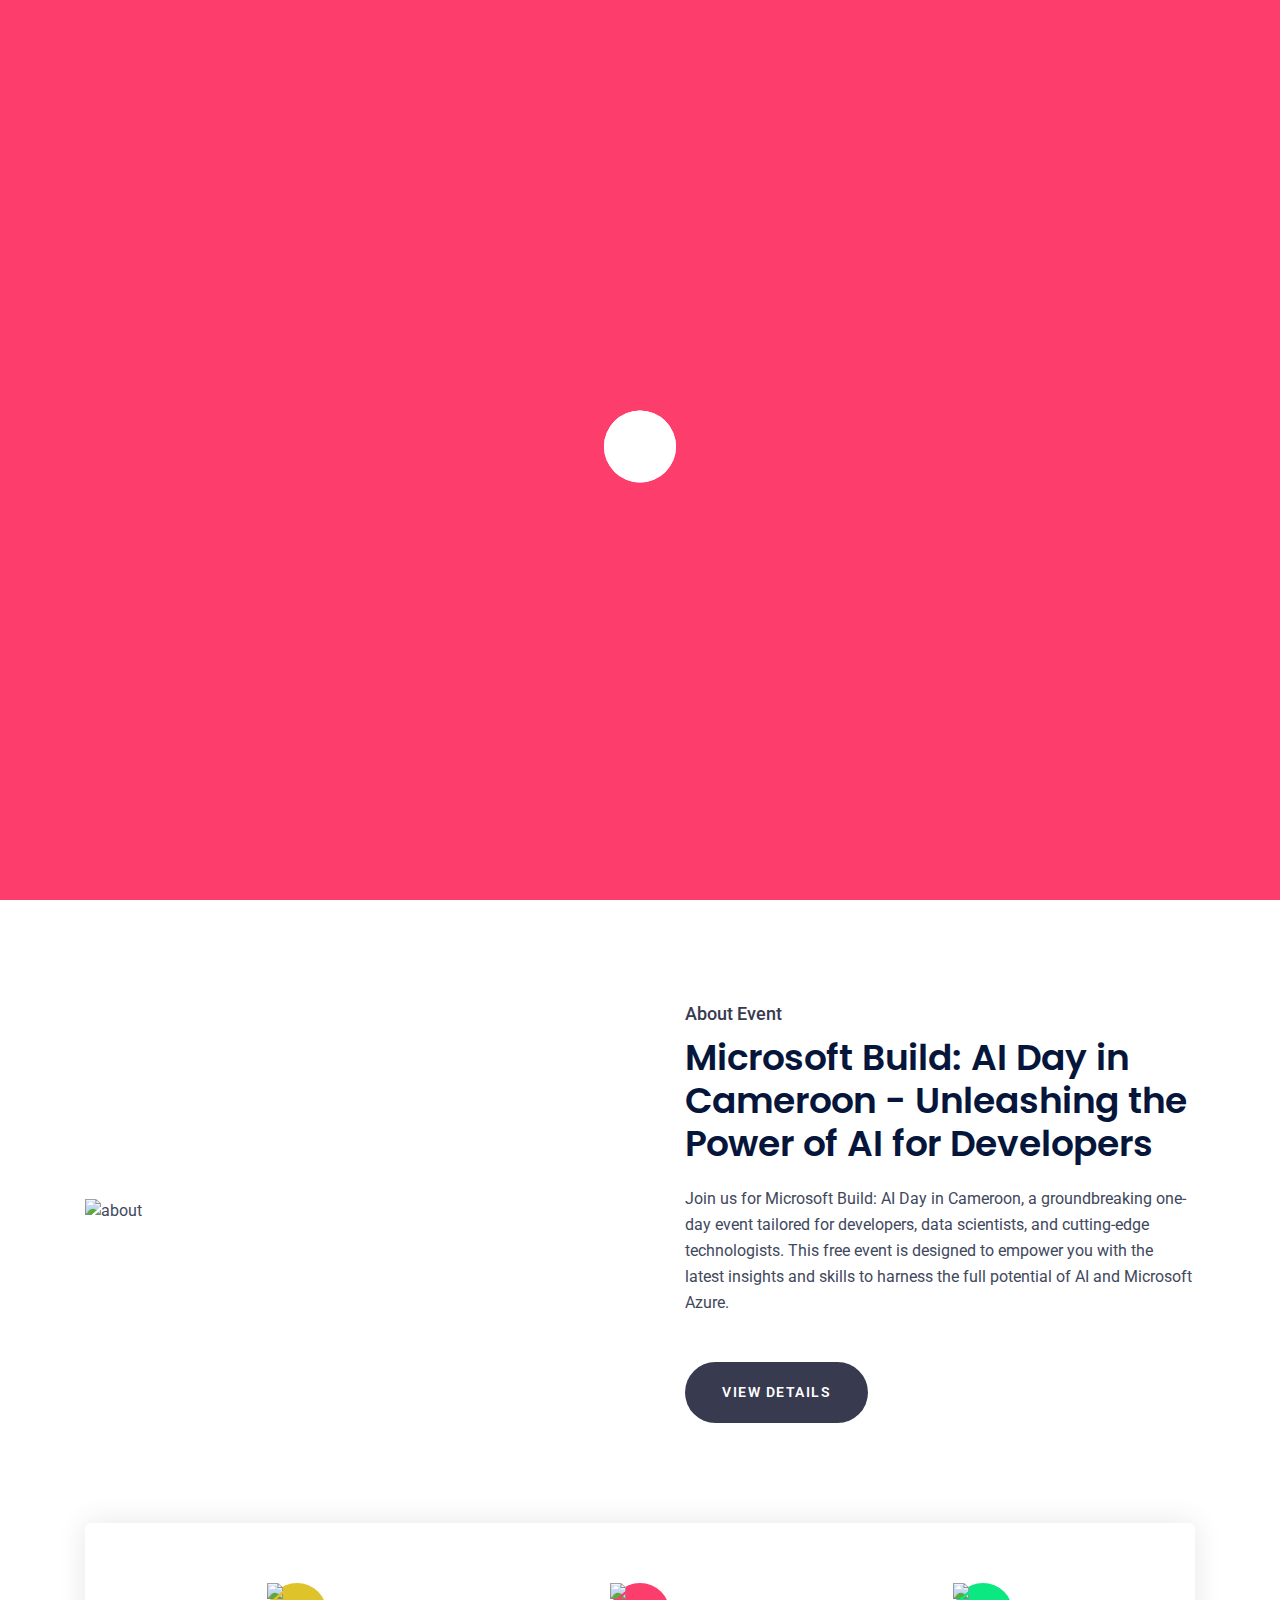
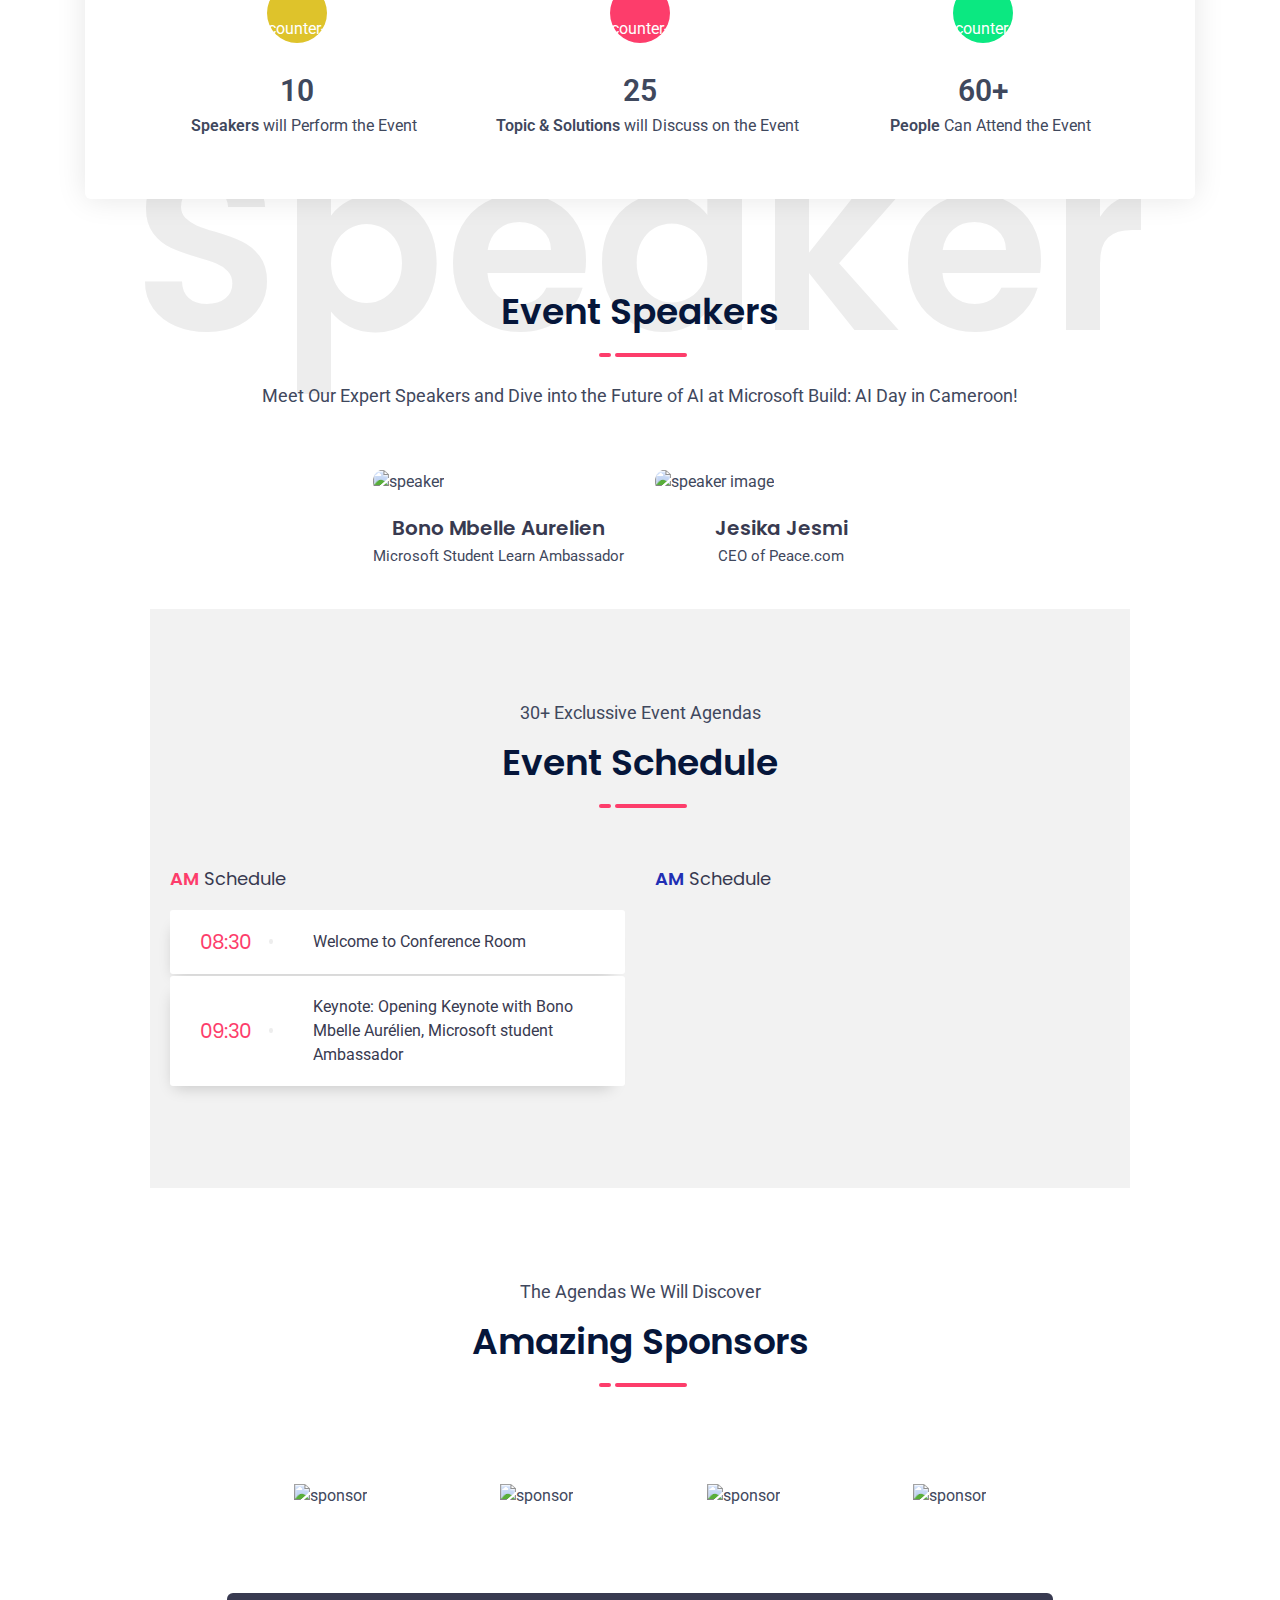
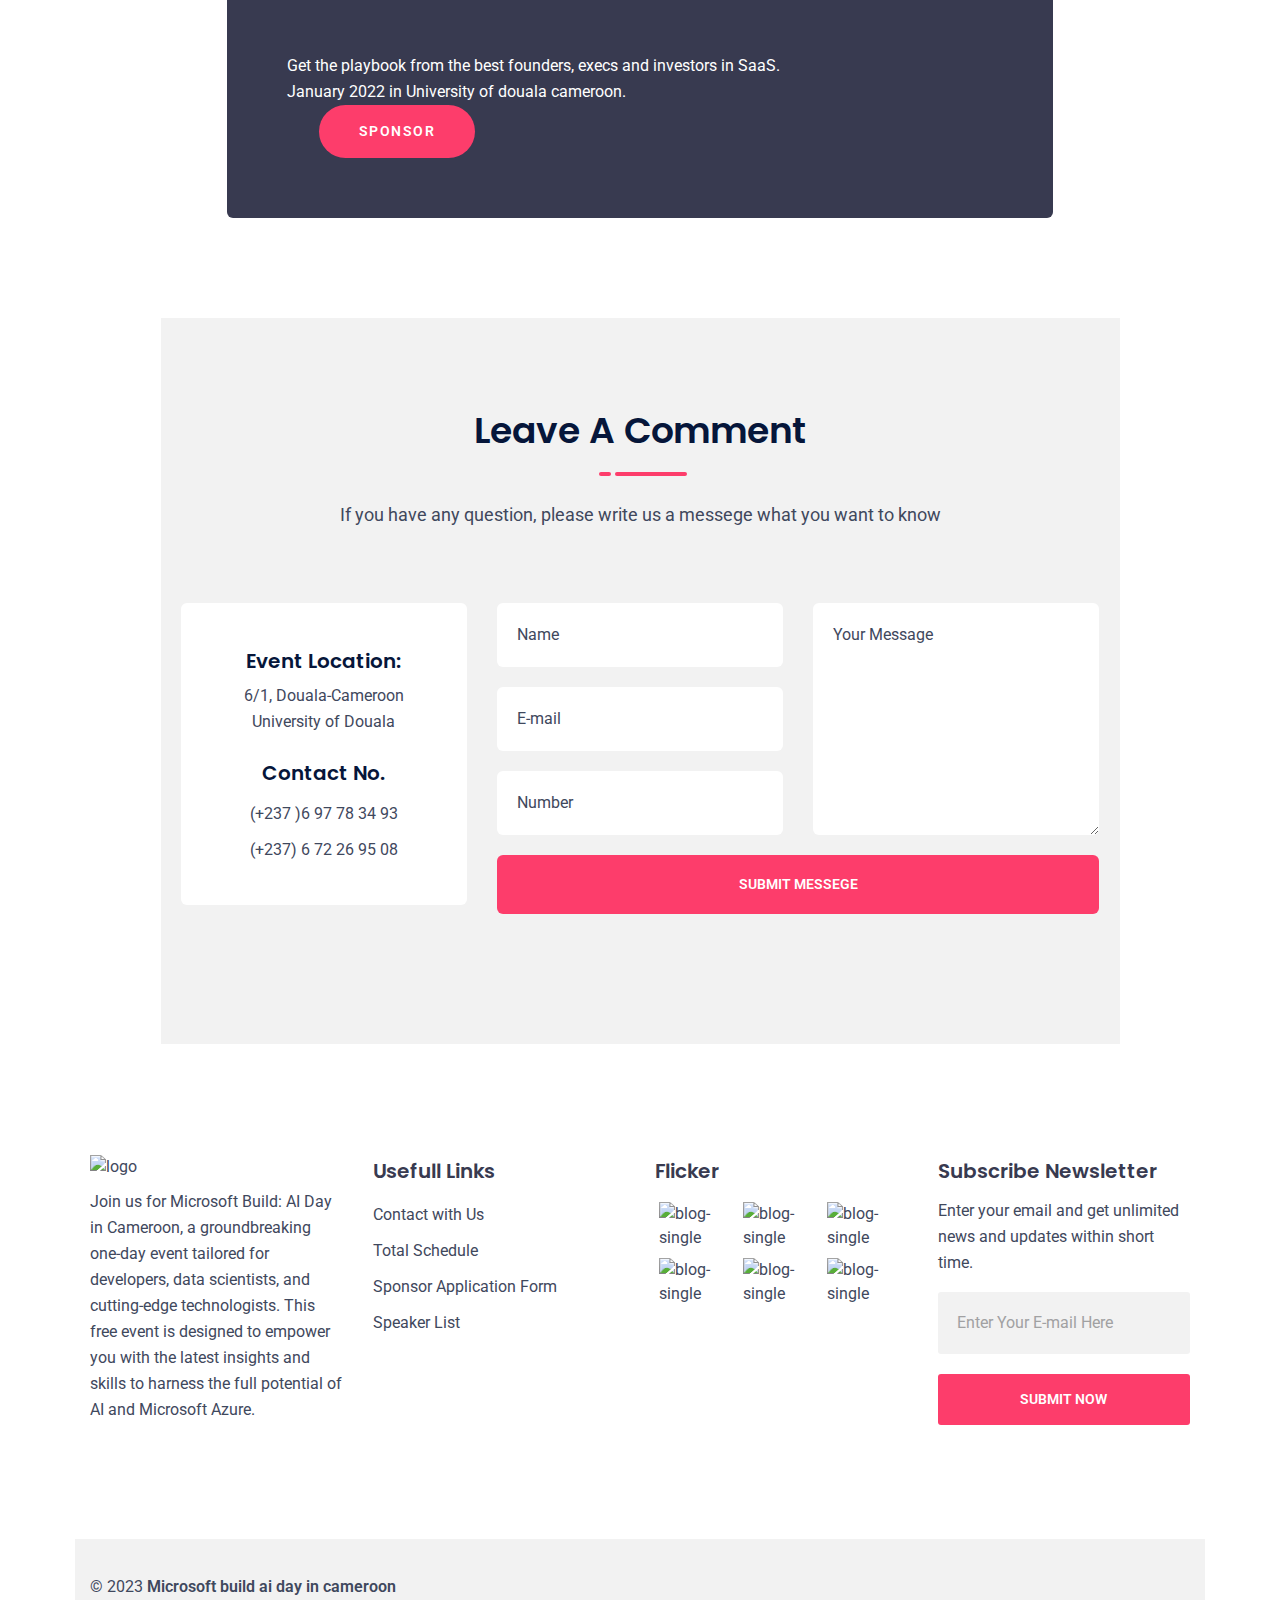
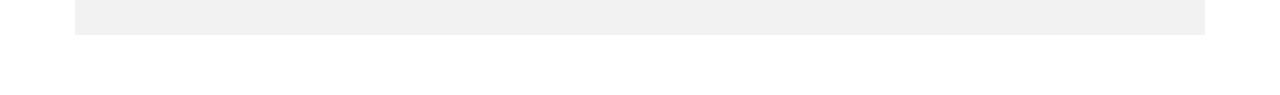
==== index.html @ 4290e2b6 "initial commit" ====
<!DOCTYPE html>
<html lang="en">

<head>
	<title>Microsoft build  ai day in cameroon</title>
	<meta name="viewport" content="width=device-width, initial-scale=1.0">
    <meta name="description" content="Unlimitcon Template is a Creative Multipurpose HTML5 Template">
 	<meta name="keywords" content="Unlimitcon, HTML5, Multipurpose, Template">
	<meta name="author" content="LabArtisan">
	
    <link rel="shortcut icon" type="image/x-icon" href="assets/images/x-icon.png">
	<link rel="stylesheet" type="text/css" href="assets/css/animate.css">
	<link rel="stylesheet" type="text/css" href="assets/css/bootstrap.min.css">
	<link rel="stylesheet" type="text/css" href="assets/css/all.min.css">
	<link rel="stylesheet" type="text/css" href="assets/css/lightcase.css">
	<link rel="stylesheet" type="text/css" href="assets/css/swiper.min.css">
	<link rel="stylesheet" type="text/css" href="assets/css/style.css">
	
</head>

<body>
    <!-- preloader start here -->
    <div class="preloader">
        <div class="preloader-inner">
            <div class="preloader-icon">
                <span></span>
                <span></span>
            </div>
        </div>
    </div>
	<!-- preloader ending here -->
	
	<!-- mobile-nav section start here -->
    <div class="mobile-menu style-2">
        <nav class="mobile-header primary-menu">
            <div class="header-logo">
                <a href="index.html" class="logo"><img src="assets/images/logo/01.png" alt="logo"></a>
            </div>
            <div class="header-menu">
                <div class="header-bar" id="open-button">
                    <span></span>
                    <span></span>
                    <span></span>
                </div>
                <a href="#" class="btn-defult">Buy Ticket</a>
            </div>
        </nav>
        <div class="menu-wrap">
            <div class="morph-shape" id="morph-shape" data-morph-open="M-1,0h101c0,0,0-1,0,395c0,404,0,405,0,405H-1V0z">
                <svg xmlns="http://www.w3.org/2000/svg" width="100%" height="100%" viewBox="0 0 100 800" preserveAspectRatio="none">
                    <path d="M-1,0h101c0,0-97.833,153.603-97.833,396.167C2.167,627.579,100,800,100,800H-1V0z"/>
                </svg>
            </div>
            <nav class="menu">
                <div class="mobile-menu-area">
                    <div class="mobile-menu-area-inner" id="scrollbar">
                        <div class="header-bar m-menu-bar">
                            <a href="index.html" class="logo"><img src="assets/images/logo/01.png" alt="logo"></a>
                            <div class="close-button" id="close-button"></div>
                        </div>
                        <ul class="m-menu">
                            <li><a href="#0">Home</a> 
                                <ul class="m-submenu">
                                    <li><a href="index.html">Home page one</a></li>
                                    <li><a href="index-2.html">Home page two</a></li>
                                    <li><a href="index-3.html">Home page three</a></li>
                                </ul>
                            </li>
                            <li><a href="about.html">About</a></li>
                            <li><a href="speaker-profile.html">Speaker</a></li>
                            <li><a href="#0">Pages</a>
                                <ul class="m-submenu">
                                    <li><a href="registation.html">registation</a></li>
                                    <li><a href="event-sidebar.html">event sidebar</a></li>
                                    <li><a href="event-single.html">event single</a></li>
                                    <li><a href="event-timeline.html">Event timeline</a></li>
                                    <li><a href="masonary.html">Event masonary</a></li>
                                    <li><a href="contact-page.html">contact us</a></li>
                                    <li><a href="404.html">404</a></li>
                                </ul>
                            </li>
                            <li><a href="sponsor-reg.html">Sponsors</a></li>
                            <li><a href="#0">Venue</a>
                                <ul class="m-submenu">
                                    <li><a href="event-venue.html">Event venues</a></li>
                                    <li><a href="eventvenus-details.html">Event vanus details</a></li>
                                </ul>
                            </li>
                            <li><a href="#0">blog</a>
                                <ul class="m-submenu">
                                    <li><a href="blog-page.html">Blog Page</a></li>
                                    <li><a href="blog-single.html">Blog Single Page</a></li>
                                </ul>
                            </li>
                        </ul>
                        <ul class="social-link-list d-flex flex-wrap">
                            <li><a href="#" class="facebook"><i class=" fab fa-facebook-f"></i></a></li>
                            <li><a href="#" class="twitter-sm"><i class="fab fa-twitter"></i></a></li>
                            <li><a href="#" class="linkedin"><i class="fab fa-linkedin-in"></i></a></li>
                            <li><a href="#" class="google"><i class="fab fa-google-plus-g"></i></a></li>
                        </ul>
                    </div>
                </div>
            </nav>
        </div>
    </div>
	<!-- mobile-nav section ending here -->

	<!-- banner section start here -->
	<section class="banner-section hidden">
		<div class="container-fluid">
			<div class="row">
				<div class="col-xl-6">
					<div class="row">
						<div class="banner-left banner" style="background-image: url(assets/images/banner/01.jpg)">
							<div class="banner-lc">
								<div class="banner-left-content">
									<p>The Largest Conference of This Year</p>
									<h2>Microsoft Build: AI Day in Cameroon</h2>
									<a href="#" class="btn-defult">Buy Ticket Now</a>
								</div>
								<div class="banner-lc-bottom">
		                            <span>January 27<sup>th</sup> <span>at</span> 9:00 am</span>
								</div>
							</div>
						</div>
					</div>
				</div>
				<div class="col-xl-6">
					<div class="row">
						<div class="banner-right banner" style="background-image: url(assets/images/banner/02.jpg)">
							<div class="banner-right-content">
                                <div id="countdown" class="countdown count-down" data-date="January 27, 2024 8:00:00">
                                    <div class="clock-list">
                                        <div class="clock-days clock-df">
                                            <div class="bgLayer">
                                                <div class="topLayer"></div>
                                                <canvas class="canvas_days" width="110" height="110">
                                                </canvas>
                                            </div>
                                            <div class="text">
                                                <span class="val days">41</span>
                                                <span class="time-text">Days</span>
                                            </div>
                                        </div>
                                    </div>
                                    <div class="clock-list">
                                        <div class="clock-hours clock-df">
                                            <div class="bgLayer">
                                                <div class="topLayer"></div>
                                                <canvas class="canvas_hours" width="110" height="110">
                                                </canvas>
                                            </div>
                                            <div class="text">
                                                <span class="val hours">23</span>
                                                <span class="time-text">Hours</span>
                                            </div>
                                        </div>
                                    </div>
                                    <div class="clock-list">
                                        <div class="clock-minutes clock-df">
                                            <div class="bgLayer">
                                                <div class="topLayer"></div>
                                                <canvas class="canvas_minutes" width="110" height="110">
                                                </canvas>
                                            </div>
                                            <div class="text">
                                                <span class="val minutes">43</span>
                                                <span class="time-text">Minutes</span>
                                            </div>
                                        </div>
                                    </div>
                                    <div class="clock-list">
                                        <div class="clock-seconds clock-df">
                                            <div class="bgLayer">
                                                <div class="topLayer"></div>
                                                <canvas class="canvas_seconds" width="110" height="110">
                                                </canvas>
                                            </div>
                                            <div class="text">
                                                <span class="val seconds">30</span>
                                                <span class="time-text">Seconds</span>
                                            </div>
                                        </div>
                                    </div>
                                </div>
							</div>
							<div class="banner-rc-bottom">
	                            <div class="banner-rcb-icon pulse">
	                                <i class="fa fa-bell"></i>
	                            </div>
                                <p>Microsoft Build Declared Their Committee  &amp; Plans of Event</p>
	                        </div>
						</div>
					</div>
				</div>
			</div>
		</div>
	</section>
	<!-- banner section ending here -->

	<!-- about section start here -->
	<section class="about-section style-1 padding-tb" style="background-image: url(assets/images/about/bg.png)">
		<div class="container container-1310">
			<div class="row align-items-center">
				<div class="col-lg-6">
					<div class="format-video wow fadeInLeft" data-wow-duration="1s" data-wow-delay=".3s">
						<img src="assets/images/about/01.png" alt="about">
						<a  class="icon" href="https://www.youtube.com/embed/tnxBWV3DN4k" data-rel="lightcase" title="Watch Now"><i class="fa fa-play"></i></a>
					</div>
				</div>
				<div class="col-lg-6">
					<div class="about-content wow fadeInDown" data-wow-duration="1s" data-wow-delay=".1s">
						<div class="about-contant-inner">
							<span>About Event</span>
							<h2>Microsoft Build: AI Day in Cameroon - Unleashing the Power of AI for Developers</h2>
							<p>

Join us for Microsoft Build: AI Day in Cameroon, a groundbreaking one-day event tailored for developers, data scientists, and cutting-edge technologists. This free event is designed to empower you with the latest insights and skills to harness the full potential of AI and Microsoft Azure.</p>
							<a href="#" class="btn-defult">View Details</a>
						</div>
					</div>
				</div>
			</div>
			<div class="about-counter feature-rsb d-md-flex">
				<div class="rsb-list wow fadeInUp" data-wow-duration="1s" data-wow-delay=".1s">
					<div class="rsb-icon"><img src="assets/images/counter-up/01.png" alt="counter-up"></div>
					<span class="counter">10</span>
					<p><span>Speakers</span> will Perform the Event</p>
				</div>
				<div class="rsb-list wow fadeInUp" data-wow-duration="1s" data-wow-delay=".3s">
					<div class="rsb-icon"><img src="assets/images/counter-up/02.png" alt="counter-up"></div>
					<span class="counter">25</span>
					<p><span>Topic & Solutions</span> will Discuss on the Event</p>
				</div>
				<div class="rsb-list wow fadeInUp" data-wow-duration="1s" data-wow-delay=".6s">
					<div class="rsb-icon"><img src="assets/images/counter-up/03.png" alt="counter-up"></div>
					<span class="counter">60</span><span class="plus-icon">+</span>
					<p><span>People</span> Can Attend the Event</p>
				</div>
			</div>
		</div>
	</section>
	<!-- about section ending here -->

	<!-- speaker section start here -->
	<section class="speaker-section style-1 style-2 padding-tb" id="speaker">
        <div class="container container-1310">
                <div class="absolute-text">Speaker</div>
            <div class="section-header wow fadeInDown" data-wow-duration="1s" data-wow-delay=".1s">
                <h2>Event Speakers</h2>
                <p>Meet Our Expert Speakers and Dive into the Future of AI at Microsoft Build: AI Day in Cameroon!</p>
            </div>
            <div class="section-wrapper d-flex flex-wrap justify-content-lg-center">
                <div class="speaker-item wow fadeInUp" data-wow-duration="1s" data-wow-delay=".1s">
                    <div class="speaker-item-inner">
                        <div class="item-thumb">
                            <img src="assets/images/speaker/06.png" alt="speaker">
                            <div class="item-overlay"></div>
                            <div class="social-profile">
                                <div class="icon facebook">
                                    <a href="#"><i class="fab fa-facebook-f"></i></a>
                                </div>
                                <div class="icon twitter">
                                    <a href="#"><i class="fab fa-twitter"></i></a>
                                </div>
                                <div class="icon google">
                                    <a href="#"><i class="fab fa-google-plus-g"></i></a>
                                </div>
                                <div class="icon linkedin">
                                    <a href="#"><i class="fab fa-linkedin-in"></i></a>
                                </div>
                            </div>
                        </div>
                        <div class="item-content">
                            <a href="#" class="name">Bono Mbelle Aurelien</a>
                            <p>Microsoft Student Learn Ambassador </p>
                        </div>
                    </div>
                </div>

                <div class="speaker-item wow fadeInUp" data-wow-duration="1s" data-wow-delay=".2s">
                    <div class="speaker-item-inner">
                        <div class="item-thumb">
                            <img src="assets/images/speaker/07.png" alt="speaker image">
                            <div class="item-overlay"></div>
                            <div class="social-profile">
                                <div class="icon facebook">
                                    <a href="#"><i class="fab fa-facebook-f"></i></a>
                                </div>
                                <div class="icon twitter">
                                    <a href="#"><i class="fab fa-twitter"></i></a>
                                </div>
                                <div class="icon google">
                                    <a href="#"><i class="fab fa-google-plus-g"></i></a>
                                </div>
                                <div class="icon linkedin">
                                    <a href="#"><i class="fab fa-linkedin-in"></i></a>
                                </div>
                            </div>
                        </div>
                        <div class="item-content">
                            <a href="#" class="name">Jesika Jesmi</a>
                            <p>CEO of Peace.com</p>
                        </div>
                    </div>
                </div>

<!--                 <div class="speaker-item wow fadeInUp" data-wow-duration="1s" data-wow-delay=".3s">
                    <div class="speaker-item-inner">
                        <div class="item-thumb">
                            <img src="assets/images/speaker/08.png" alt="speaker image">
                            <div class="item-overlay"></div>
                            <div class="social-profile">
                                <div class="icon facebook">
                                    <a href="#"><i class="fab fa-facebook-f"></i></a>
                                </div>
                                <div class="icon twitter">
                                    <a href="#"><i class="fab fa-twitter"></i></a>
                                </div>
                                <div class="icon google">
                                    <a href="#"><i class="fab fa-google-plus-g"></i></a>
                                </div>
                                <div class="icon linkedin">
                                    <a href="#"><i class="fab fa-linkedin-in"></i></a>
                                </div>
                            </div>
                        </div>
                        <div class="item-content">
                            <a href="#" class="name">Nikal Binayo</a>
                            <p>Lead Designer of TopNews</p>
                        </div>
                    </div>
                </div> -->

<!--                 <div class="speaker-item wow fadeInUp" data-wow-duration="1s" data-wow-delay=".4s">
                    <div class="speaker-item-inner">
                        <div class="item-thumb">
                            <img src="assets/images/speaker/09.png" alt="speaker image">
                            <div class="item-overlay"></div>
                            <div class="social-profile">
                                <div class="icon facebook">
                                    <a href="#"><i class="fab fa-facebook-f"></i></a>
                                </div>
                                <div class="icon twitter">
                                    <a href="#"><i class="fab fa-twitter"></i></a>
                                </div>
                                <div class="icon google">
                                    <a href="#"><i class="fab fa-google-plus-g"></i></a>
                                </div>
                                <div class="icon linkedin">
                                    <a href="#"><i class="fab fa-linkedin-in"></i></a>
                                </div>
                            </div>
                        </div>
                        <div class="item-content">
                            <a href="#" class="name">Mina Dikso</a>
                            <p>Senior Developer of Anthem</p>
                        </div>
                    </div>
                </div> -->
<!-- 
                <div class="speaker-item wow fadeInUp" data-wow-duration="1s" data-wow-delay=".5s">
                    <div class="speaker-item-inner">
                        <div class="item-thumb">
                            <img src="assets/images/speaker/10.png" alt="speaker image">
                            <div class="item-overlay"></div>
                            <div class="social-profile">
                                <div class="icon facebook">
                                    <a href="#"><i class="fab fa-facebook-f"></i></a>
                                </div>
                                <div class="icon twitter">
                                    <a href="#"><i class="fab fa-twitter"></i></a>
                                </div>
                                <div class="icon google">
                                    <a href="#"><i class="fab fa-google-plus-g"></i></a>
                                </div>
                                <div class="icon linkedin">
                                    <a href="#"><i class="fab fa-linkedin-in"></i></a>
                                </div>
                            </div>
                        </div>
                        <div class="item-content">
                            <a href="#" class="name">Tonus Birbia</a>
                            <p>Head of Idea of PlamberZone</p>
                        </div>
                    </div>
                </div> -->

<!--                 <div class="speaker-item wow fadeInUp" data-wow-duration="1s" data-wow-delay=".6s">
                    <div class="speaker-item-inner">
                        <div class="item-thumb">
                            <img src="assets/images/speaker/11.png" alt="speaker image">
                            <div class="item-overlay"></div>
                            <div class="social-profile">
                                <div class="icon facebook">
                                    <a href="#"><i class="fab fa-facebook-f"></i></a>
                                </div>
                                <div class="icon twitter">
                                    <a href="#"><i class="fab fa-twitter"></i></a>
                                </div>
                                <div class="icon google">
                                    <a href="#"><i class="fab fa-google-plus-g"></i></a>
                                </div>
                                <div class="icon linkedin">
                                    <a href="#"><i class="fab fa-linkedin-in"></i></a>
                                </div>
                            </div>
                        </div>
                        <div class="item-content">
                            <a href="#" class="name">Sansses Otribal</a>
                            <p>Marketer of BigEvent</p>
                        </div>
                    </div>
                </div> -->

<!--                 <div class="speaker-item wow fadeInUp" data-wow-duration="1s" data-wow-delay=".7s">
                    <div class="speaker-item-inner">
                        <div class="item-thumb">
                            <img src="assets/images/speaker/12.png" alt="speaker image">
                            <div class="item-overlay"></div>
                            <div class="social-profile">
                                <div class="icon facebook">
                                    <a href="#"><i class="fab fa-facebook-f"></i></a>
                                </div>
                                <div class="icon twitter">
                                    <a href="#"><i class="fab fa-twitter"></i></a>
                                </div>
                                <div class="icon google">
                                    <a href="#"><i class="fab fa-google-plus-g"></i></a>
                                </div>
                                <div class="icon linkedin">
                                    <a href="#"><i class="fab fa-linkedin-in"></i></a>
                                </div>
                            </div>
                        </div>
                        <div class="item-content">
                            <a href="#" class="name">Metal Nulet</a>
                            <p>Senior Designer of SEO-LAB</p>
                        </div>
                    </div>
                </div> -->

<!--                 <div class="speaker-item wow fadeInUp" data-wow-duration="1s" data-wow-delay=".8s">
                    <div class="speaker-item-inner">
                        <div class="item-thumb">
                            <img src="assets/images/speaker/13.png" alt="speaker image">
                            <div class="item-overlay"></div>
                            <div class="social-profile">
                                <div class="icon facebook">
                                    <a href="#"><i class="fab fa-facebook-f"></i></a>
                                </div>
                                <div class="icon twitter">
                                    <a href="#"><i class="fab fa-twitter"></i></a>
                                </div>
                                <div class="icon google">
                                    <a href="#"><i class="fab fa-google-plus-g"></i></a>
                                </div>
                                <div class="icon linkedin">
                                    <a href="#"><i class="fab fa-linkedin-in"></i></a>
                                </div>
                            </div>
                        </div>
                        <div class="item-content">
                            <a href="#" class="name">Pansi De Devel</a>
                            <p>Designer of Moonlight</p>
                        </div>
                    </div>
                </div>
            </div>
        </div>
    </section> -->
	<!-- speaker section ending here -->

	<!-- event schedule section start here -->
	<section class="event-schedule style-2 bg-ash padding-tb" id="schedule">
		<div class="container container-1310">
			<div class="section-header wow fadeInDown" data-wow-duration="1s" data-wow-delay=".1s">
				<p>30+ Exclussive Event Agendas</p>
				<h2>Event Schedule</h2>
			</div>
			<div class="section-wrapper row">
				<div class="col-12 col-lg-6">
					<div class="am">
						<div class="schedule-title wow fadeInLeft" data-wow-duration="1s" data-wow-delay=".1s">
							<h6>AM<span> Schedule</span></h6>
						</div>
						<ul class="schedule-content">
							<li class="schedule-list wow fadeInLeft" data-wow-duration="1s" data-wow-delay=".1s">
								<div class="time">08:30</div>
								<div class="esto"></div>
								<div class="details">Welcome to Conference Room</div>
							</li>
							<li class="schedule-list wow fadeInLeft" data-wow-duration="1s" data-wow-delay=".2s">
								<div class="time">09:30</div>
								<div class="esto"></div>
								<div class="details">Keynote: Opening Keynote with Bono Mbelle Aurélien, Microsoft student Ambassador</div>
							</li>
							<!-- <li class="schedule-list wow fadeInLeft" data-wow-duration="1s" data-wow-delay=".3s">
								<div class="time">10:30</div>
								<div class="esto"></div>
								<div class="details">Breakout session: Getting started with artificial intelligence</div>
							</li>
							<li class="schedule-list wow fadeInLeft" data-wow-duration="1s" data-wow-delay=".4s">
								<div class="time">11:00</div>
								<div class="esto"></div>
								<div class="details">Present News & Updates of Market</div>
							</li>
							<li class="schedule-list wow fadeInLeft" data-wow-duration="1s" data-wow-delay=".5s">
								<div class="time">11:59</div>
								<div class="esto"></div>
								<div class="details">Lunch Break</div>
							</li>
						</ul> -->
					</div>
				</div>

				<div class="col-12 col-lg-6">
					<div class="pm">
						<div class="schedule-title wow fadeInDown" data-wow-duration="1s" data-wow-delay=".1s">
							<h6>AM<span> Schedule</span></h6>
						</div>
						<!-- <ul class="schedule-content">
							<li class="schedule-list wow fadeInRight" data-wow-duration="1s" data-wow-delay=".6s">
								<div class="time">01:30</div>
								<div class="esto"></div>
								<div class="details">Policy of Business Success</div>
							</li>
							<li class="schedule-list wow fadeInRight" data-wow-duration="1s" data-wow-delay=".7s">
								<div class="time">02:30</div>
								<div class="esto"></div>
								<div class="details">Diddiculties of Business Development</div>
							</li>
							<li class="schedule-list wow fadeInRight" data-wow-duration="1s" data-wow-delay=".8s">
								<div class="time">03:30</div>
								<div class="esto"></div>
								<div class="details">Story of Successful Businessman</div>
							</li>
							<li class="schedule-list wow fadeInRight" data-wow-duration="1s" data-wow-delay=".9s">
								<div class="time">04:30</div>
								<div class="esto"></div>
								<div class="details">Building World Business Committee</div>
							</li>
							<li class="schedule-list wow fadeInRight" data-wow-duration="1s" data-wow-delay="1s">
								<div class="time">05:30</div>
								<div class="esto"></div>
								<div class="details">Outgoing Speech</div>
							</li>
						</ul> -->
					</div>
				</div>
			</div>
		</div>
	</section>	
	<!-- event schedule section ending here -->

	<!--  sponser section start here -->
    <section class="sponsor-section style-1 padding-tb">
        <div class="container container-1310">
            <div class="section-header wow fadeInDown" data-wow-duration="1s" data-wow-delay=".1s">
                <p>The Agendas We Will Discover</p>
                <h2>Amazing Sponsors</h2>
            </div>
            <div class="section-wrapper">
                <div class="platinum wow fadeInUp" data-wow-duration="1s" data-wow-delay=".1s">
                    <div class="sp-item">
                        <img src="assets/images/sponsor/1.png" alt="sponsor">
                    </div>
                    <div class="sp-item">
                        <img src="assets/images/sponsor/2.png" alt="sponsor">
                    </div>
                    <div class="sp-item">
                        <img src="assets/images/sponsor/3.png" alt="sponsor">
                    </div>
                    <div class="sp-item">
                        <img src="assets/images/sponsor/2.png" alt="sponsor">
                    </div>
                </div>
             <!--    <div class="gold wow fadeInUp" data-wow-duration="1s" data-wow-delay=".3s">
                    <div class="sp-item">
                       	<img src="assets/images/sponsor/4.png" alt="sponsor">
                    </div>
                    <div class="sp-item">
                        <img src="assets/images/sponsor/5.png" alt="sponsor">
                    </div>
                    <div class="sp-item">
                        <img src="assets/images/sponsor/6.png" alt="sponsor">
                    </div>
                    <div class="sp-item">
                        <img src="assets/images/sponsor/7.png" alt="sponsor">
                    </div>
                    <div class="sp-item">
                        <img src="assets/images/sponsor/4.png" alt="sponsor">
                    </div>
                    <div class="sp-item">
                        <img src="assets/images/sponsor/8.png" alt="sponsor">
                    </div>
                    <div class="sp-item">
                        <img src="assets/images/sponsor/9.png" alt="sponsor">
                    </div>
                    <div class="sp-item">
                        <img src="assets/images/sponsor/10.png" alt="sponsor">
                    </div>
                    <div class="sp-item">
                        <img src="assets/images/sponsor/11.png" alt="sponsor">
                    </div>
                    <div class="sp-item">
                        <img src="assets/images/sponsor/9.png" alt="sponsor">
                    </div>
                </div>  -->
    <!--             <div class="silver wow fadeInUp" data-wow-duration="1s" data-wow-delay=".6s">
                    <div class="sp-item">
                        <img src="assets/images/sponsor/12.png" alt="sponsor">
                    </div>
                    <div class="sp-item">
                        <img src="assets/images/sponsor/13.png" alt="sponsor">
                    </div>
                    <div class="sp-item">
                        <img src="assets/images/sponsor/14.png" alt="sponsor">
                    </div>
                    <div class="sp-item">
                        <img src="assets/images/sponsor/12.png" alt="sponsor">
                    </div>
                    <div class="sp-item">
                        <div class="sp-item-inner">
                            <img src="assets/images/sponsor/15.png" alt="sponsor">
                        </div>
                    </div>
                    <div class="sp-item">
                        <img src="assets/images/sponsor/16.png" alt="sponsor">
                    </div>
                </div> -->
                <div class="bc-sponsor wow fadeInUp" data-wow-duration="1s" data-wow-delay=".1s">
                    <div class="sc-content">
                        <p>Get the playbook from the best founders, execs and investors in SaaS. January 2022 in University of douala cameroon.</p>
                    </div> <br>
                    <div class="sc-btn">
                        <a href="#" class="btn-defult">Sponsor</a>
                    </div>
                </div>
            </div>
        </div>
    </section>
    <!--  sponser section ending here -->


    <!--  pricing section start here -->
    <!-- <section class="pricing-section style-2 padding-tb" style="background-image: url(assets/images/pricing/bg.png)">
        <div class="container container-1310">
            <div class="Wrapper-section row no-gutters">
                <div class="col-xl-5 col-12">
                    <div class="pricing-left wow fadeInLeft" data-wow-duration="1s" data-wow-delay=".1s">
                        <div class="section-header">
                            <p>Choosh Your Pricing Plan</p>
                            <h2>Pricing Plan</h2>
                        </div>
                        <h6>Each Plan Includes:</h6>
                        <p>Unlimitcon includes some great package for everyone in they buy anu aclage to join this event. Its really great for you to attend this day. So don’t late to buy event tickets.</p>
                        <ul>
                            <li>Event Attendance</li>
                            <li>Unlimited tea, coffee, soft drinks available at all times</li>
                            <li>Networking Area Access</li>
                            <li>Lunch</li>
                            <li>Free Wifi</li>
                            <li>Free Event Book & Print Materials</li>
                            <li>Networking Area Access</li>
                        </ul>	
                        <h6>The Payment Methoads We will Accept</h6>
                        <img src="assets/images/pricing/sponsor/01.png" alt="pricing">
                    </div>
                </div>
                <div class="col-xl-7 col-12">
                	<div class="pricing-right d-flex no-gutters">
                		<div class="col-md-6 col-12">
	                        <div class="pricing-item wow fadeInLeft" data-wow-duration="1s" data-wow-delay=".2s">
	                            <div class="pricing-content">
	                                <div class="pricing-title">
	                                    <h5>Corporate Plan</h5>
	                                    <p>Best for Organizations</p>
	                                </div>
	                                <div class="price">
	                                	<span><sup>$</sup>699</span>
	                                	<p>usd</p>
	                                </div>
	                                <div class="pricing-item-content">
	                                    <ul class="pricing-feature">
	                                        <li>5 Person Entry</li>
	                                        <li>T-Shart</li>
	                                        <li>Priority Seating</li>
	                                        <li>VIP Surprise Activity</li>
	                                        <li>Concert Attendness</li>
	                                        <li>Drinks at Show Time</li>
	                                        <li>20 Lottery Ticket</li>
	                                        <li>Onsite Free Parking</li>
	                                        <li>Certificate</li>
	                                    </ul>	
	                                    <div class="pricing-bottom">
	                                        <a href="#" class="btn-defult">Buy Ticket Now</a>
	                                    </div>
	                                </div>
	                            </div>
	                        </div>
	                    </div>
	                    <div class="col-md-6 col-12">
	                        <div class="pricing-item wow fadeInRight" data-wow-duration="1s" data-wow-delay=".3s">
	                            <div class="pricing-content">
	                                <div class="pricing-title ">
	                                    <h5>Silver Booking</h5>
	                                    <p>Best for Single Person</p>
	                                </div>
	                                <div class="price">
	                                	<span><sup>$</sup>99</span>
	                                	<p>usd</p>
	                                </div>
	                                <div class="pricing-item-content">
	                                    <ul class="pricing-feature">
	                                        <li>Event Attendance</li>
	                                        <li>Networking Area Access</li>
	                                        <li>Tea & Cofee</li>
	                                        <li>Lunch</li>
	                                        <li>Free Wifi</li>
	                                        <li>3 Lottery Ticket</li>
	                                    </ul>
	                                    <div class="pricing-bottom">
	                                        <a href="#" class="btn-defult">Buy Ticket Now</a>
	                                    </div>
	                                </div>
	                            </div>
	                        </div>
	                    </div>
                    </div>
                </div>
            </div>
        </div>
    </section> -->

    <!-- contact section -->
    <section class="contact-section padding-tb bg-ash" id="form">
        <div class="container container-1310">
            <div class="section-header wow fadeInDown" data-wow-duration="1s" data-wow-delay=".1s">
                <h2>Leave A Comment</h2>
                <p>If you have any question, please write us a messege what you want to know </p>
            </div>
            <div class="section-wrapper row">
                <div class="col-lg-4 wow fadeInLeft" data-wow-duration="1s" data-wow-delay=".2s">
                    <div class="contact-info">
                        <h5>Event Location:</h5>
                        <p>6/1, Douala-Cameroon University of Douala</p>
                        <h5>Contact No.</h5>
                        <span>(+237 )6 97 78 34 93</span>
                        <span>(+237)  6 72 26 95 08</span>
                    </div>
                </div>
                <div class="col-lg-8">
                    <form action="" id="contact-form" method="POST">
	                    <div class="contact d-flex flex-wrap">
	                        <div class="contact-item">
	                            <div class="contact-item-inner">
                                    <input type="text" placeholder="Name"  id="name" name="name" required class="wow fadeInLeft" data-wow-duration="1s" data-wow-delay=".1s">
                                    <input type="email" placeholder="E-mail"  id="email" name="email" required class="wow fadeInLeft" data-wow-duration="1s" data-wow-delay=".2s">
                                    <input type="text" placeholder="Number" id="phone" name="phone" required class="wow fadeInLeft" data-wow-duration="1s" data-wow-delay=".3s">
	                            </div> 
	                        </div>
	                        <div class="contact-item wow fadeInDown" data-wow-duration="1s" data-wow-delay=".2s">
	                            <div class="contact-item-inner">
	                                <textarea name="message" rows="8" id="message" placeholder="Your Message" required ></textarea>
	                            </div>
	                        </div>
	                    </div>
	                    <div class="submit-btn wow fadeInUp" data-wow-duration="1s" data-wow-delay=".2s">
	                        <button class="" type="submit" value="Submit-Messege" name="submit">Submit Messege</button>
	                    </div>
	                </form>
					<p class="form-message"></p>
                </div>
            </div>
        </div>
    </section>
    <!-- end contact section -->


    <!-- footer section start here -->
    <section class="footer-section">
    	<div class="top"><a href="#" class="scrollToTop"><i class="fas fa-angle-up"></i></a></div>
    	<div class="footer-top padding-tb">
	    	<div class="container container-1310">
	    		<div class="row">
	    			<div class="col-12 col-md-6 col-lg-3 wow fadeInUp" data-wow-duration="1s" data-wow-delay=".1s">
	    				<div class="footer-content">
	    					<a href="#" class="footer-logo"><img src="assets/images/logo/01.png" alt="logo"></a>
	    					<p>Join us for Microsoft Build: AI Day in Cameroon, a groundbreaking one-day event tailored for developers, data scientists, and cutting-edge technologists. This free event is designed to empower you with the latest insights and skills to harness the full potential of AI and Microsoft Azure.

</p>
	    				</div>
	    			</div>
	    			<div class="col-12 col-md-6 col-lg-3 wow fadeInUp" data-wow-duration="1s" data-wow-delay=".2s">
	    				<div class="footer-content">
	    					<div class="footer-title">
	    						<h5>Usefull Links</h5>
	    					</div>
	    					<div class="footer-link-list">
	    						<ul>
	    							<li><a href="#form">Contact with Us</a></li>
	    							<li><a href="#schedule">Total Schedule</a></li>
	    							<li><a href="#">Sponsor Application Form</a></li>
	    							<li><a href="#speaker">Speaker List</a></li>
	    						</ul>
	    					</div>
	    				</div>
	    			</div>
	    			<div class="col-12 col-md-6 col-lg-3 wow fadeInUp" data-wow-duration="1s" data-wow-delay=".3s">
	    				<div class="footer-content">
	    					<div class="footer-title">
	    						<h5>Flicker</h5>
	    					</div>
	    					<div class="footer-gellary">
	    						<div class="f-gellary-item">
	    							<div class="f-gellary-item-inner">
	    								<div class="f-gellary-thumb">
	    									<a class="footer-img" href="assets/images/footer/01.png" data-rel="lightcase"><img src="assets/images/footer/01.png" alt="blog-single"></a>
	    								</div>
	    							</div>
	    						</div>
	    						<div class="f-gellary-item">
	    							<div class="f-gellary-item-inner">
	    								<div class="f-gellary-thumb">
	    									<a class="footer-img" href="assets/images/footer/02.png" data-rel="lightcase"><img src="assets/images/footer/02.png" alt="blog-single"></a>
	    								</div>
	    							</div>
	    						</div>
	    						<div class="f-gellary-item">
	    							<div class="f-gellary-item-inner">
	    								<div class="f-gellary-thumb">
	    									<a class="footer-img" href="assets/images/footer/03.png" data-rel="lightcase"><img src="assets/images/footer/03.png" alt="blog-single"></a>
	    								</div>
	    							</div>
	    						</div>
	    						<div class="f-gellary-item">
	    							<div class="f-gellary-item-inner">
	    								<div class="f-gellary-thumb">
	    									<a class="footer-img" href="assets/images/footer/04.png" data-rel="lightcase"><img src="assets/images/footer/04.png" alt="blog-single"></a>
	    								</div>
	    							</div>
	    						</div>
	    						<div class="f-gellary-item">
	    							<div class="f-gellary-item-inner">
	    								<div class="f-gellary-thumb">
	    									<a class="footer-img" href="assets/images/footer/05.png" data-rel="lightcase"><img src="assets/images/footer/05.png" alt="blog-single"></a>
	    								</div>
	    							</div>
	    						</div>
	    						<div class="f-gellary-item">
	    							<div class="f-gellary-item-inner">
	    								<div class="f-gellary-thumb">
	    									<a class="footer-img" href="assets/images/footer/06.png" data-rel="lightcase"><img src="assets/images/footer/06.png" alt="blog-single"></a>
	    								</div>
	    							</div>
	    						</div>
	    					</div>
	    				</div>
	    			</div>
	    			<div class="col-12 col-md-6 col-lg-3 wow fadeInUp" data-wow-duration="1s" data-wow-delay=".4s">
	    				<div class="footer-content">
	    					<div class="footer-title">
	    						<h5>Subscribe Newsletter</h5>
	    					</div>
	    					<div class="footer-newsletter">
	    						<p>Enter your email and get unlimited news and updates within short time.</p>
	    						<div id="mc_embed_signup">
									<form action="https://gmail.us5.list-manage.com/subscribe/post?u=cd67c3a5c3df2403ff4fe61e3&amp;id=f6f53669dd" method="post" id="mc-embedded-subscribe-form" method="post" id="mc-embedded-subscribe-form" name="mc-embedded-subscribe-form" class="validate" target="_blank" novalidate>
										<div id="mc_embed_signup_scroll">
											<div class="mc-field-group">
												<input type="email" value="" name="EMAIL" placeholder="Enter Your E-mail Here" class="required email" id="mce-EMAIL" required>
											</div>
											<div class="clear">
												<button type="submit" name="subscribe" id="mc-embedded-subscribe">Submit Now</button>
											</div>
											<div id="mce-responses" class="clear">
												<div class="response" id="mce-error-response" style="display:none"></div>
												<div class="response" id="mce-success-response" style="display:none"></div>
											</div>
											<div style="position: absolute; left: -5000px;" aria-hidden="true">
												<input type="text" name="b_161602bf96bf36d0210b776e2_8bad457ed1" tabindex="-1" value="">
											</div>
										</div>
									</form>
								</div>
	    					</div>
	    				</div>
	    			</div>
	    		</div>
	    	</div>
	    </div>
	    <div class="footer-bottom bg-ash">
	    	<div class="container container-1310">
	    		<div class="row justify-content-lg-between justify-content-center align-items-center">
	    			<div class="copyright wow fadeInLeft" data-wow-duration="1s" data-wow-delay=".2s">
	    				<p>&copy;  2023 <a href="index.html">Microsoft build  ai day in cameroon</a>   <a href="https://mvp.microsoft.com/"></a></p>
	    			</div>
	    			<div class="footer-social">
	    				<ul class="social-media d-flex flex-wrap mb-0">
	    					<li class="wow fadeInRight" data-wow-duration="1s" data-wow-delay=".5s"><a href="https://mvp.microsoft.com/"><i class="fab fa-facebook-f"></i></a></li>
	    					<li class="wow fadeInRight" data-wow-duration="1s" data-wow-delay=".4s"><a href="https://mvp.microsoft.com/"><i class="fab fa-linkedin-in"></i></a></li>
	    					<li class="wow fadeInRight" data-wow-duration="1s" data-wow-delay=".3s"><a href="https://mvp.microsoft.com/"><i class="fab fa-twitter"></i></a></li>
	    					<li class="wow fadeInRight" data-wow-duration="1s" data-wow-delay=".2s"><a href="https://mvp.microsoft.com/"><i class="fab fa-google-plus-g"></i></a></li>
	    				</ul>
	    			</div>
	    		</div>
	    	</div>
	    </div>
    </section>
    <!-- footer section ending here -->



    <script src="assets/js/jquery.js"></script>
    <script src="assets/js/snap.svg-min.js"></script>
    <script src="assets/js/classie.js"></script>
    <script src="assets/js/main3.js"></script>
  	<script src="assets/js/bootstrap.min.js"></script>
  	<script src="assets/js/fontawesome.min.js"></script>
  	<script src="assets/js/jquery.counterup.min.js"></script>
	<script src='assets/js/jquery.easing.js'></script> 
  	<script src="assets/js/parallax.min.js"></script>
  	<script src="assets/js/swiper.min.js"></script>
  	<script src="assets/js/lightcase.js"></script>
  	<script src="assets/js/jquery.countdown.min.js"></script>
  	<script src="assets/js/jQuery.scrollSpeed.js"></script>
  	<script src="assets/js/jquery.jticker.min.js"></script>
  	<script src="assets/js/waypoints.min.js"></script>
  	<script src="assets/js/isotope.pkgd.min.js"></script>
  	<script src="assets/js/functions.js"></script>
  	<script src="assets/js/wow.min.js"></script>
    <script src="assets/js/theia-sticky-sidebar.js"></script>
	<script src='http://s3.amazonaws.com/downloads.mailchimp.com/js/mc-validate.js'></script>
	<script src="assets/js/mail.js"></script>
</body>


</html>
---- assets/css/all.min.css ----
/*!
 * Font Awesome Free 5.1.1 by @fontawesome - https://fontawesome.com
 * License - https://fontawesome.com/license (Icons: CC BY 4.0, Fonts: SIL OFL 1.1, Code: MIT License)
 */
.fa,.fab,.fal,.far,.fas{-moz-osx-font-smoothing:grayscale;-webkit-font-smoothing:antialiased;display:inline-block;font-style:normal;font-variant:normal;text-rendering:auto;line-height:1}.fa-lg{font-size:1.33333em;line-height:.75em;vertical-align:-.0667em}.fa-xs{font-size:.75em}.fa-sm{font-size:.875em}.fa-1x{font-size:1em}.fa-2x{font-size:2em}.fa-3x{font-size:3em}.fa-4x{font-size:4em}.fa-5x{font-size:5em}.fa-6x{font-size:6em}.fa-7x{font-size:7em}.fa-8x{font-size:8em}.fa-9x{font-size:9em}.fa-10x{font-size:10em}.fa-fw{text-align:center;width:1.25em}.fa-ul{list-style-type:none;margin-left:2.5em;padding-left:0}.fa-ul>li{position:relative}.fa-li{left:-2em;position:absolute;text-align:center;width:2em;line-height:inherit}.fa-border{border:.08em solid #eee;border-radius:.1em;padding:.2em .25em .15em}.fa-pull-left{float:left}.fa-pull-right{float:right}.fa.fa-pull-left,.fab.fa-pull-left,.fal.fa-pull-left,.far.fa-pull-left,.fas.fa-pull-left{margin-right:.3em}.fa.fa-pull-right,.fab.fa-pull-right,.fal.fa-pull-right,.far.fa-pull-right,.fas.fa-pull-right{margin-left:.3em}.fa-spin{animation:a 2s infinite linear}.fa-pulse{animation:a 1s infinite steps(8)}@keyframes a{0%{transform:rotate(0deg)}to{transform:rotate(1turn)}}.fa-rotate-90{-ms-filter:"progid:DXImageTransform.Microsoft.BasicImage(rotation=1)";transform:rotate(90deg)}.fa-rotate-180{-ms-filter:"progid:DXImageTransform.Microsoft.BasicImage(rotation=2)";transform:rotate(180deg)}.fa-rotate-270{-ms-filter:"progid:DXImageTransform.Microsoft.BasicImage(rotation=3)";transform:rotate(270deg)}.fa-flip-horizontal{-ms-filter:"progid:DXImageTransform.Microsoft.BasicImage(rotation=0, mirror=1)";transform:scaleX(-1)}.fa-flip-vertical{transform:scaleY(-1)}.fa-flip-horizontal.fa-flip-vertical,.fa-flip-vertical{-ms-filter:"progid:DXImageTransform.Microsoft.BasicImage(rotation=2, mirror=1)"}.fa-flip-horizontal.fa-flip-vertical{transform:scale(-1)}:root .fa-flip-horizontal,:root .fa-flip-vertical,:root .fa-rotate-90,:root .fa-rotate-180,:root .fa-rotate-270{-webkit-filter:none;filter:none}.fa-stack{display:inline-block;height:2em;line-height:2em;position:relative;vertical-align:middle;width:2em}.fa-stack-1x,.fa-stack-2x{left:0;position:absolute;text-align:center;width:100%}.fa-stack-1x{line-height:inherit}.fa-stack-2x{font-size:2em}.fa-inverse{color:#fff}.fa-500px:before{content:"\f26e"}.fa-accessible-icon:before{content:"\f368"}.fa-accusoft:before{content:"\f369"}.fa-address-book:before{content:"\f2b9"}.fa-address-card:before{content:"\f2bb"}.fa-adjust:before{content:"\f042"}.fa-adn:before{content:"\f170"}.fa-adversal:before{content:"\f36a"}.fa-affiliatetheme:before{content:"\f36b"}.fa-algolia:before{content:"\f36c"}.fa-align-center:before{content:"\f037"}.fa-align-justify:before{content:"\f039"}.fa-align-left:before{content:"\f036"}.fa-align-right:before{content:"\f038"}.fa-allergies:before{content:"\f461"}.fa-amazon:before{content:"\f270"}.fa-amazon-pay:before{content:"\f42c"}.fa-ambulance:before{content:"\f0f9"}.fa-american-sign-language-interpreting:before{content:"\f2a3"}.fa-amilia:before{content:"\f36d"}.fa-anchor:before{content:"\f13d"}.fa-android:before{content:"\f17b"}.fa-angellist:before{content:"\f209"}.fa-angle-double-down:before{content:"\f103"}.fa-angle-double-left:before{content:"\f100"}.fa-angle-double-right:before{content:"\f101"}.fa-angle-double-up:before{content:"\f102"}.fa-angle-down:before{content:"\f107"}.fa-angle-left:before{content:"\f104"}.fa-angle-right:before{content:"\f105"}.fa-angle-up:before{content:"\f106"}.fa-angry:before{content:"\f556"}.fa-angrycreative:before{content:"\f36e"}.fa-angular:before{content:"\f420"}.fa-app-store:before{content:"\f36f"}.fa-app-store-ios:before{content:"\f370"}.fa-apper:before{content:"\f371"}.fa-apple:before{content:"\f179"}.fa-apple-pay:before{content:"\f415"}.fa-archive:before{content:"\f187"}.fa-archway:before{content:"\f557"}.fa-arrow-alt-circle-down:before{content:"\f358"}.fa-arrow-alt-circle-left:before{content:"\f359"}.fa-arrow-alt-circle-right:before{content:"\f35a"}.fa-arrow-alt-circle-up:before{content:"\f35b"}.fa-arrow-circle-down:before{content:"\f0ab"}.fa-arrow-circle-left:before{content:"\f0a8"}.fa-arrow-circle-right:before{content:"\f0a9"}.fa-arrow-circle-up:before{content:"\f0aa"}.fa-arrow-down:before{content:"\f063"}.fa-arrow-left:before{content:"\f060"}.fa-arrow-right:before{content:"\f061"}.fa-arrow-up:before{content:"\f062"}.fa-arrows-alt:before{content:"\f0b2"}.fa-arrows-alt-h:before{content:"\f337"}.fa-arrows-alt-v:before{content:"\f338"}.fa-assistive-listening-systems:before{content:"\f2a2"}.fa-asterisk:before{content:"\f069"}.fa-asymmetrik:before{content:"\f372"}.fa-at:before{content:"\f1fa"}.fa-atlas:before{content:"\f558"}.fa-audible:before{content:"\f373"}.fa-audio-description:before{content:"\f29e"}.fa-autoprefixer:before{content:"\f41c"}.fa-avianex:before{content:"\f374"}.fa-aviato:before{content:"\f421"}.fa-award:before{content:"\f559"}.fa-aws:before{content:"\f375"}.fa-backspace:before{content:"\f55a"}.fa-backward:before{content:"\f04a"}.fa-balance-scale:before{content:"\f24e"}.fa-ban:before{content:"\f05e"}.fa-band-aid:before{content:"\f462"}.fa-bandcamp:before{content:"\f2d5"}.fa-barcode:before{content:"\f02a"}.fa-bars:before{content:"\f0c9"}.fa-baseball-ball:before{content:"\f433"}.fa-basketball-ball:before{content:"\f434"}.fa-bath:before{content:"\f2cd"}.fa-battery-empty:before{content:"\f244"}.fa-battery-full:before{content:"\f240"}.fa-battery-half:before{content:"\f242"}.fa-battery-quarter:before{content:"\f243"}.fa-battery-three-quarters:before{content:"\f241"}.fa-bed:before{content:"\f236"}.fa-beer:before{content:"\f0fc"}.fa-behance:before{content:"\f1b4"}.fa-behance-square:before{content:"\f1b5"}.fa-bell:before{content:"\f0f3"}.fa-bell-slash:before{content:"\f1f6"}.fa-bezier-curve:before{content:"\f55b"}.fa-bicycle:before{content:"\f206"}.fa-bimobject:before{content:"\f378"}.fa-binoculars:before{content:"\f1e5"}.fa-birthday-cake:before{content:"\f1fd"}.fa-bitbucket:before{content:"\f171"}.fa-bitcoin:before{content:"\f379"}.fa-bity:before{content:"\f37a"}.fa-black-tie:before{content:"\f27e"}.fa-blackberry:before{content:"\f37b"}.fa-blender:before{content:"\f517"}.fa-blind:before{content:"\f29d"}.fa-blogger:before{content:"\f37c"}.fa-blogger-b:before{content:"\f37d"}.fa-bluetooth:before{content:"\f293"}.fa-bluetooth-b:before{content:"\f294"}.fa-bold:before{content:"\f032"}.fa-bolt:before{content:"\f0e7"}.fa-bomb:before{content:"\f1e2"}.fa-bong:before{content:"\f55c"}.fa-book:before{content:"\f02d"}.fa-book-open:before{content:"\f518"}.fa-bookmark:before{content:"\f02e"}.fa-bowling-ball:before{content:"\f436"}.fa-box:before{content:"\f466"}.fa-box-open:before{content:"\f49e"}.fa-boxes:before{content:"\f468"}.fa-braille:before{content:"\f2a1"}.fa-briefcase:before{content:"\f0b1"}.fa-briefcase-medical:before{content:"\f469"}.fa-broadcast-tower:before{content:"\f519"}.fa-broom:before{content:"\f51a"}.fa-brush:before{content:"\f55d"}.fa-btc:before{content:"\f15a"}.fa-bug:before{content:"\f188"}.fa-building:before{content:"\f1ad"}.fa-bullhorn:before{content:"\f0a1"}.fa-bullseye:before{content:"\f140"}.fa-burn:before{content:"\f46a"}.fa-buromobelexperte:before{content:"\f37f"}.fa-bus:before{content:"\f207"}.fa-bus-alt:before{content:"\f55e"}.fa-buysellads:before{content:"\f20d"}.fa-calculator:before{content:"\f1ec"}.fa-calendar:before{content:"\f133"}.fa-calendar-alt:before{content:"\f073"}.fa-calendar-check:before{content:"\f274"}.fa-calendar-minus:before{content:"\f272"}.fa-calendar-plus:before{content:"\f271"}.fa-calendar-times:before{content:"\f273"}.fa-camera:before{content:"\f030"}.fa-camera-retro:before{content:"\f083"}.fa-cannabis:before{content:"\f55f"}.fa-capsules:before{content:"\f46b"}.fa-car:before{content:"\f1b9"}.fa-caret-down:before{content:"\f0d7"}.fa-caret-left:before{content:"\f0d9"}.fa-caret-right:before{content:"\f0da"}.fa-caret-square-down:before{content:"\f150"}.fa-caret-square-left:before{content:"\f191"}.fa-caret-square-right:before{content:"\f152"}.fa-caret-square-up:before{content:"\f151"}.fa-caret-up:before{content:"\f0d8"}.fa-cart-arrow-down:before{content:"\f218"}.fa-cart-plus:before{content:"\f217"}.fa-cc-amazon-pay:before{content:"\f42d"}.fa-cc-amex:before{content:"\f1f3"}.fa-cc-apple-pay:before{content:"\f416"}.fa-cc-diners-club:before{content:"\f24c"}.fa-cc-discover:before{content:"\f1f2"}.fa-cc-jcb:before{content:"\f24b"}.fa-cc-mastercard:before{content:"\f1f1"}.fa-cc-paypal:before{content:"\f1f4"}.fa-cc-stripe:before{content:"\f1f5"}.fa-cc-visa:before{content:"\f1f0"}.fa-centercode:before{content:"\f380"}.fa-certificate:before{content:"\f0a3"}.fa-chalkboard:before{content:"\f51b"}.fa-chalkboard-teacher:before{content:"\f51c"}.fa-chart-area:before{content:"\f1fe"}.fa-chart-bar:before{content:"\f080"}.fa-chart-line:before{content:"\f201"}.fa-chart-pie:before{content:"\f200"}.fa-check:before{content:"\f00c"}.fa-check-circle:before{content:"\f058"}.fa-check-double:before{content:"\f560"}.fa-check-square:before{content:"\f14a"}.fa-chess:before{content:"\f439"}.fa-chess-bishop:before{content:"\f43a"}.fa-chess-board:before{content:"\f43c"}.fa-chess-king:before{content:"\f43f"}.fa-chess-knight:before{content:"\f441"}.fa-chess-pawn:before{content:"\f443"}.fa-chess-queen:before{content:"\f445"}.fa-chess-rook:before{content:"\f447"}.fa-chevron-circle-down:before{content:"\f13a"}.fa-chevron-circle-left:before{content:"\f137"}.fa-chevron-circle-right:before{content:"\f138"}.fa-chevron-circle-up:before{content:"\f139"}.fa-chevron-down:before{content:"\f078"}.fa-chevron-left:before{content:"\f053"}.fa-chevron-right:before{content:"\f054"}.fa-chevron-up:before{content:"\f077"}.fa-child:before{content:"\f1ae"}.fa-chrome:before{content:"\f268"}.fa-church:before{content:"\f51d"}.fa-circle:before{content:"\f111"}.fa-circle-notch:before{content:"\f1ce"}.fa-clipboard:before{content:"\f328"}.fa-clipboard-check:before{content:"\f46c"}.fa-clipboard-list:before{content:"\f46d"}.fa-clock:before{content:"\f017"}.fa-clone:before{content:"\f24d"}.fa-closed-captioning:before{content:"\f20a"}.fa-cloud:before{content:"\f0c2"}.fa-cloud-download-alt:before{content:"\f381"}.fa-cloud-upload-alt:before{content:"\f382"}.fa-cloudscale:before{content:"\f383"}.fa-cloudsmith:before{content:"\f384"}.fa-cloudversify:before{content:"\f385"}.fa-cocktail:before{content:"\f561"}.fa-code:before{content:"\f121"}.fa-code-branch:before{content:"\f126"}.fa-codepen:before{content:"\f1cb"}.fa-codiepie:before{content:"\f284"}.fa-coffee:before{content:"\f0f4"}.fa-cog:before{content:"\f013"}.fa-cogs:before{content:"\f085"}.fa-coins:before{content:"\f51e"}.fa-columns:before{content:"\f0db"}.fa-comment:before{content:"\f075"}.fa-comment-alt:before{content:"\f27a"}.fa-comment-dots:before{content:"\f4ad"}.fa-comment-slash:before{content:"\f4b3"}.fa-comments:before{content:"\f086"}.fa-compact-disc:before{content:"\f51f"}.fa-compass:before{content:"\f14e"}.fa-compress:before{content:"\f066"}.fa-concierge-bell:before{content:"\f562"}.fa-connectdevelop:before{content:"\f20e"}.fa-contao:before{content:"\f26d"}.fa-cookie:before{content:"\f563"}.fa-cookie-bite:before{content:"\f564"}.fa-copy:before{content:"\f0c5"}.fa-copyright:before{content:"\f1f9"}.fa-couch:before{content:"\f4b8"}.fa-cpanel:before{content:"\f388"}.fa-creative-commons:before{content:"\f25e"}.fa-creative-commons-by:before{content:"\f4e7"}.fa-creative-commons-nc:before{content:"\f4e8"}.fa-creative-commons-nc-eu:before{content:"\f4e9"}.fa-creative-commons-nc-jp:before{content:"\f4ea"}.fa-creative-commons-nd:before{content:"\f4eb"}.fa-creative-commons-pd:before{content:"\f4ec"}.fa-creative-commons-pd-alt:before{content:"\f4ed"}.fa-creative-commons-remix:before{content:"\f4ee"}.fa-creative-commons-sa:before{content:"\f4ef"}.fa-creative-commons-sampling:before{content:"\f4f0"}.fa-creative-commons-sampling-plus:before{content:"\f4f1"}.fa-creative-commons-share:before{content:"\f4f2"}.fa-credit-card:before{content:"\f09d"}.fa-crop:before{content:"\f125"}.fa-crop-alt:before{content:"\f565"}.fa-crosshairs:before{content:"\f05b"}.fa-crow:before{content:"\f520"}.fa-crown:before{content:"\f521"}.fa-css3:before{content:"\f13c"}.fa-css3-alt:before{content:"\f38b"}.fa-cube:before{content:"\f1b2"}.fa-cubes:before{content:"\f1b3"}.fa-cut:before{content:"\f0c4"}.fa-cuttlefish:before{content:"\f38c"}.fa-d-and-d:before{content:"\f38d"}.fa-dashcube:before{content:"\f210"}.fa-database:before{content:"\f1c0"}.fa-deaf:before{content:"\f2a4"}.fa-delicious:before{content:"\f1a5"}.fa-deploydog:before{content:"\f38e"}.fa-deskpro:before{content:"\f38f"}.fa-desktop:before{content:"\f108"}.fa-deviantart:before{content:"\f1bd"}.fa-diagnoses:before{content:"\f470"}.fa-dice:before{content:"\f522"}.fa-dice-five:before{content:"\f523"}.fa-dice-four:before{content:"\f524"}.fa-dice-one:before{content:"\f525"}.fa-dice-six:before{content:"\f526"}.fa-dice-three:before{content:"\f527"}.fa-dice-two:before{content:"\f528"}.fa-digg:before{content:"\f1a6"}.fa-digital-ocean:before{content:"\f391"}.fa-digital-tachograph:before{content:"\f566"}.fa-discord:before{content:"\f392"}.fa-discourse:before{content:"\f393"}.fa-divide:before{content:"\f529"}.fa-dizzy:before{content:"\f567"}.fa-dna:before{content:"\f471"}.fa-dochub:before{content:"\f394"}.fa-docker:before{content:"\f395"}.fa-dollar-sign:before{content:"\f155"}.fa-dolly:before{content:"\f472"}.fa-dolly-flatbed:before{content:"\f474"}.fa-donate:before{content:"\f4b9"}.fa-door-closed:before{content:"\f52a"}.fa-door-open:before{content:"\f52b"}.fa-dot-circle:before{content:"\f192"}.fa-dove:before{content:"\f4ba"}.fa-download:before{content:"\f019"}.fa-draft2digital:before{content:"\f396"}.fa-drafting-compass:before{content:"\f568"}.fa-dribbble:before{content:"\f17d"}.fa-dribbble-square:before{content:"\f397"}.fa-dropbox:before{content:"\f16b"}.fa-drum:before{content:"\f569"}.fa-drum-steelpan:before{content:"\f56a"}.fa-drupal:before{content:"\f1a9"}.fa-dumbbell:before{content:"\f44b"}.fa-dyalog:before{content:"\f399"}.fa-earlybirds:before{content:"\f39a"}.fa-ebay:before{content:"\f4f4"}.fa-edge:before{content:"\f282"}.fa-edit:before{content:"\f044"}.fa-eject:before{content:"\f052"}.fa-elementor:before{content:"\f430"}.fa-ellipsis-h:before{content:"\f141"}.fa-ellipsis-v:before{content:"\f142"}.fa-ember:before{content:"\f423"}.fa-empire:before{content:"\f1d1"}.fa-envelope:before{content:"\f0e0"}.fa-envelope-open:before{content:"\f2b6"}.fa-envelope-square:before{content:"\f199"}.fa-envira:before{content:"\f299"}.fa-equals:before{content:"\f52c"}.fa-eraser:before{content:"\f12d"}.fa-erlang:before{content:"\f39d"}.fa-ethereum:before{content:"\f42e"}.fa-etsy:before{content:"\f2d7"}.fa-euro-sign:before{content:"\f153"}.fa-exchange-alt:before{content:"\f362"}.fa-exclamation:before{content:"\f12a"}.fa-exclamation-circle:before{content:"\f06a"}.fa-exclamation-triangle:before{content:"\f071"}.fa-expand:before{content:"\f065"}.fa-expand-arrows-alt:before{content:"\f31e"}.fa-expeditedssl:before{content:"\f23e"}.fa-external-link-alt:before{content:"\f35d"}.fa-external-link-square-alt:before{content:"\f360"}.fa-eye:before{content:"\f06e"}.fa-eye-dropper:before{content:"\f1fb"}.fa-eye-slash:before{content:"\f070"}.fa-facebook:before{content:"\f09a"}.fa-facebook-f:before{content:"\f39e"}.fa-facebook-messenger:before{content:"\f39f"}.fa-facebook-square:before{content:"\f082"}.fa-fast-backward:before{content:"\f049"}.fa-fast-forward:before{content:"\f050"}.fa-fax:before{content:"\f1ac"}.fa-feather:before{content:"\f52d"}.fa-feather-alt:before{content:"\f56b"}.fa-female:before{content:"\f182"}.fa-fighter-jet:before{content:"\f0fb"}.fa-file:before{content:"\f15b"}.fa-file-alt:before{content:"\f15c"}.fa-file-archive:before{content:"\f1c6"}.fa-file-audio:before{content:"\f1c7"}.fa-file-code:before{content:"\f1c9"}.fa-file-contract:before{content:"\f56c"}.fa-file-download:before{content:"\f56d"}.fa-file-excel:before{content:"\f1c3"}.fa-file-export:before{content:"\f56e"}.fa-file-image:before{content:"\f1c5"}.fa-file-import:before{content:"\f56f"}.fa-file-invoice:before{content:"\f570"}.fa-file-invoice-dollar:before{content:"\f571"}.fa-file-medical:before{content:"\f477"}.fa-file-medical-alt:before{content:"\f478"}.fa-file-pdf:before{content:"\f1c1"}.fa-file-powerpoint:before{content:"\f1c4"}.fa-file-prescription:before{content:"\f572"}.fa-file-signature:before{content:"\f573"}.fa-file-upload:before{content:"\f574"}.fa-file-video:before{content:"\f1c8"}.fa-file-word:before{content:"\f1c2"}.fa-fill:before{content:"\f575"}.fa-fill-drip:before{content:"\f576"}.fa-film:before{content:"\f008"}.fa-filter:before{content:"\f0b0"}.fa-fingerprint:before{content:"\f577"}.fa-fire:before{content:"\f06d"}.fa-fire-extinguisher:before{content:"\f134"}.fa-firefox:before{content:"\f269"}.fa-first-aid:before{content:"\f479"}.fa-first-order:before{content:"\f2b0"}.fa-first-order-alt:before{content:"\f50a"}.fa-firstdraft:before{content:"\f3a1"}.fa-fish:before{content:"\f578"}.fa-flag:before{content:"\f024"}.fa-flag-checkered:before{content:"\f11e"}.fa-flask:before{content:"\f0c3"}.fa-flickr:before{content:"\f16e"}.fa-flipboard:before{content:"\f44d"}.fa-flushed:before{content:"\f579"}.fa-fly:before{content:"\f417"}.fa-folder:before{content:"\f07b"}.fa-folder-open:before{content:"\f07c"}.fa-font:before{content:"\f031"}.fa-font-awesome:before{content:"\f2b4"}.fa-font-awesome-alt:before{content:"\f35c"}.fa-font-awesome-flag:before{content:"\f425"}.fa-font-awesome-logo-full:before{content:"\f4e6"}.fa-fonticons:before{content:"\f280"}.fa-fonticons-fi:before{content:"\f3a2"}.fa-football-ball:before{content:"\f44e"}.fa-fort-awesome:before{content:"\f286"}.fa-fort-awesome-alt:before{content:"\f3a3"}.fa-forumbee:before{content:"\f211"}.fa-forward:before{content:"\f04e"}.fa-foursquare:before{content:"\f180"}.fa-free-code-camp:before{content:"\f2c5"}.fa-freebsd:before{content:"\f3a4"}.fa-frog:before{content:"\f52e"}.fa-frown:before{content:"\f119"}.fa-frown-open:before{content:"\f57a"}.fa-fulcrum:before{content:"\f50b"}.fa-futbol:before{content:"\f1e3"}.fa-galactic-republic:before{content:"\f50c"}.fa-galactic-senate:before{content:"\f50d"}.fa-gamepad:before{content:"\f11b"}.fa-gas-pump:before{content:"\f52f"}.fa-gavel:before{content:"\f0e3"}.fa-gem:before{content:"\f3a5"}.fa-genderless:before{content:"\f22d"}.fa-get-pocket:before{content:"\f265"}.fa-gg:before{content:"\f260"}.fa-gg-circle:before{content:"\f261"}.fa-gift:before{content:"\f06b"}.fa-git:before{content:"\f1d3"}.fa-git-square:before{content:"\f1d2"}.fa-github:before{content:"\f09b"}.fa-github-alt:before{content:"\f113"}.fa-github-square:before{content:"\f092"}.fa-gitkraken:before{content:"\f3a6"}.fa-gitlab:before{content:"\f296"}.fa-gitter:before{content:"\f426"}.fa-glass-martini:before{content:"\f000"}.fa-glass-martini-alt:before{content:"\f57b"}.fa-glasses:before{content:"\f530"}.fa-glide:before{content:"\f2a5"}.fa-glide-g:before{content:"\f2a6"}.fa-globe:before{content:"\f0ac"}.fa-globe-africa:before{content:"\f57c"}.fa-globe-americas:before{content:"\f57d"}.fa-globe-asia:before{content:"\f57e"}.fa-gofore:before{content:"\f3a7"}.fa-golf-ball:before{content:"\f450"}.fa-goodreads:before{content:"\f3a8"}.fa-goodreads-g:before{content:"\f3a9"}.fa-google:before{content:"\f1a0"}.fa-google-drive:before{content:"\f3aa"}.fa-google-play:before{content:"\f3ab"}.fa-google-plus:before{content:"\f2b3"}.fa-google-plus-g:before{content:"\f0d5"}.fa-google-plus-square:before{content:"\f0d4"}.fa-google-wallet:before{content:"\f1ee"}.fa-graduation-cap:before{content:"\f19d"}.fa-gratipay:before{content:"\f184"}.fa-grav:before{content:"\f2d6"}.fa-greater-than:before{content:"\f531"}.fa-greater-than-equal:before{content:"\f532"}.fa-grimace:before{content:"\f57f"}.fa-grin:before{content:"\f580"}.fa-grin-alt:before{content:"\f581"}.fa-grin-beam:before{content:"\f582"}.fa-grin-beam-sweat:before{content:"\f583"}.fa-grin-hearts:before{content:"\f584"}.fa-grin-squint:before{content:"\f585"}.fa-grin-squint-tears:before{content:"\f586"}.fa-grin-stars:before{content:"\f587"}.fa-grin-tears:before{content:"\f588"}.fa-grin-tongue:before{content:"\f589"}.fa-grin-tongue-squint:before{content:"\f58a"}.fa-grin-tongue-wink:before{content:"\f58b"}.fa-grin-wink:before{content:"\f58c"}.fa-grip-horizontal:before{content:"\f58d"}.fa-grip-vertical:before{content:"\f58e"}.fa-gripfire:before{content:"\f3ac"}.fa-grunt:before{content:"\f3ad"}.fa-gulp:before{content:"\f3ae"}.fa-h-square:before{content:"\f0fd"}.fa-hacker-news:before{content:"\f1d4"}.fa-hacker-news-square:before{content:"\f3af"}.fa-hand-holding:before{content:"\f4bd"}.fa-hand-holding-heart:before{content:"\f4be"}.fa-hand-holding-usd:before{content:"\f4c0"}.fa-hand-lizard:before{content:"\f258"}.fa-hand-paper:before{content:"\f256"}.fa-hand-peace:before{content:"\f25b"}.fa-hand-point-down:before{content:"\f0a7"}.fa-hand-point-left:before{content:"\f0a5"}.fa-hand-point-right:before{content:"\f0a4"}.fa-hand-point-up:before{content:"\f0a6"}.fa-hand-pointer:before{content:"\f25a"}.fa-hand-rock:before{content:"\f255"}.fa-hand-scissors:before{content:"\f257"}.fa-hand-spock:before{content:"\f259"}.fa-hands:before{content:"\f4c2"}.fa-hands-helping:before{content:"\f4c4"}.fa-handshake:before{content:"\f2b5"}.fa-hashtag:before{content:"\f292"}.fa-hdd:before{content:"\f0a0"}.fa-heading:before{content:"\f1dc"}.fa-headphones:before{content:"\f025"}.fa-headphones-alt:before{content:"\f58f"}.fa-headset:before{content:"\f590"}.fa-heart:before{content:"\f004"}.fa-heartbeat:before{content:"\f21e"}.fa-helicopter:before{content:"\f533"}.fa-highlighter:before{content:"\f591"}.fa-hips:before{content:"\f452"}.fa-hire-a-helper:before{content:"\f3b0"}.fa-history:before{content:"\f1da"}.fa-hockey-puck:before{content:"\f453"}.fa-home:before{content:"\f015"}.fa-hooli:before{content:"\f427"}.fa-hornbill:before{content:"\f592"}.fa-hospital:before{content:"\f0f8"}.fa-hospital-alt:before{content:"\f47d"}.fa-hospital-symbol:before{content:"\f47e"}.fa-hot-tub:before{content:"\f593"}.fa-hotel:before{content:"\f594"}.fa-hotjar:before{content:"\f3b1"}.fa-hourglass:before{content:"\f254"}.fa-hourglass-end:before{content:"\f253"}.fa-hourglass-half:before{content:"\f252"}.fa-hourglass-start:before{content:"\f251"}.fa-houzz:before{content:"\f27c"}.fa-html5:before{content:"\f13b"}.fa-hubspot:before{content:"\f3b2"}.fa-i-cursor:before{content:"\f246"}.fa-id-badge:before{content:"\f2c1"}.fa-id-card:before{content:"\f2c2"}.fa-id-card-alt:before{content:"\f47f"}.fa-image:before{content:"\f03e"}.fa-images:before{content:"\f302"}.fa-imdb:before{content:"\f2d8"}.fa-inbox:before{content:"\f01c"}.fa-indent:before{content:"\f03c"}.fa-industry:before{content:"\f275"}.fa-infinity:before{content:"\f534"}.fa-info:before{content:"\f129"}.fa-info-circle:before{content:"\f05a"}.fa-instagram:before{content:"\f16d"}.fa-internet-explorer:before{content:"\f26b"}.fa-ioxhost:before{content:"\f208"}.fa-italic:before{content:"\f033"}.fa-itunes:before{content:"\f3b4"}.fa-itunes-note:before{content:"\f3b5"}.fa-java:before{content:"\f4e4"}.fa-jedi-order:before{content:"\f50e"}.fa-jenkins:before{content:"\f3b6"}.fa-joget:before{content:"\f3b7"}.fa-joint:before{content:"\f595"}.fa-joomla:before{content:"\f1aa"}.fa-js:before{content:"\f3b8"}.fa-js-square:before{content:"\f3b9"}.fa-jsfiddle:before{content:"\f1cc"}.fa-key:before{content:"\f084"}.fa-keybase:before{content:"\f4f5"}.fa-keyboard:before{content:"\f11c"}.fa-keycdn:before{content:"\f3ba"}.fa-kickstarter:before{content:"\f3bb"}.fa-kickstarter-k:before{content:"\f3bc"}.fa-kiss:before{content:"\f596"}.fa-kiss-beam:before{content:"\f597"}.fa-kiss-wink-heart:before{content:"\f598"}.fa-kiwi-bird:before{content:"\f535"}.fa-korvue:before{content:"\f42f"}.fa-language:before{content:"\f1ab"}.fa-laptop:before{content:"\f109"}.fa-laravel:before{content:"\f3bd"}.fa-lastfm:before{content:"\f202"}.fa-lastfm-square:before{content:"\f203"}.fa-laugh:before{content:"\f599"}.fa-laugh-beam:before{content:"\f59a"}.fa-laugh-squint:before{content:"\f59b"}.fa-laugh-wink:before{content:"\f59c"}.fa-leaf:before{content:"\f06c"}.fa-leanpub:before{content:"\f212"}.fa-lemon:before{content:"\f094"}.fa-less:before{content:"\f41d"}.fa-less-than:before{content:"\f536"}.fa-less-than-equal:before{content:"\f537"}.fa-level-down-alt:before{content:"\f3be"}.fa-level-up-alt:before{content:"\f3bf"}.fa-life-ring:before{content:"\f1cd"}.fa-lightbulb:before{content:"\f0eb"}.fa-line:before{content:"\f3c0"}.fa-link:before{content:"\f0c1"}.fa-linkedin:before{content:"\f08c"}.fa-linkedin-in:before{content:"\f0e1"}.fa-linode:before{content:"\f2b8"}.fa-linux:before{content:"\f17c"}.fa-lira-sign:before{content:"\f195"}.fa-list:before{content:"\f03a"}.fa-list-alt:before{content:"\f022"}.fa-list-ol:before{content:"\f0cb"}.fa-list-ul:before{content:"\f0ca"}.fa-location-arrow:before{content:"\f124"}.fa-lock:before{content:"\f023"}.fa-lock-open:before{content:"\f3c1"}.fa-long-arrow-alt-down:before{content:"\f309"}.fa-long-arrow-alt-left:before{content:"\f30a"}.fa-long-arrow-alt-right:before{content:"\f30b"}.fa-long-arrow-alt-up:before{content:"\f30c"}.fa-low-vision:before{content:"\f2a8"}.fa-luggage-cart:before{content:"\f59d"}.fa-lyft:before{content:"\f3c3"}.fa-magento:before{content:"\f3c4"}.fa-magic:before{content:"\f0d0"}.fa-magnet:before{content:"\f076"}.fa-mailchimp:before{content:"\f59e"}.fa-male:before{content:"\f183"}.fa-mandalorian:before{content:"\f50f"}.fa-map:before{content:"\f279"}.fa-map-marked:before{content:"\f59f"}.fa-map-marked-alt:before{content:"\f5a0"}.fa-map-marker:before{content:"\f041"}.fa-map-marker-alt:before{content:"\f3c5"}.fa-map-pin:before{content:"\f276"}.fa-map-signs:before{content:"\f277"}.fa-marker:before{content:"\f5a1"}.fa-mars:before{content:"\f222"}.fa-mars-double:before{content:"\f227"}.fa-mars-stroke:before{content:"\f229"}.fa-mars-stroke-h:before{content:"\f22b"}.fa-mars-stroke-v:before{content:"\f22a"}.fa-mastodon:before{content:"\f4f6"}.fa-maxcdn:before{content:"\f136"}.fa-medal:before{content:"\f5a2"}.fa-medapps:before{content:"\f3c6"}.fa-medium:before{content:"\f23a"}.fa-medium-m:before{content:"\f3c7"}.fa-medkit:before{content:"\f0fa"}.fa-medrt:before{content:"\f3c8"}.fa-meetup:before{content:"\f2e0"}.fa-megaport:before{content:"\f5a3"}.fa-meh:before{content:"\f11a"}.fa-meh-blank:before{content:"\f5a4"}.fa-meh-rolling-eyes:before{content:"\f5a5"}.fa-memory:before{content:"\f538"}.fa-mercury:before{content:"\f223"}.fa-microchip:before{content:"\f2db"}.fa-microphone:before{content:"\f130"}.fa-microphone-alt:before{content:"\f3c9"}.fa-microphone-alt-slash:before{content:"\f539"}.fa-microphone-slash:before{content:"\f131"}.fa-microsoft:before{content:"\f3ca"}.fa-minus:before{content:"\f068"}.fa-minus-circle:before{content:"\f056"}.fa-minus-square:before{content:"\f146"}.fa-mix:before{content:"\f3cb"}.fa-mixcloud:before{content:"\f289"}.fa-mizuni:before{content:"\f3cc"}.fa-mobile:before{content:"\f10b"}.fa-mobile-alt:before{content:"\f3cd"}.fa-modx:before{content:"\f285"}.fa-monero:before{content:"\f3d0"}.fa-money-bill:before{content:"\f0d6"}.fa-money-bill-alt:before{content:"\f3d1"}.fa-money-bill-wave:before{content:"\f53a"}.fa-money-bill-wave-alt:before{content:"\f53b"}.fa-money-check:before{content:"\f53c"}.fa-money-check-alt:before{content:"\f53d"}.fa-monument:before{content:"\f5a6"}.fa-moon:before{content:"\f186"}.fa-mortar-pestle:before{content:"\f5a7"}.fa-motorcycle:before{content:"\f21c"}.fa-mouse-pointer:before{content:"\f245"}.fa-music:before{content:"\f001"}.fa-napster:before{content:"\f3d2"}.fa-neuter:before{content:"\f22c"}.fa-newspaper:before{content:"\f1ea"}.fa-nimblr:before{content:"\f5a8"}.fa-nintendo-switch:before{content:"\f418"}.fa-node:before{content:"\f419"}.fa-node-js:before{content:"\f3d3"}.fa-not-equal:before{content:"\f53e"}.fa-notes-medical:before{content:"\f481"}.fa-npm:before{content:"\f3d4"}.fa-ns8:before{content:"\f3d5"}.fa-nutritionix:before{content:"\f3d6"}.fa-object-group:before{content:"\f247"}.fa-object-ungroup:before{content:"\f248"}.fa-odnoklassniki:before{content:"\f263"}.fa-odnoklassniki-square:before{content:"\f264"}.fa-old-republic:before{content:"\f510"}.fa-opencart:before{content:"\f23d"}.fa-openid:before{content:"\f19b"}.fa-opera:before{content:"\f26a"}.fa-optin-monster:before{content:"\f23c"}.fa-osi:before{content:"\f41a"}.fa-outdent:before{content:"\f03b"}.fa-page4:before{content:"\f3d7"}.fa-pagelines:before{content:"\f18c"}.fa-paint-brush:before{content:"\f1fc"}.fa-paint-roller:before{content:"\f5aa"}.fa-palette:before{content:"\f53f"}.fa-palfed:before{content:"\f3d8"}.fa-pallet:before{content:"\f482"}.fa-paper-plane:before{content:"\f1d8"}.fa-paperclip:before{content:"\f0c6"}.fa-parachute-box:before{content:"\f4cd"}.fa-paragraph:before{content:"\f1dd"}.fa-parking:before{content:"\f540"}.fa-passport:before{content:"\f5ab"}.fa-paste:before{content:"\f0ea"}.fa-patreon:before{content:"\f3d9"}.fa-pause:before{content:"\f04c"}.fa-pause-circle:before{content:"\f28b"}.fa-paw:before{content:"\f1b0"}.fa-paypal:before{content:"\f1ed"}.fa-pen:before{content:"\f304"}.fa-pen-alt:before{content:"\f305"}.fa-pen-fancy:before{content:"\f5ac"}.fa-pen-nib:before{content:"\f5ad"}.fa-pen-square:before{content:"\f14b"}.fa-pencil-alt:before{content:"\f303"}.fa-pencil-ruler:before{content:"\f5ae"}.fa-people-carry:before{content:"\f4ce"}.fa-percent:before{content:"\f295"}.fa-percentage:before{content:"\f541"}.fa-periscope:before{content:"\f3da"}.fa-phabricator:before{content:"\f3db"}.fa-phoenix-framework:before{content:"\f3dc"}.fa-phoenix-squadron:before{content:"\f511"}.fa-phone:before{content:"\f095"}.fa-phone-slash:before{content:"\f3dd"}.fa-phone-square:before{content:"\f098"}.fa-phone-volume:before{content:"\f2a0"}.fa-php:before{content:"\f457"}.fa-pied-piper:before{content:"\f2ae"}.fa-pied-piper-alt:before{content:"\f1a8"}.fa-pied-piper-hat:before{content:"\f4e5"}.fa-pied-piper-pp:before{content:"\f1a7"}.fa-piggy-bank:before{content:"\f4d3"}.fa-pills:before{content:"\f484"}.fa-pinterest:before{content:"\f0d2"}.fa-pinterest-p:before{content:"\f231"}.fa-pinterest-square:before{content:"\f0d3"}.fa-plane:before{content:"\f072"}.fa-plane-arrival:before{content:"\f5af"}.fa-plane-departure:before{content:"\f5b0"}.fa-play:before{content:"\f04b"}.fa-play-circle:before{content:"\f144"}.fa-playstation:before{content:"\f3df"}.fa-plug:before{content:"\f1e6"}.fa-plus:before{content:"\f067"}.fa-plus-circle:before{content:"\f055"}.fa-plus-square:before{content:"\f0fe"}.fa-podcast:before{content:"\f2ce"}.fa-poo:before{content:"\f2fe"}.fa-portrait:before{content:"\f3e0"}.fa-pound-sign:before{content:"\f154"}.fa-power-off:before{content:"\f011"}.fa-prescription:before{content:"\f5b1"}.fa-prescription-bottle:before{content:"\f485"}.fa-prescription-bottle-alt:before{content:"\f486"}.fa-print:before{content:"\f02f"}.fa-procedures:before{content:"\f487"}.fa-product-hunt:before{content:"\f288"}.fa-project-diagram:before{content:"\f542"}.fa-pushed:before{content:"\f3e1"}.fa-puzzle-piece:before{content:"\f12e"}.fa-python:before{content:"\f3e2"}.fa-qq:before{content:"\f1d6"}.fa-qrcode:before{content:"\f029"}.fa-question:before{content:"\f128"}.fa-question-circle:before{content:"\f059"}.fa-quidditch:before{content:"\f458"}.fa-quinscape:before{content:"\f459"}.fa-quora:before{content:"\f2c4"}.fa-quote-left:before{content:"\f10d"}.fa-quote-right:before{content:"\f10e"}.fa-r-project:before{content:"\f4f7"}.fa-random:before{content:"\f074"}.fa-ravelry:before{content:"\f2d9"}.fa-react:before{content:"\f41b"}.fa-readme:before{content:"\f4d5"}.fa-rebel:before{content:"\f1d0"}.fa-receipt:before{content:"\f543"}.fa-recycle:before{content:"\f1b8"}.fa-red-river:before{content:"\f3e3"}.fa-reddit:before{content:"\f1a1"}.fa-reddit-alien:before{content:"\f281"}.fa-reddit-square:before{content:"\f1a2"}.fa-redo:before{content:"\f01e"}.fa-redo-alt:before{content:"\f2f9"}.fa-registered:before{content:"\f25d"}.fa-rendact:before{content:"\f3e4"}.fa-renren:before{content:"\f18b"}.fa-reply:before{content:"\f3e5"}.fa-reply-all:before{content:"\f122"}.fa-replyd:before{content:"\f3e6"}.fa-researchgate:before{content:"\f4f8"}.fa-resolving:before{content:"\f3e7"}.fa-retweet:before{content:"\f079"}.fa-rev:before{content:"\f5b2"}.fa-ribbon:before{content:"\f4d6"}.fa-road:before{content:"\f018"}.fa-robot:before{content:"\f544"}.fa-rocket:before{content:"\f135"}.fa-rocketchat:before{content:"\f3e8"}.fa-rockrms:before{content:"\f3e9"}.fa-rss:before{content:"\f09e"}.fa-rss-square:before{content:"\f143"}.fa-ruble-sign:before{content:"\f158"}.fa-ruler:before{content:"\f545"}.fa-ruler-combined:before{content:"\f546"}.fa-ruler-horizontal:before{content:"\f547"}.fa-ruler-vertical:before{content:"\f548"}.fa-rupee-sign:before{content:"\f156"}.fa-sad-cry:before{content:"\f5b3"}.fa-sad-tear:before{content:"\f5b4"}.fa-safari:before{content:"\f267"}.fa-sass:before{content:"\f41e"}.fa-save:before{content:"\f0c7"}.fa-schlix:before{content:"\f3ea"}.fa-school:before{content:"\f549"}.fa-screwdriver:before{content:"\f54a"}.fa-scribd:before{content:"\f28a"}.fa-search:before{content:"\f002"}.fa-search-minus:before{content:"\f010"}.fa-search-plus:before{content:"\f00e"}.fa-searchengin:before{content:"\f3eb"}.fa-seedling:before{content:"\f4d8"}.fa-sellcast:before{content:"\f2da"}.fa-sellsy:before{content:"\f213"}.fa-server:before{content:"\f233"}.fa-servicestack:before{content:"\f3ec"}.fa-share:before{content:"\f064"}.fa-share-alt:before{content:"\f1e0"}.fa-share-alt-square:before{content:"\f1e1"}.fa-share-square:before{content:"\f14d"}.fa-shekel-sign:before{content:"\f20b"}.fa-shield-alt:before{content:"\f3ed"}.fa-ship:before{content:"\f21a"}.fa-shipping-fast:before{content:"\f48b"}.fa-shirtsinbulk:before{content:"\f214"}.fa-shoe-prints:before{content:"\f54b"}.fa-shopping-bag:before{content:"\f290"}.fa-shopping-basket:before{content:"\f291"}.fa-shopping-cart:before{content:"\f07a"}.fa-shopware:before{content:"\f5b5"}.fa-shower:before{content:"\f2cc"}.fa-shuttle-van:before{content:"\f5b6"}.fa-sign:before{content:"\f4d9"}.fa-sign-in-alt:before{content:"\f2f6"}.fa-sign-language:before{content:"\f2a7"}.fa-sign-out-alt:before{content:"\f2f5"}.fa-signal:before{content:"\f012"}.fa-signature:before{content:"\f5b7"}.fa-simplybuilt:before{content:"\f215"}.fa-sistrix:before{content:"\f3ee"}.fa-sitemap:before{content:"\f0e8"}.fa-sith:before{content:"\f512"}.fa-skull:before{content:"\f54c"}.fa-skyatlas:before{content:"\f216"}.fa-skype:before{content:"\f17e"}.fa-slack:before{content:"\f198"}.fa-slack-hash:before{content:"\f3ef"}.fa-sliders-h:before{content:"\f1de"}.fa-slideshare:before{content:"\f1e7"}.fa-smile:before{content:"\f118"}.fa-smile-beam:before{content:"\f5b8"}.fa-smile-wink:before{content:"\f4da"}.fa-smoking:before{content:"\f48d"}.fa-smoking-ban:before{content:"\f54d"}.fa-snapchat:before{content:"\f2ab"}.fa-snapchat-ghost:before{content:"\f2ac"}.fa-snapchat-square:before{content:"\f2ad"}.fa-snowflake:before{content:"\f2dc"}.fa-solar-panel:before{content:"\f5ba"}.fa-sort:before{content:"\f0dc"}.fa-sort-alpha-down:before{content:"\f15d"}.fa-sort-alpha-up:before{content:"\f15e"}.fa-sort-amount-down:before{content:"\f160"}.fa-sort-amount-up:before{content:"\f161"}.fa-sort-down:before{content:"\f0dd"}.fa-sort-numeric-down:before{content:"\f162"}.fa-sort-numeric-up:before{content:"\f163"}.fa-sort-up:before{content:"\f0de"}.fa-soundcloud:before{content:"\f1be"}.fa-spa:before{content:"\f5bb"}.fa-space-shuttle:before{content:"\f197"}.fa-speakap:before{content:"\f3f3"}.fa-spinner:before{content:"\f110"}.fa-splotch:before{content:"\f5bc"}.fa-spotify:before{content:"\f1bc"}.fa-spray-can:before{content:"\f5bd"}.fa-square:before{content:"\f0c8"}.fa-square-full:before{content:"\f45c"}.fa-squarespace:before{content:"\f5be"}.fa-stack-exchange:before{content:"\f18d"}.fa-stack-overflow:before{content:"\f16c"}.fa-stamp:before{content:"\f5bf"}.fa-star:before{content:"\f005"}.fa-star-half:before{content:"\f089"}.fa-star-half-alt:before{content:"\f5c0"}.fa-staylinked:before{content:"\f3f5"}.fa-steam:before{content:"\f1b6"}.fa-steam-square:before{content:"\f1b7"}.fa-steam-symbol:before{content:"\f3f6"}.fa-step-backward:before{content:"\f048"}.fa-step-forward:before{content:"\f051"}.fa-stethoscope:before{content:"\f0f1"}.fa-sticker-mule:before{content:"\f3f7"}.fa-sticky-note:before{content:"\f249"}.fa-stop:before{content:"\f04d"}.fa-stop-circle:before{content:"\f28d"}.fa-stopwatch:before{content:"\f2f2"}.fa-store:before{content:"\f54e"}.fa-store-alt:before{content:"\f54f"}.fa-strava:before{content:"\f428"}.fa-stream:before{content:"\f550"}.fa-street-view:before{content:"\f21d"}.fa-strikethrough:before{content:"\f0cc"}.fa-stripe:before{content:"\f429"}.fa-stripe-s:before{content:"\f42a"}.fa-stroopwafel:before{content:"\f551"}.fa-studiovinari:before{content:"\f3f8"}.fa-stumbleupon:before{content:"\f1a4"}.fa-stumbleupon-circle:before{content:"\f1a3"}.fa-subscript:before{content:"\f12c"}.fa-subway:before{content:"\f239"}.fa-suitcase:before{content:"\f0f2"}.fa-suitcase-rolling:before{content:"\f5c1"}.fa-sun:before{content:"\f185"}.fa-superpowers:before{content:"\f2dd"}.fa-superscript:before{content:"\f12b"}.fa-supple:before{content:"\f3f9"}.fa-surprise:before{content:"\f5c2"}.fa-swatchbook:before{content:"\f5c3"}.fa-swimmer:before{content:"\f5c4"}.fa-swimming-pool:before{content:"\f5c5"}.fa-sync:before{content:"\f021"}.fa-sync-alt:before{content:"\f2f1"}.fa-syringe:before{content:"\f48e"}.fa-table:before{content:"\f0ce"}.fa-table-tennis:before{content:"\f45d"}.fa-tablet:before{content:"\f10a"}.fa-tablet-alt:before{content:"\f3fa"}.fa-tablets:before{content:"\f490"}.fa-tachometer-alt:before{content:"\f3fd"}.fa-tag:before{content:"\f02b"}.fa-tags:before{content:"\f02c"}.fa-tape:before{content:"\f4db"}.fa-tasks:before{content:"\f0ae"}.fa-taxi:before{content:"\f1ba"}.fa-teamspeak:before{content:"\f4f9"}.fa-telegram:before{content:"\f2c6"}.fa-telegram-plane:before{content:"\f3fe"}.fa-tencent-weibo:before{content:"\f1d5"}.fa-terminal:before{content:"\f120"}.fa-text-height:before{content:"\f034"}.fa-text-width:before{content:"\f035"}.fa-th:before{content:"\f00a"}.fa-th-large:before{content:"\f009"}.fa-th-list:before{content:"\f00b"}.fa-themeco:before{content:"\f5c6"}.fa-themeisle:before{content:"\f2b2"}.fa-thermometer:before{content:"\f491"}.fa-thermometer-empty:before{content:"\f2cb"}.fa-thermometer-full:before{content:"\f2c7"}.fa-thermometer-half:before{content:"\f2c9"}.fa-thermometer-quarter:before{content:"\f2ca"}.fa-thermometer-three-quarters:before{content:"\f2c8"}.fa-thumbs-down:before{content:"\f165"}.fa-thumbs-up:before{content:"\f164"}.fa-thumbtack:before{content:"\f08d"}.fa-ticket-alt:before{content:"\f3ff"}.fa-times:before{content:"\f00d"}.fa-times-circle:before{content:"\f057"}.fa-tint:before{content:"\f043"}.fa-tint-slash:before{content:"\f5c7"}.fa-tired:before{content:"\f5c8"}.fa-toggle-off:before{content:"\f204"}.fa-toggle-on:before{content:"\f205"}.fa-toolbox:before{content:"\f552"}.fa-tooth:before{content:"\f5c9"}.fa-trade-federation:before{content:"\f513"}.fa-trademark:before{content:"\f25c"}.fa-train:before{content:"\f238"}.fa-transgender:before{content:"\f224"}.fa-transgender-alt:before{content:"\f225"}.fa-trash:before{content:"\f1f8"}.fa-trash-alt:before{content:"\f2ed"}.fa-tree:before{content:"\f1bb"}.fa-trello:before{content:"\f181"}.fa-tripadvisor:before{content:"\f262"}.fa-trophy:before{content:"\f091"}.fa-truck:before{content:"\f0d1"}.fa-truck-loading:before{content:"\f4de"}.fa-truck-moving:before{content:"\f4df"}.fa-tshirt:before{content:"\f553"}.fa-tty:before{content:"\f1e4"}.fa-tumblr:before{content:"\f173"}.fa-tumblr-square:before{content:"\f174"}.fa-tv:before{content:"\f26c"}.fa-twitch:before{content:"\f1e8"}.fa-twitter:before{content:"\f099"}.fa-twitter-square:before{content:"\f081"}.fa-typo3:before{content:"\f42b"}.fa-uber:before{content:"\f402"}.fa-uikit:before{content:"\f403"}.fa-umbrella:before{content:"\f0e9"}.fa-umbrella-beach:before{content:"\f5ca"}.fa-underline:before{content:"\f0cd"}.fa-undo:before{content:"\f0e2"}.fa-undo-alt:before{content:"\f2ea"}.fa-uniregistry:before{content:"\f404"}.fa-universal-access:before{content:"\f29a"}.fa-university:before{content:"\f19c"}.fa-unlink:before{content:"\f127"}.fa-unlock:before{content:"\f09c"}.fa-unlock-alt:before{content:"\f13e"}.fa-untappd:before{content:"\f405"}.fa-upload:before{content:"\f093"}.fa-usb:before{content:"\f287"}.fa-user:before{content:"\f007"}.fa-user-alt:before{content:"\f406"}.fa-user-alt-slash:before{content:"\f4fa"}.fa-user-astronaut:before{content:"\f4fb"}.fa-user-check:before{content:"\f4fc"}.fa-user-circle:before{content:"\f2bd"}.fa-user-clock:before{content:"\f4fd"}.fa-user-cog:before{content:"\f4fe"}.fa-user-edit:before{content:"\f4ff"}.fa-user-friends:before{content:"\f500"}.fa-user-graduate:before{content:"\f501"}.fa-user-lock:before{content:"\f502"}.fa-user-md:before{content:"\f0f0"}.fa-user-minus:before{content:"\f503"}.fa-user-ninja:before{content:"\f504"}.fa-user-plus:before{content:"\f234"}.fa-user-secret:before{content:"\f21b"}.fa-user-shield:before{content:"\f505"}.fa-user-slash:before{content:"\f506"}.fa-user-tag:before{content:"\f507"}.fa-user-tie:before{content:"\f508"}.fa-user-times:before{content:"\f235"}.fa-users:before{content:"\f0c0"}.fa-users-cog:before{content:"\f509"}.fa-ussunnah:before{content:"\f407"}.fa-utensil-spoon:before{content:"\f2e5"}.fa-utensils:before{content:"\f2e7"}.fa-vaadin:before{content:"\f408"}.fa-vector-square:before{content:"\f5cb"}.fa-venus:before{content:"\f221"}.fa-venus-double:before{content:"\f226"}.fa-venus-mars:before{content:"\f228"}.fa-viacoin:before{content:"\f237"}.fa-viadeo:before{content:"\f2a9"}.fa-viadeo-square:before{content:"\f2aa"}.fa-vial:before{content:"\f492"}.fa-vials:before{content:"\f493"}.fa-viber:before{content:"\f409"}.fa-video:before{content:"\f03d"}.fa-video-slash:before{content:"\f4e2"}.fa-vimeo:before{content:"\f40a"}.fa-vimeo-square:before{content:"\f194"}.fa-vimeo-v:before{content:"\f27d"}.fa-vine:before{content:"\f1ca"}.fa-vk:before{content:"\f189"}.fa-vnv:before{content:"\f40b"}.fa-volleyball-ball:before{content:"\f45f"}.fa-volume-down:before{content:"\f027"}.fa-volume-off:before{content:"\f026"}.fa-volume-up:before{content:"\f028"}.fa-vuejs:before{content:"\f41f"}.fa-walking:before{content:"\f554"}.fa-wallet:before{content:"\f555"}.fa-warehouse:before{content:"\f494"}.fa-weebly:before{content:"\f5cc"}.fa-weibo:before{content:"\f18a"}.fa-weight:before{content:"\f496"}.fa-weight-hanging:before{content:"\f5cd"}.fa-weixin:before{content:"\f1d7"}.fa-whatsapp:before{content:"\f232"}.fa-whatsapp-square:before{content:"\f40c"}.fa-wheelchair:before{content:"\f193"}.fa-whmcs:before{content:"\f40d"}.fa-wifi:before{content:"\f1eb"}.fa-wikipedia-w:before{content:"\f266"}.fa-window-close:before{content:"\f410"}.fa-window-maximize:before{content:"\f2d0"}.fa-window-minimize:before{content:"\f2d1"}.fa-window-restore:before{content:"\f2d2"}.fa-windows:before{content:"\f17a"}.fa-wine-glass:before{content:"\f4e3"}.fa-wine-glass-alt:before{content:"\f5ce"}.fa-wix:before{content:"\f5cf"}.fa-wolf-pack-battalion:before{content:"\f514"}.fa-won-sign:before{content:"\f159"}.fa-wordpress:before{content:"\f19a"}.fa-wordpress-simple:before{content:"\f411"}.fa-wpbeginner:before{content:"\f297"}.fa-wpexplorer:before{content:"\f2de"}.fa-wpforms:before{content:"\f298"}.fa-wrench:before{content:"\f0ad"}.fa-x-ray:before{content:"\f497"}.fa-xbox:before{content:"\f412"}.fa-xing:before{content:"\f168"}.fa-xing-square:before{content:"\f169"}.fa-y-combinator:before{content:"\f23b"}.fa-yahoo:before{content:"\f19e"}.fa-yandex:before{content:"\f413"}.fa-yandex-international:before{content:"\f414"}.fa-yelp:before{content:"\f1e9"}.fa-yen-sign:before{content:"\f157"}.fa-yoast:before{content:"\f2b1"}.fa-youtube:before{content:"\f167"}.fa-youtube-square:before{content:"\f431"}.sr-only{border:0;clip:rect(0,0,0,0);height:1px;margin:-1px;overflow:hidden;padding:0;position:absolute;width:1px}.sr-only-focusable:active,.sr-only-focusable:focus{clip:auto;height:auto;margin:0;overflow:visible;position:static;width:auto}@font-face{font-family:"Font Awesome 5 Brands";font-style:normal;font-weight:normal;src:url(../webfonts/fa-brands-400.eot);src:url(../webfonts/fa-brands-400d41d.eot?#iefix) format("embedded-opentype"),url(../webfonts/fa-brands-400.woff2) format("woff2"),url(../webfonts/fa-brands-400.woff) format("woff"),url(../webfonts/fa-brands-400.ttf) format("truetype"),url(../webfonts/fa-brands-400.svg#fontawesome) format("svg")}.fab{font-family:"Font Awesome 5 Brands"}@font-face{font-family:"Font Awesome 5 Free";font-style:normal;font-weight:400;src:url(../webfonts/fa-regular-400.eot);src:url(../webfonts/fa-regular-400d41d.eot?#iefix) format("embedded-opentype"),url(../webfonts/fa-regular-400.woff2) format("woff2"),url(../webfonts/fa-regular-400.woff) format("woff"),url(../webfonts/fa-regular-400.ttf) format("truetype"),url(../webfonts/fa-regular-400.svg#fontawesome) format("svg")}.far{font-weight:400}@font-face{font-family:"Font Awesome 5 Free";font-style:normal;font-weight:900;src:url(../webfonts/fa-solid-900.eot);src:url(../webfonts/fa-solid-900d41d.eot?#iefix) format("embedded-opentype"),url(../webfonts/fa-solid-900.woff2) format("woff2"),url(../webfonts/fa-solid-900.woff) format("woff"),url(../webfonts/fa-solid-900.ttf) format("truetype"),url(../webfonts/fa-solid-900.svg#fontawesome) format("svg")}.fa,.far,.fas{font-family:"Font Awesome 5 Free"}.fa,.fas{font-weight:900}
---- assets/css/lightcase.css ----
/**
 * Lightcase - jQuery Plugin
 * The smart and flexible Lightbox Plugin.
 *
 * @author		Cornel Boppart <cornel@bopp-art.com>
 * @copyright	Author
 *
 * @version		2.5.0 (11/03/2018)
 */
/**
 * Lightcase settings
 *
 * Note: Override default settings for your project without touching this source code by simply
 * defining those variables within a SASS map called '$lightcase-custom'.
 *
 * // Example usage
 * $lightcase-custom: (
 *   'breakpoint': 768px
 * );
 */
@font-face {
  font-family: 'lightcase';
  src: url("../fonts/lightcaseeead.eot?55356177");
  src: url("../fonts/lightcaseeead.eot?55356177#iefix") format("embedded-opentype"), url("../fonts/lightcaseeead.woff?55356177") format("woff"), url("../fonts/lightcaseeead.ttf?55356177") format("truetype"), url("../fonts/lightcaseeead.svg?55356177#lightcase") format("svg");
  font-weight: normal;
  font-style: normal;
}
/* line 12, ../scss/components/fonts/_font-lightcase.scss */
[class*='lightcase-icon-']:before {
  font-family: 'lightcase', sans-serif;
  font-style: normal;
  font-weight: normal;
  speak: none;
  display: inline-block;
  text-decoration: inherit;
  width: 1em;
  text-align: center;
  /* For safety - reset parent styles, that can break glyph codes*/
  font-variant: normal;
  text-transform: none;
  /* fix buttons height, for twitter bootstrap */
  line-height: 1em;
  /* Uncomment for 3D effect */
  /* text-shadow: 1px 1px 1px rgba(127, 127, 127, 0.3); */
}

/* Codes */
/* line 35, ../scss/components/fonts/_font-lightcase.scss */
.lightcase-icon-play:before {
  content: '\e800';
}

/* line 36, ../scss/components/fonts/_font-lightcase.scss */
.lightcase-icon-pause:before {
  content: '\e801';
}

/* line 37, ../scss/components/fonts/_font-lightcase.scss */
.lightcase-icon-close:before {
  content: '\e802';
}

/* line 38, ../scss/components/fonts/_font-lightcase.scss */
.lightcase-icon-prev:before {
  content: '\e803';
}

/* line 39, ../scss/components/fonts/_font-lightcase.scss */
.lightcase-icon-next:before {
  content: '\e804';
}

/* line 40, ../scss/components/fonts/_font-lightcase.scss */
.lightcase-icon-spin:before {
  content: '\e805';
}

/**
 * Mixin providing icon defaults to be used on top of font-lightcase.
 *
 * Example usage:
 * @include icon(#e9e9e9)
 */
/**
 * Mixin providing icon defaults including a hover status to be used
 * on top of font-lightcase.
 *
 * Example usage:
 * @include icon-hover(#e9e9e9, #fff)
 */
/**
 * Provides natural content overflow behavior and scrolling support
 * even so for touch devices.
 *
 * Example usage:
 * @include overflow()
 */
/**
 * Neutralizes/resets dimensions including width, height, position as well as margins,
 * paddings and styles. Used to enforce a neutral and unstyled look and behavoir!
 *
 * Example usage:
 * @include clear(true)
 *
 * @param boolean $important
 */
@-webkit-keyframes lightcase-spin {
  0% {
    -webkit-transform: rotate(0deg);
    -moz-transform: rotate(0deg);
    -o-transform: rotate(0deg);
    transform: rotate(0deg);
  }
  100% {
    -webkit-transform: rotate(359deg);
    -moz-transform: rotate(359deg);
    -o-transform: rotate(359deg);
    transform: rotate(359deg);
  }
}
@-moz-keyframes lightcase-spin {
  0% {
    -webkit-transform: rotate(0deg);
    -moz-transform: rotate(0deg);
    -o-transform: rotate(0deg);
    transform: rotate(0deg);
  }
  100% {
    -webkit-transform: rotate(359deg);
    -moz-transform: rotate(359deg);
    -o-transform: rotate(359deg);
    transform: rotate(359deg);
  }
}
@-o-keyframes lightcase-spin {
  0% {
    -webkit-transform: rotate(0deg);
    -moz-transform: rotate(0deg);
    -o-transform: rotate(0deg);
    transform: rotate(0deg);
  }
  100% {
    -webkit-transform: rotate(359deg);
    -moz-transform: rotate(359deg);
    -o-transform: rotate(359deg);
    transform: rotate(359deg);
  }
}
@-ms-keyframes lightcase-spin {
  0% {
    -webkit-transform: rotate(0deg);
    -moz-transform: rotate(0deg);
    -o-transform: rotate(0deg);
    transform: rotate(0deg);
  }
  100% {
    -webkit-transform: rotate(359deg);
    -moz-transform: rotate(359deg);
    -o-transform: rotate(359deg);
    transform: rotate(359deg);
  }
}
@keyframes lightcase-spin {
  0% {
    -webkit-transform: rotate(0deg);
    -moz-transform: rotate(0deg);
    -o-transform: rotate(0deg);
    transform: rotate(0deg);
  }
  100% {
    -webkit-transform: rotate(359deg);
    -moz-transform: rotate(359deg);
    -o-transform: rotate(359deg);
    transform: rotate(359deg);
  }
}
/* line 1, ../scss/components/modules/_case.scss */
#lightcase-case {
  display: none;
  position: fixed;
  z-index: 2002;
  top: 50%;
  left: 50%;
  font-family: arial, sans-serif;
  font-size: 13px;
  line-height: 1.5;
  text-align: left;
  text-shadow: 0 0 10px rgba(0, 0, 0, 0.5);
}
@media screen and (max-width: 640px) {
  /* line 16, ../scss/components/modules/_case.scss */
  html[data-lc-type=inline] #lightcase-case, html[data-lc-type=ajax] #lightcase-case {
    position: fixed !important;
    top: 0 !important;
    left: 0 !important;
    right: 0 !important;
    bottom: 0 !important;
    margin: 0 !important;
    padding: 55px 0 70px 0;
    width: 100% !important;
    height: 100% !important;
    overflow: auto !important;
  }
}

@media screen and (min-width: 641px) {
  /* line 4, ../scss/components/modules/_content.scss */
  html:not([data-lc-type=error]) #lightcase-content {
    position: relative;
    z-index: 1;
    text-shadow: none;
    background-color: #fff;
    -webkit-box-shadow: 0 0 30px rgba(0, 0, 0, 0.5);
    -moz-box-shadow: 0 0 30px rgba(0, 0, 0, 0.5);
    -o-box-shadow: 0 0 30px rgba(0, 0, 0, 0.5);
    box-shadow: 0 0 30px rgba(0, 0, 0, 0.5);
    -webkit-backface-visibility: hidden;
  }
}
@media screen and (min-width: 641px) {
  /* line 23, ../scss/components/modules/_content.scss */
  html[data-lc-type=image] #lightcase-content, html[data-lc-type=video] #lightcase-content {
    background-color: #333;
  }
}
/* line 31, ../scss/components/modules/_content.scss */
html[data-lc-type=inline] #lightcase-content, html[data-lc-type=ajax] #lightcase-content, html[data-lc-type=error] #lightcase-content {
  -webkit-box-shadow: none;
  -moz-box-shadow: none;
  -o-box-shadow: none;
  box-shadow: none;
}
@media screen and (max-width: 640px) {
  /* line 31, ../scss/components/modules/_content.scss */
  html[data-lc-type=inline] #lightcase-content, html[data-lc-type=ajax] #lightcase-content, html[data-lc-type=error] #lightcase-content {
    position: relative !important;
    top: auto !important;
    left: auto !important;
    width: auto !important;
    height: auto !important;
    margin: 0 !important;
    padding: 0 !important;
    border: none !important;
    background: none !important;
  }
}
/* line 43, ../scss/components/modules/_content.scss */
html[data-lc-type=inline] #lightcase-content .lightcase-contentInner, html[data-lc-type=ajax] #lightcase-content .lightcase-contentInner, html[data-lc-type=error] #lightcase-content .lightcase-contentInner {
  -webkit-box-sizing: border-box;
  -moz-box-sizing: border-box;
  -o-box-sizing: border-box;
  box-sizing: border-box;
}
@media screen and (max-width: 640px) {
  /* line 43, ../scss/components/modules/_content.scss */
  html[data-lc-type=inline] #lightcase-content .lightcase-contentInner, html[data-lc-type=ajax] #lightcase-content .lightcase-contentInner, html[data-lc-type=error] #lightcase-content .lightcase-contentInner {
    padding: 15px;
  }
  /* line 52, ../scss/components/modules/_content.scss */
  html[data-lc-type=inline] #lightcase-content .lightcase-contentInner, html[data-lc-type=inline] #lightcase-content .lightcase-contentInner > *, html[data-lc-type=ajax] #lightcase-content .lightcase-contentInner, html[data-lc-type=ajax] #lightcase-content .lightcase-contentInner > *, html[data-lc-type=error] #lightcase-content .lightcase-contentInner, html[data-lc-type=error] #lightcase-content .lightcase-contentInner > * {
    width: 100% !important;
    max-width: none !important;
  }
  /* line 59, ../scss/components/modules/_content.scss */
  html[data-lc-type=inline] #lightcase-content .lightcase-contentInner > *:not(iframe), html[data-lc-type=ajax] #lightcase-content .lightcase-contentInner > *:not(iframe), html[data-lc-type=error] #lightcase-content .lightcase-contentInner > *:not(iframe) {
    height: auto !important;
    max-height: none !important;
  }
}
@media screen and (max-width: 640px) {
  /* line 70, ../scss/components/modules/_content.scss */
  html.lightcase-isMobileDevice[data-lc-type=iframe] #lightcase-content .lightcase-contentInner iframe {
    overflow: auto;
    -webkit-overflow-scrolling: touch;
  }
}
@media screen and (max-width: 640px) and (min-width: 641px) {
  /* line 74, ../scss/components/modules/_content.scss */
  html[data-lc-type=image] #lightcase-content .lightcase-contentInner, html[data-lc-type=video] #lightcase-content .lightcase-contentInner {
    line-height: 0.75;
  }
}

/* line 82, ../scss/components/modules/_content.scss */
html[data-lc-type=image] #lightcase-content .lightcase-contentInner {
  position: relative;
  overflow: hidden !important;
}
@media screen and (max-width: 640px) {
  /* line 91, ../scss/components/modules/_content.scss */
  html[data-lc-type=inline] #lightcase-content .lightcase-contentInner .lightcase-inlineWrap, html[data-lc-type=ajax] #lightcase-content .lightcase-contentInner .lightcase-inlineWrap, html[data-lc-type=error] #lightcase-content .lightcase-contentInner .lightcase-inlineWrap {
    position: relative !important;
    top: auto !important;
    left: auto !important;
    width: auto !important;
    height: auto !important;
    margin: 0 !important;
    padding: 0 !important;
    border: none !important;
    background: none !important;
  }
}
@media screen and (min-width: 641px) {
  /* line 100, ../scss/components/modules/_content.scss */
  html:not([data-lc-type=error]) #lightcase-content .lightcase-contentInner .lightcase-inlineWrap {
    padding: 30px;
    overflow: auto;
    -webkit-box-sizing: border-box;
    -moz-box-sizing: border-box;
    -o-box-sizing: border-box;
    box-sizing: border-box;
  }
}
@media screen and (max-width: 640px) {
  /* line 117, ../scss/components/modules/_content.scss */
  #lightcase-content h1, #lightcase-content h2, #lightcase-content h3, #lightcase-content h4, #lightcase-content h5, #lightcase-content h6, #lightcase-content p {
    color: #aaa;
  }
}
@media screen and (min-width: 641px) {
  /* line 117, ../scss/components/modules/_content.scss */
  #lightcase-content h1, #lightcase-content h2, #lightcase-content h3, #lightcase-content h4, #lightcase-content h5, #lightcase-content h6, #lightcase-content p {
    color: #333;
  }
}

/* line 3, ../scss/components/modules/_error.scss */
#lightcase-case p.lightcase-error {
  margin: 0;
  font-size: 17px;
  text-align: center;
  white-space: nowrap;
  overflow: hidden;
  text-overflow: ellipsis;
  color: #aaa;
}
@media screen and (max-width: 640px) {
  /* line 3, ../scss/components/modules/_error.scss */
  #lightcase-case p.lightcase-error {
    padding: 30px 0;
  }
}
@media screen and (min-width: 641px) {
  /* line 3, ../scss/components/modules/_error.scss */
  #lightcase-case p.lightcase-error {
    padding: 0;
  }
}

/* line 4, ../scss/components/modules/_global.scss */
.lightcase-open body {
  overflow: hidden;
}
/* line 8, ../scss/components/modules/_global.scss */
.lightcase-isMobileDevice .lightcase-open body {
  max-width: 100%;
  max-height: 100%;
}

/* line 1, ../scss/components/modules/_info.scss */
#lightcase-info {
  position: absolute;
  padding-top: 15px;
}
/* line 9, ../scss/components/modules/_info.scss */
#lightcase-info #lightcase-title,
#lightcase-info #lightcase-caption {
  margin: 0;
  padding: 0;
  line-height: 1.5;
  font-weight: normal;
  text-overflow: ellipsis;
}
/* line 19, ../scss/components/modules/_info.scss */
#lightcase-info #lightcase-title {
  font-size: 17px;
  color: #aaa;
}
@media screen and (max-width: 640px) {
  /* line 19, ../scss/components/modules/_info.scss */
  #lightcase-info #lightcase-title {
    position: fixed;
    top: 10px;
    left: 0;
    max-width: 87.5%;
    padding: 5px 15px;
    background: #333;
  }
}
/* line 33, ../scss/components/modules/_info.scss */
#lightcase-info #lightcase-caption {
  clear: both;
  font-size: 13px;
  color: #aaa;
}
/* line 39, ../scss/components/modules/_info.scss */
#lightcase-info #lightcase-sequenceInfo {
  font-size: 11px;
  color: #aaa;
}
@media screen and (max-width: 640px) {
  /* line 45, ../scss/components/modules/_info.scss */
  .lightcase-fullScreenMode #lightcase-info {
    padding-left: 15px;
    padding-right: 15px;
  }
  /* line 51, ../scss/components/modules/_info.scss */
  html:not([data-lc-type=image]):not([data-lc-type=video]):not([data-lc-type=flash]):not([data-lc-type=error]) #lightcase-info {
    position: static;
  }
}

/* line 1, ../scss/components/modules/_loading.scss */
#lightcase-loading {
  position: fixed;
  z-index: 9999;
  width: 1.123em;
  height: auto;
  font-size: 38px;
  line-height: 1;
  text-align: center;
  text-shadow: none;
  position: fixed;
  z-index: 2001;
  top: 50%;
  left: 50%;
  margin-top: -0.5em;
  margin-left: -0.5em;
  opacity: 1;
  font-size: 32px;
  text-shadow: 0 0 15px #fff;
  -moz-transform-origin: 50% 53%;
  -webkit-animation: lightcase-spin 0.5s infinite linear;
  -moz-animation: lightcase-spin 0.5s infinite linear;
  -o-animation: lightcase-spin 0.5s infinite linear;
  animation: lightcase-spin 0.5s infinite linear;
}
/* line 20, ../scss/components/mixins/_presets.scss */
#lightcase-loading, #lightcase-loading:focus {
  text-decoration: none;
  color: #fff;
  -webkit-tap-highlight-color: transparent;
  -webkit-transition: color, opacity, ease-in-out 0.25s;
  -moz-transition: color, opacity, ease-in-out 0.25s;
  -o-transition: color, opacity, ease-in-out 0.25s;
  transition: color, opacity, ease-in-out 0.25s;
}
/* line 32, ../scss/components/mixins/_presets.scss */
#lightcase-loading > span {
  display: inline-block;
  text-indent: -9999px;
}

/* line 2, ../scss/components/modules/_navigation.scss */
a[class*='lightcase-icon-'] {
  position: fixed;
  z-index: 9999;
  width: 1.123em;
  height: auto;
  font-size: 38px;
  line-height: 1;
  text-align: center;
  text-shadow: none;
  outline: none;
  cursor: pointer;
}
/* line 20, ../scss/components/mixins/_presets.scss */
a[class*='lightcase-icon-'], a[class*='lightcase-icon-']:focus {
  text-decoration: none;
  color: rgba(255, 255, 255, 0.6);
  -webkit-tap-highlight-color: transparent;
  -webkit-transition: color, opacity, ease-in-out 0.25s;
  -moz-transition: color, opacity, ease-in-out 0.25s;
  -o-transition: color, opacity, ease-in-out 0.25s;
  transition: color, opacity, ease-in-out 0.25s;
}
/* line 32, ../scss/components/mixins/_presets.scss */
a[class*='lightcase-icon-'] > span {
  display: inline-block;
  text-indent: -9999px;
}
/* line 49, ../scss/components/mixins/_presets.scss */
a[class*='lightcase-icon-']:hover {
  color: white;
  text-shadow: 0 0 15px white;
}
/* line 10, ../scss/components/modules/_navigation.scss */
.lightcase-isMobileDevice a[class*='lightcase-icon-']:hover {
  color: #aaa;
  text-shadow: none;
}
/* line 17, ../scss/components/modules/_navigation.scss */
a[class*='lightcase-icon-'].lightcase-icon-close {
  position: fixed;
  top: 15px;
  right: 15px;
  bottom: auto;
  margin: 0;
  opacity: 0;
  outline: none;
}
/* line 28, ../scss/components/modules/_navigation.scss */
a[class*='lightcase-icon-'].lightcase-icon-prev {
  left: 15px;
}
/* line 33, ../scss/components/modules/_navigation.scss */
a[class*='lightcase-icon-'].lightcase-icon-next {
  right: 15px;
}
/* line 38, ../scss/components/modules/_navigation.scss */
a[class*='lightcase-icon-'].lightcase-icon-pause, a[class*='lightcase-icon-'].lightcase-icon-play {
  left: 50%;
  margin-left: -0.5em;
}
@media screen and (min-width: 641px) {
  /* line 38, ../scss/components/modules/_navigation.scss */
  a[class*='lightcase-icon-'].lightcase-icon-pause, a[class*='lightcase-icon-'].lightcase-icon-play {
    opacity: 0;
  }
}
@media screen and (max-width: 640px) {
  /* line 2, ../scss/components/modules/_navigation.scss */
  a[class*='lightcase-icon-'] {
    bottom: 15px;
    font-size: 24px;
  }
}
@media screen and (min-width: 641px) {
  /* line 2, ../scss/components/modules/_navigation.scss */
  a[class*='lightcase-icon-'] {
    bottom: 50%;
    margin-bottom: -0.5em;
  }
  /* line 57, ../scss/components/modules/_navigation.scss */
  a[class*='lightcase-icon-']:hover, #lightcase-case:hover ~ a[class*='lightcase-icon-'] {
    opacity: 1;
  }
}

/* line 1, ../scss/components/modules/_overlay.scss */
#lightcase-overlay {
  display: none;
  width: 100%;
  min-height: 100%;
  position: fixed;
  z-index: 2000;
  top: -9999px;
  bottom: -9999px;
  left: 0;
  background: #333;
}
@media screen and (max-width: 640px) {
  /* line 1, ../scss/components/modules/_overlay.scss */
  #lightcase-overlay {
    opacity: 1 !important;
  }
}
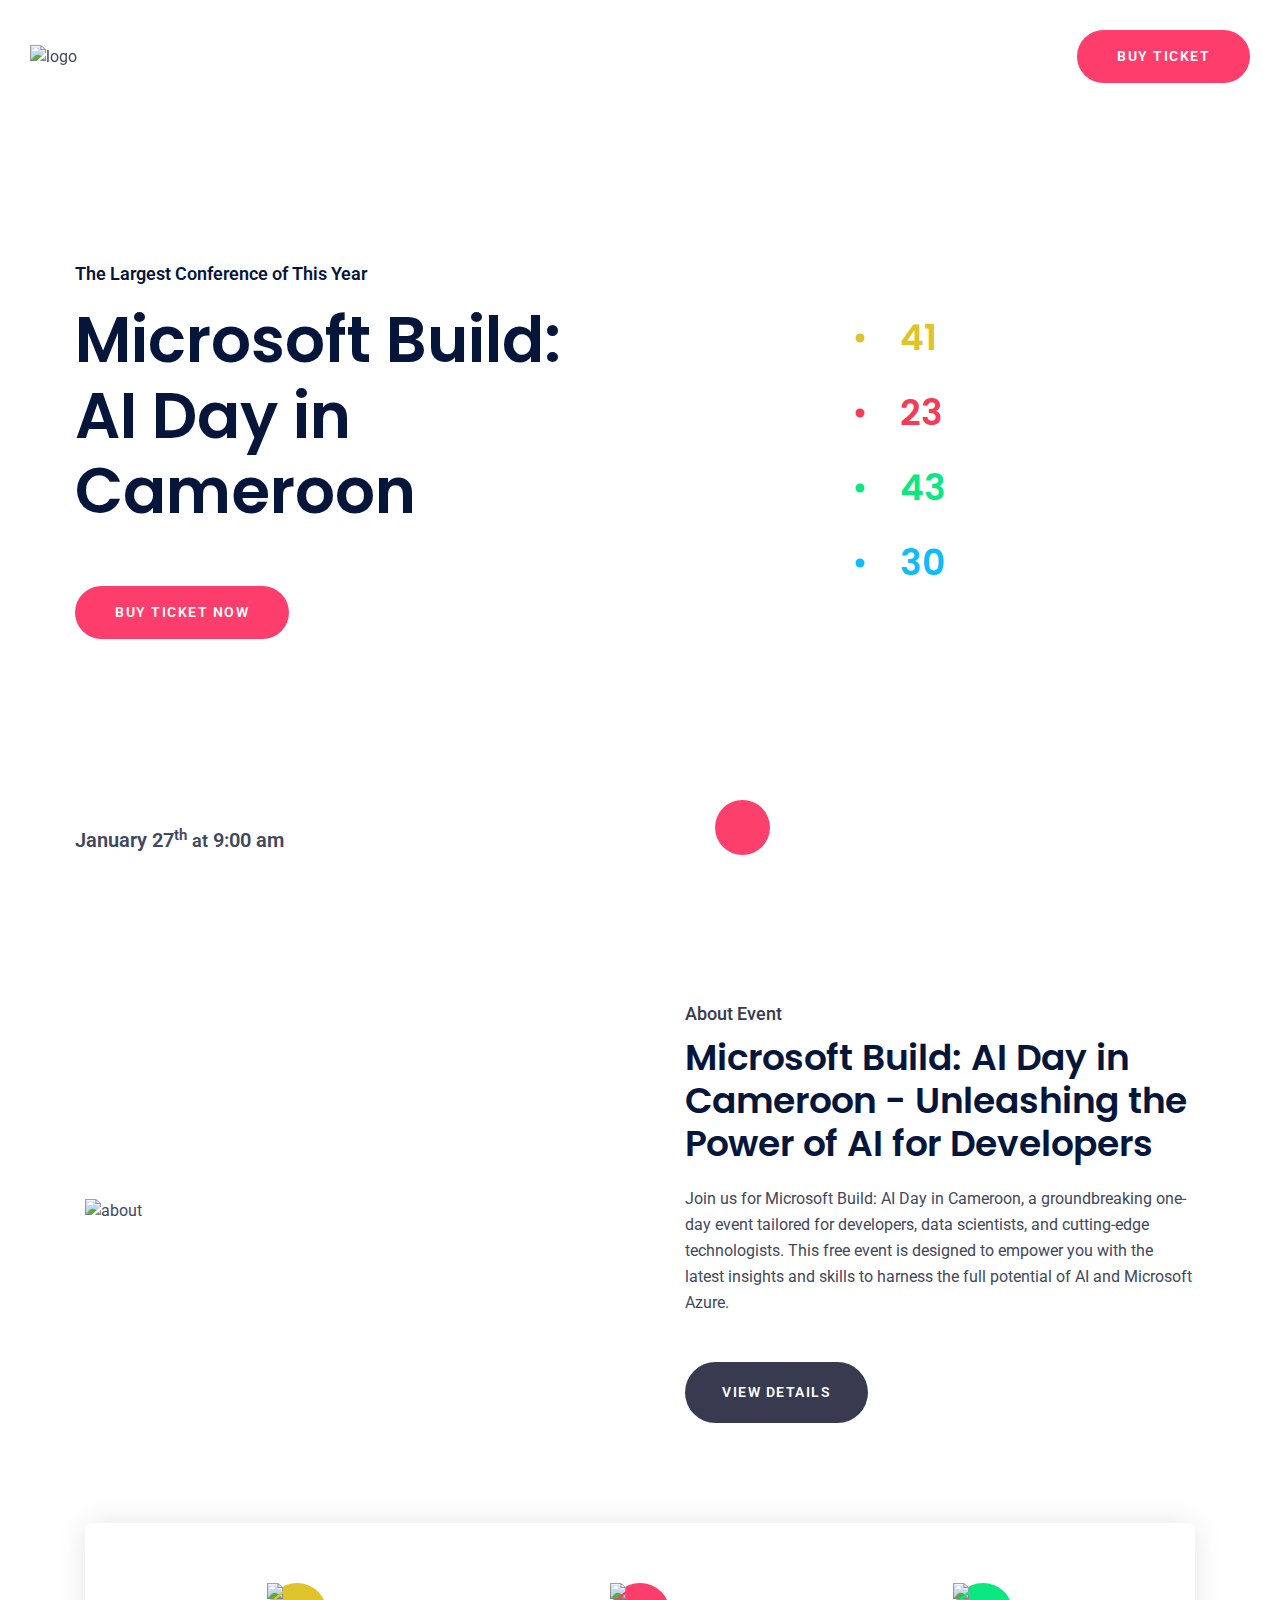
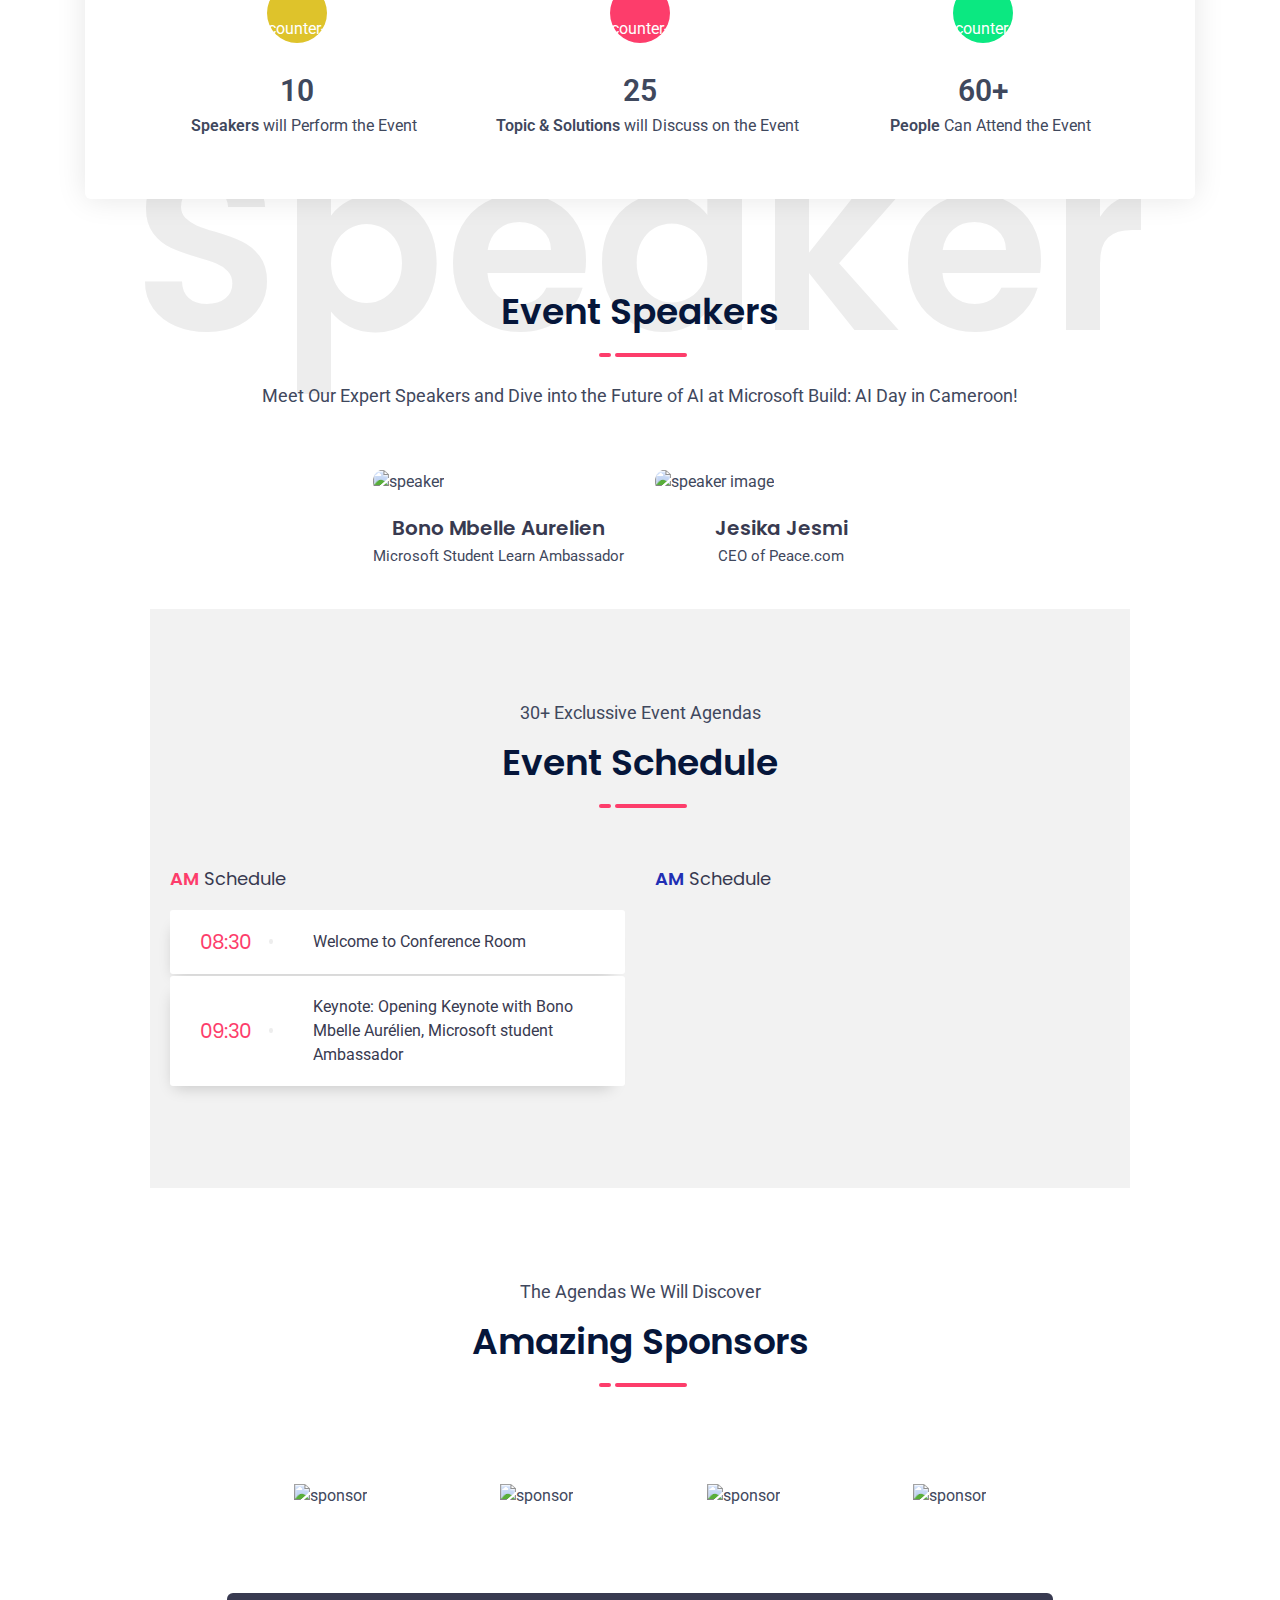
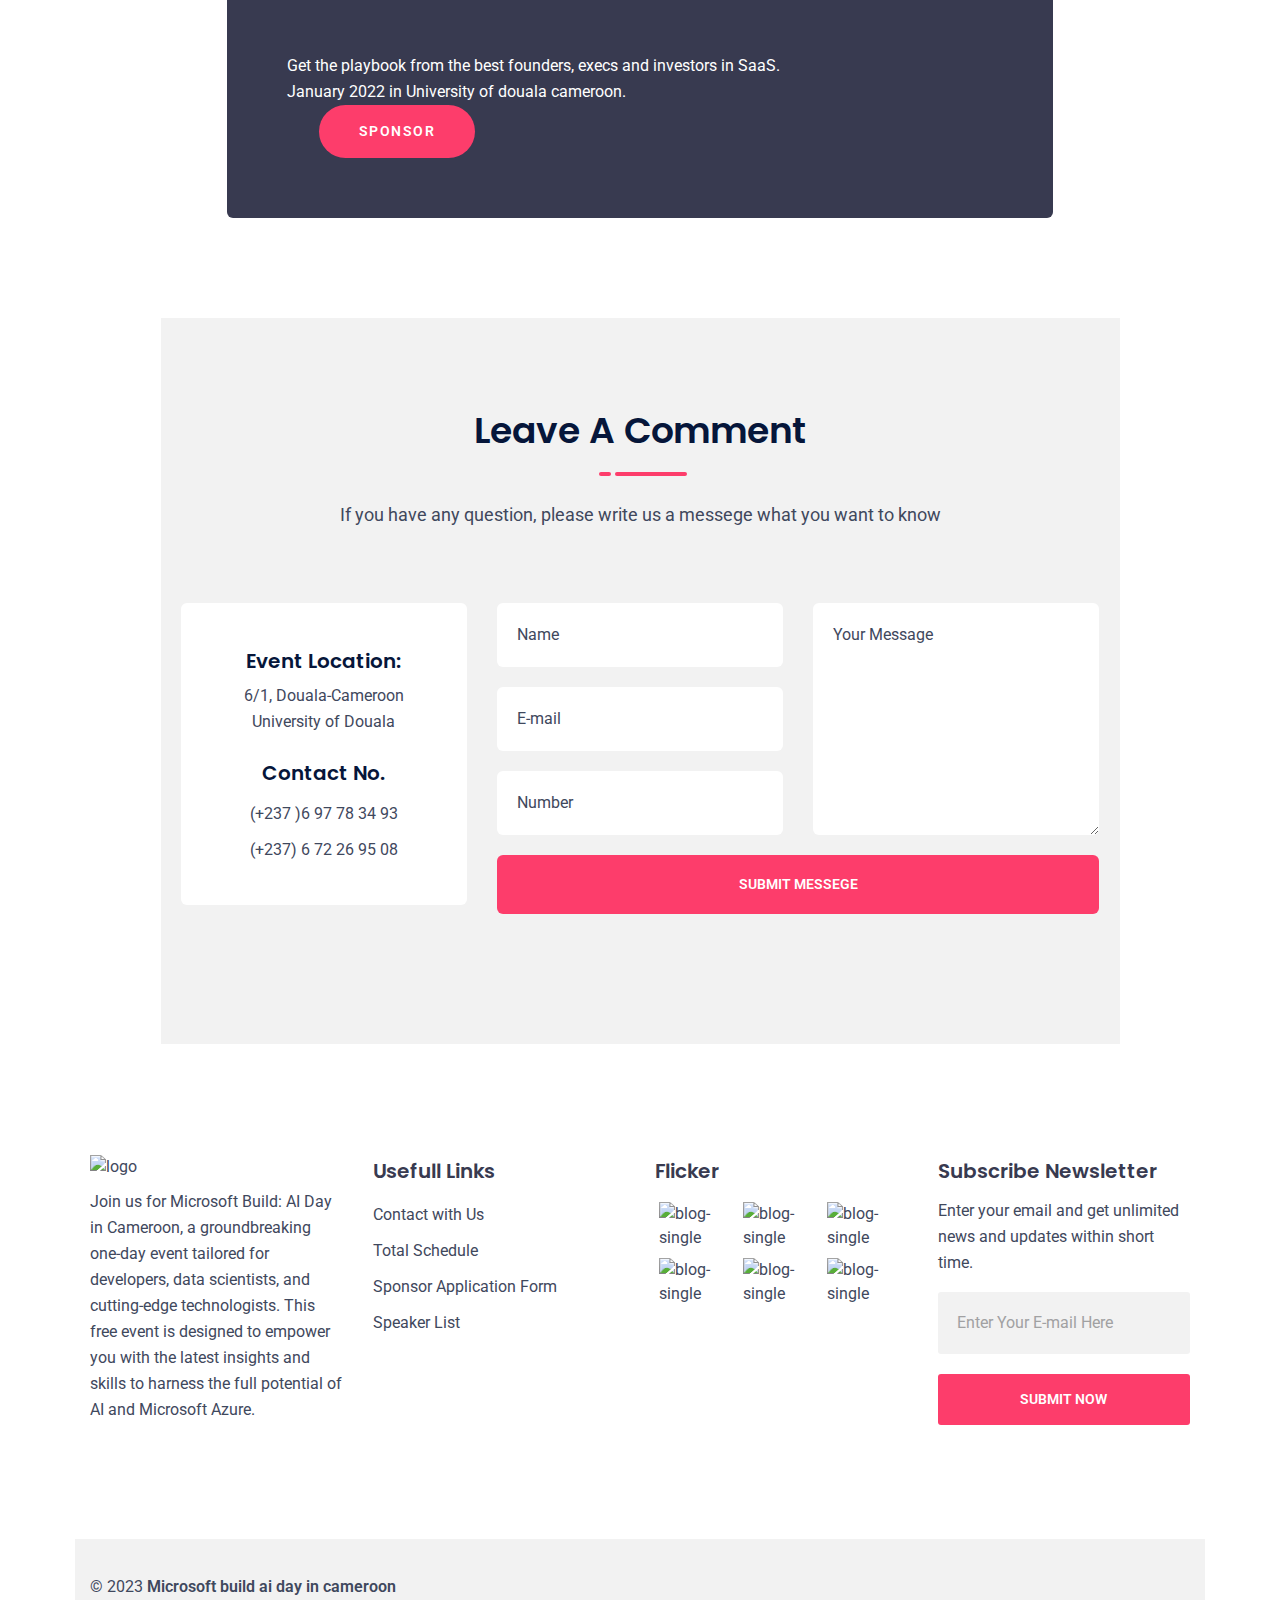
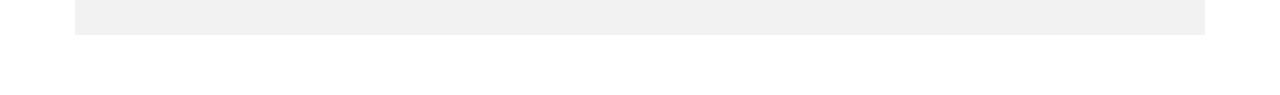
==== commit 7070f64b: "retrait du preload" ====
--- a/index.html
+++ b/index.html
@@ -21,14 +21,14 @@
 
 <body>
     <!-- preloader start here -->
-    <div class="preloader">
+   <!--  <div class="preloader">
         <div class="preloader-inner">
             <div class="preloader-icon">
                 <span></span>
                 <span></span>
             </div>
         </div>
-    </div>
+    </div> -->
 	<!-- preloader ending here -->
 	
 	<!-- mobile-nav section start here -->
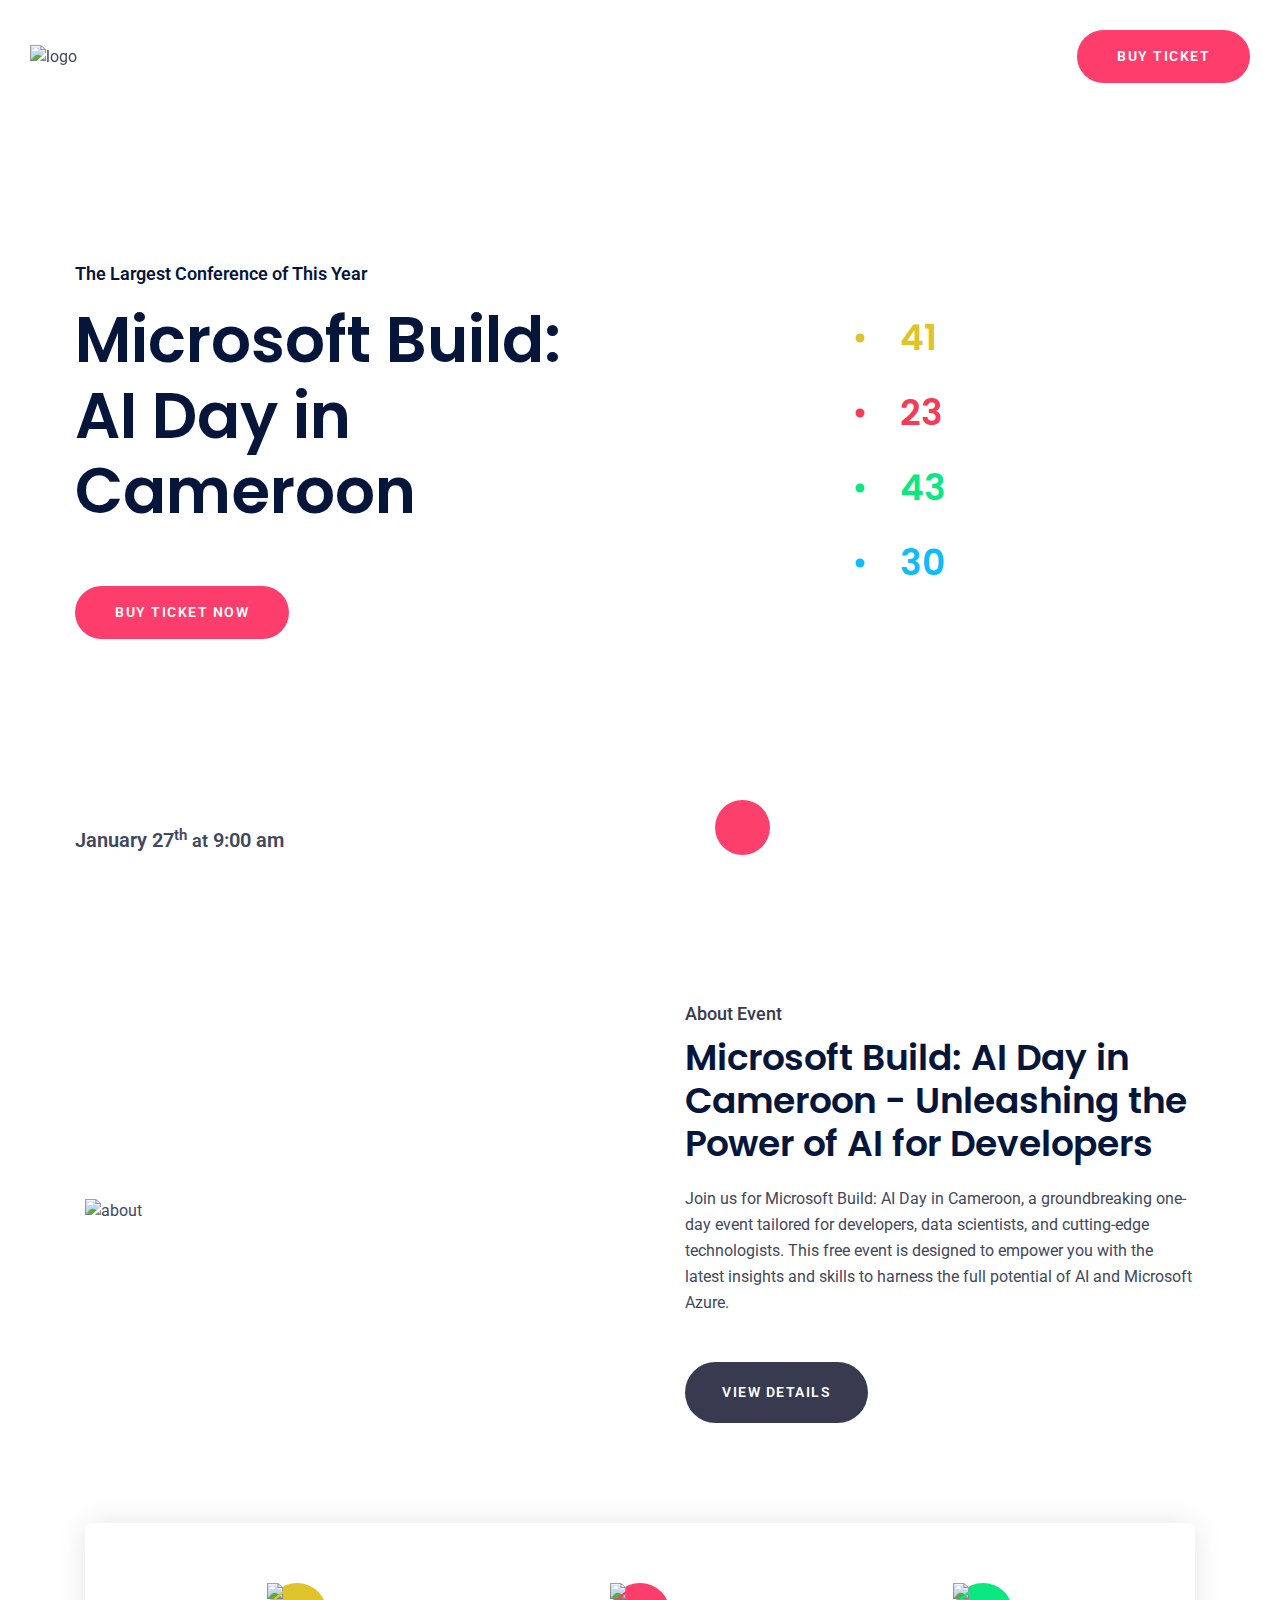
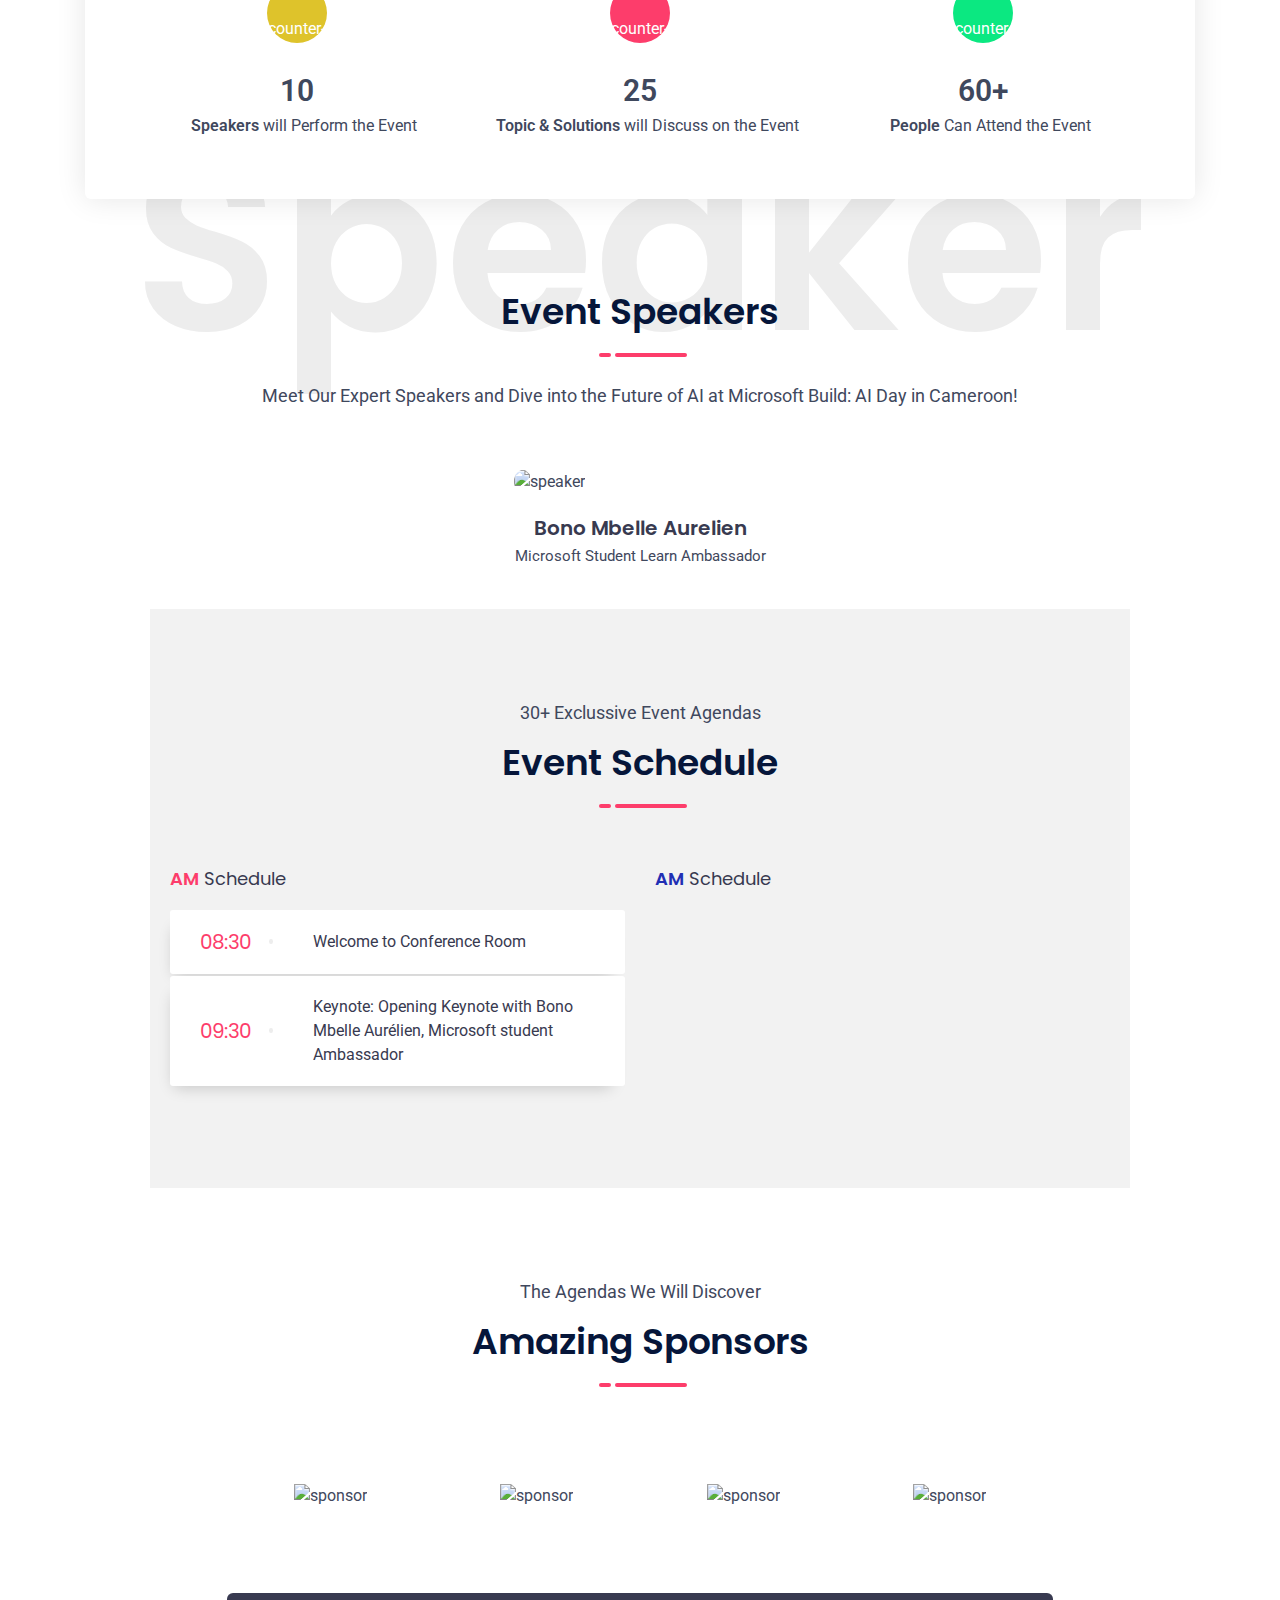
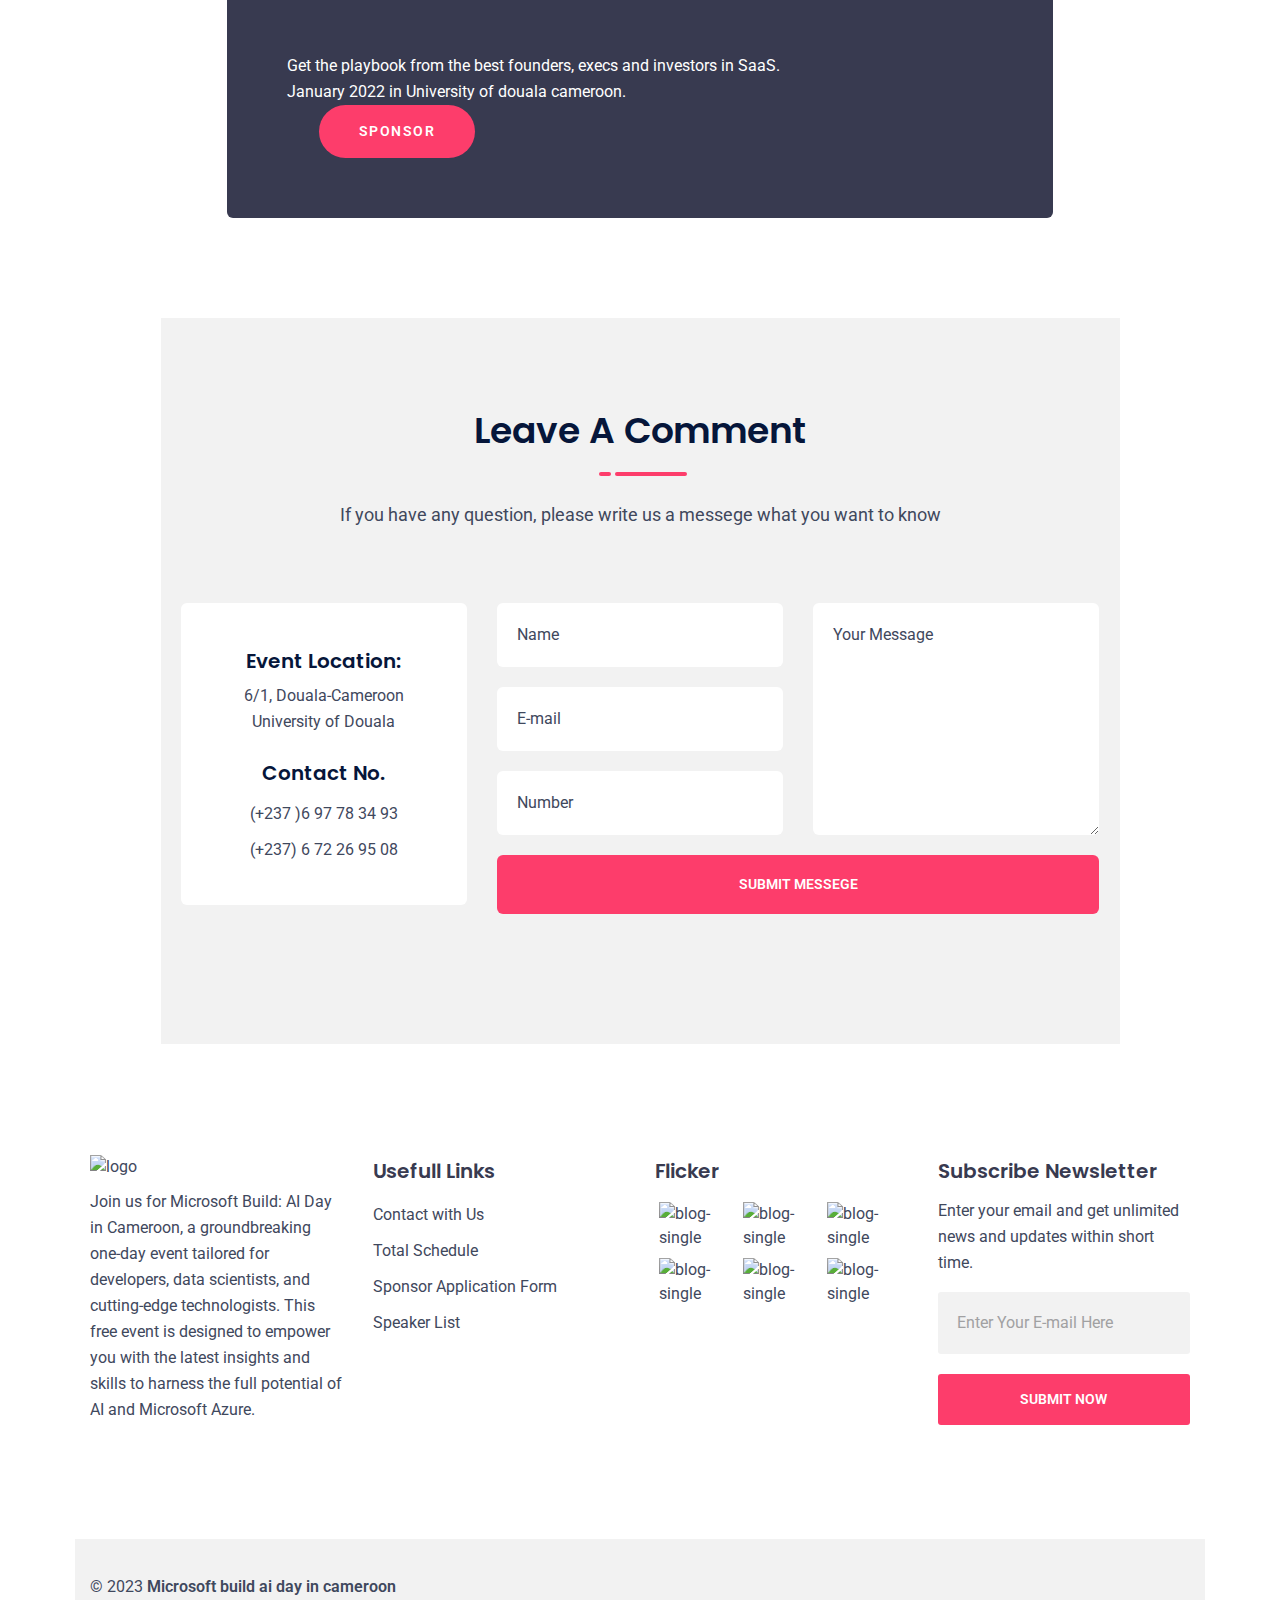
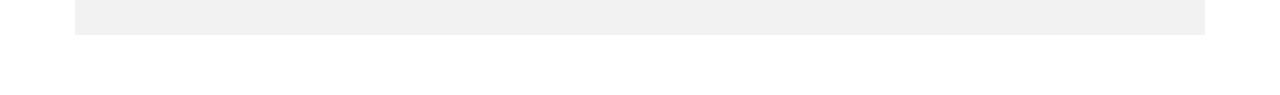
==== commit 4ac85362: "retrait de la horizontal menu bar" ====
--- a/index.html
+++ b/index.html
@@ -60,7 +60,7 @@
                             <div class="close-button" id="close-button"></div>
                         </div>
                         <ul class="m-menu">
-                            <li><a href="#0">Home</a> 
+                           <!--  <li><a href="#0">Home</a> 
                                 <ul class="m-submenu">
                                     <li><a href="index.html">Home page one</a></li>
                                     <li><a href="index-2.html">Home page two</a></li>
@@ -92,7 +92,7 @@
                                     <li><a href="blog-page.html">Blog Page</a></li>
                                     <li><a href="blog-single.html">Blog Single Page</a></li>
                                 </ul>
-                            </li>
+                            </li> -->
                         </ul>
                         <ul class="social-link-list d-flex flex-wrap">
                             <li><a href="#" class="facebook"><i class=" fab fa-facebook-f"></i></a></li>
@@ -280,7 +280,7 @@
                     </div>
                 </div>
 
-                <div class="speaker-item wow fadeInUp" data-wow-duration="1s" data-wow-delay=".2s">
+                <!-- <div class="speaker-item wow fadeInUp" data-wow-duration="1s" data-wow-delay=".2s">
                     <div class="speaker-item-inner">
                         <div class="item-thumb">
                             <img src="assets/images/speaker/07.png" alt="speaker image">
@@ -305,7 +305,7 @@
                             <p>CEO of Peace.com</p>
                         </div>
                     </div>
-                </div>
+                </div> -->
 
 <!--                 <div class="speaker-item wow fadeInUp" data-wow-duration="1s" data-wow-delay=".3s">
                     <div class="speaker-item-inner">
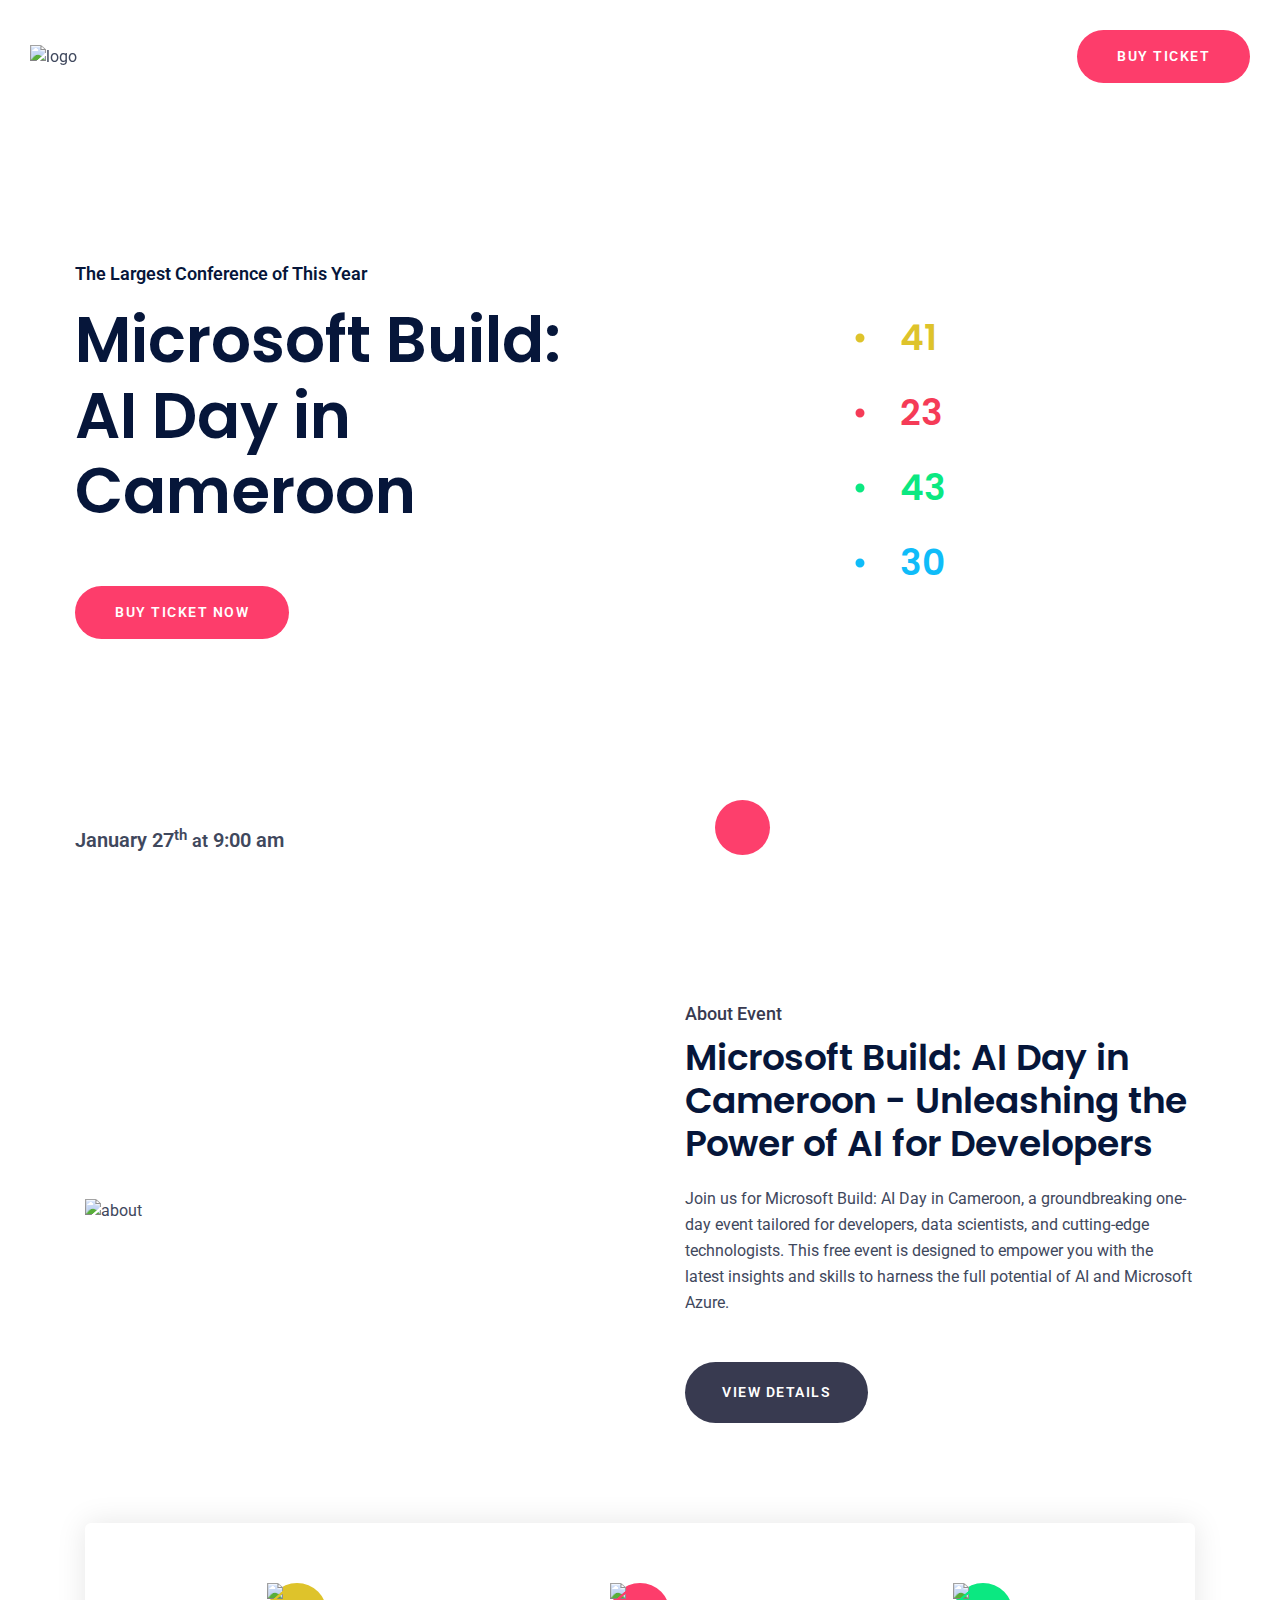
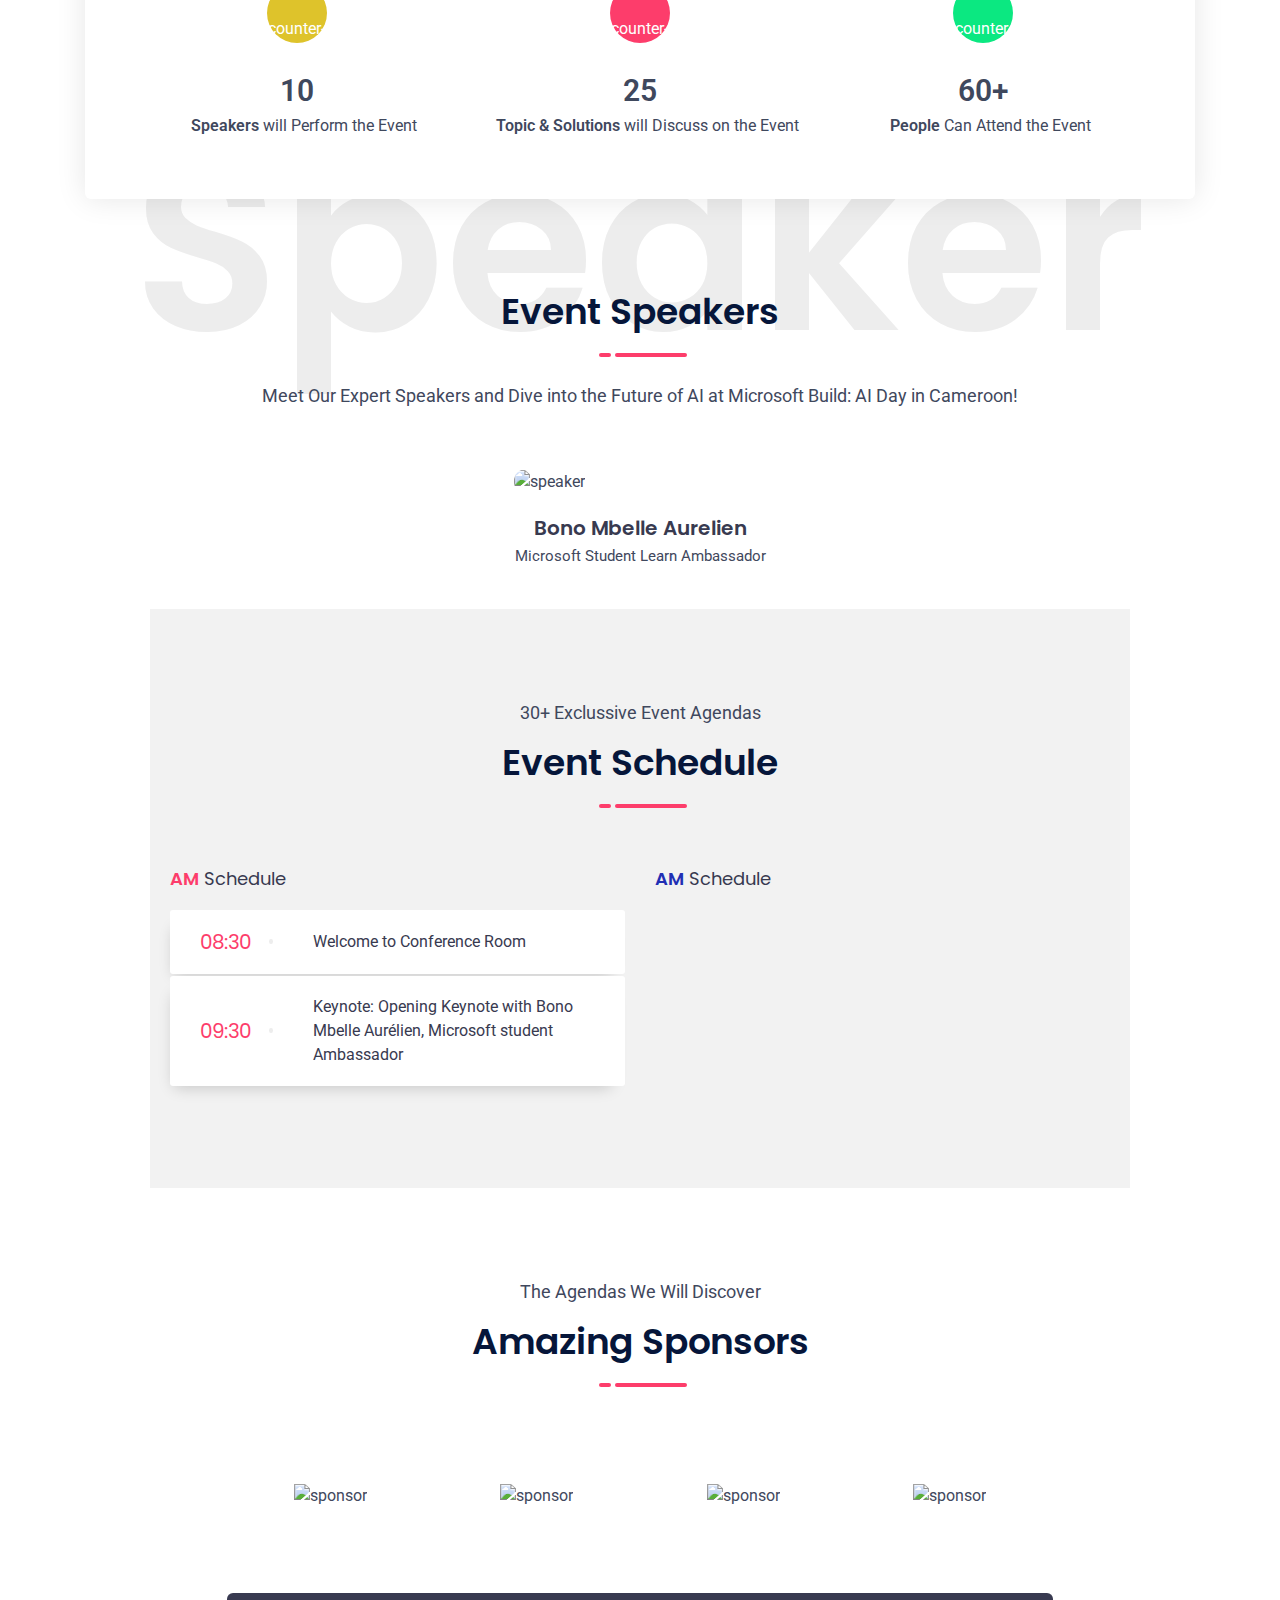
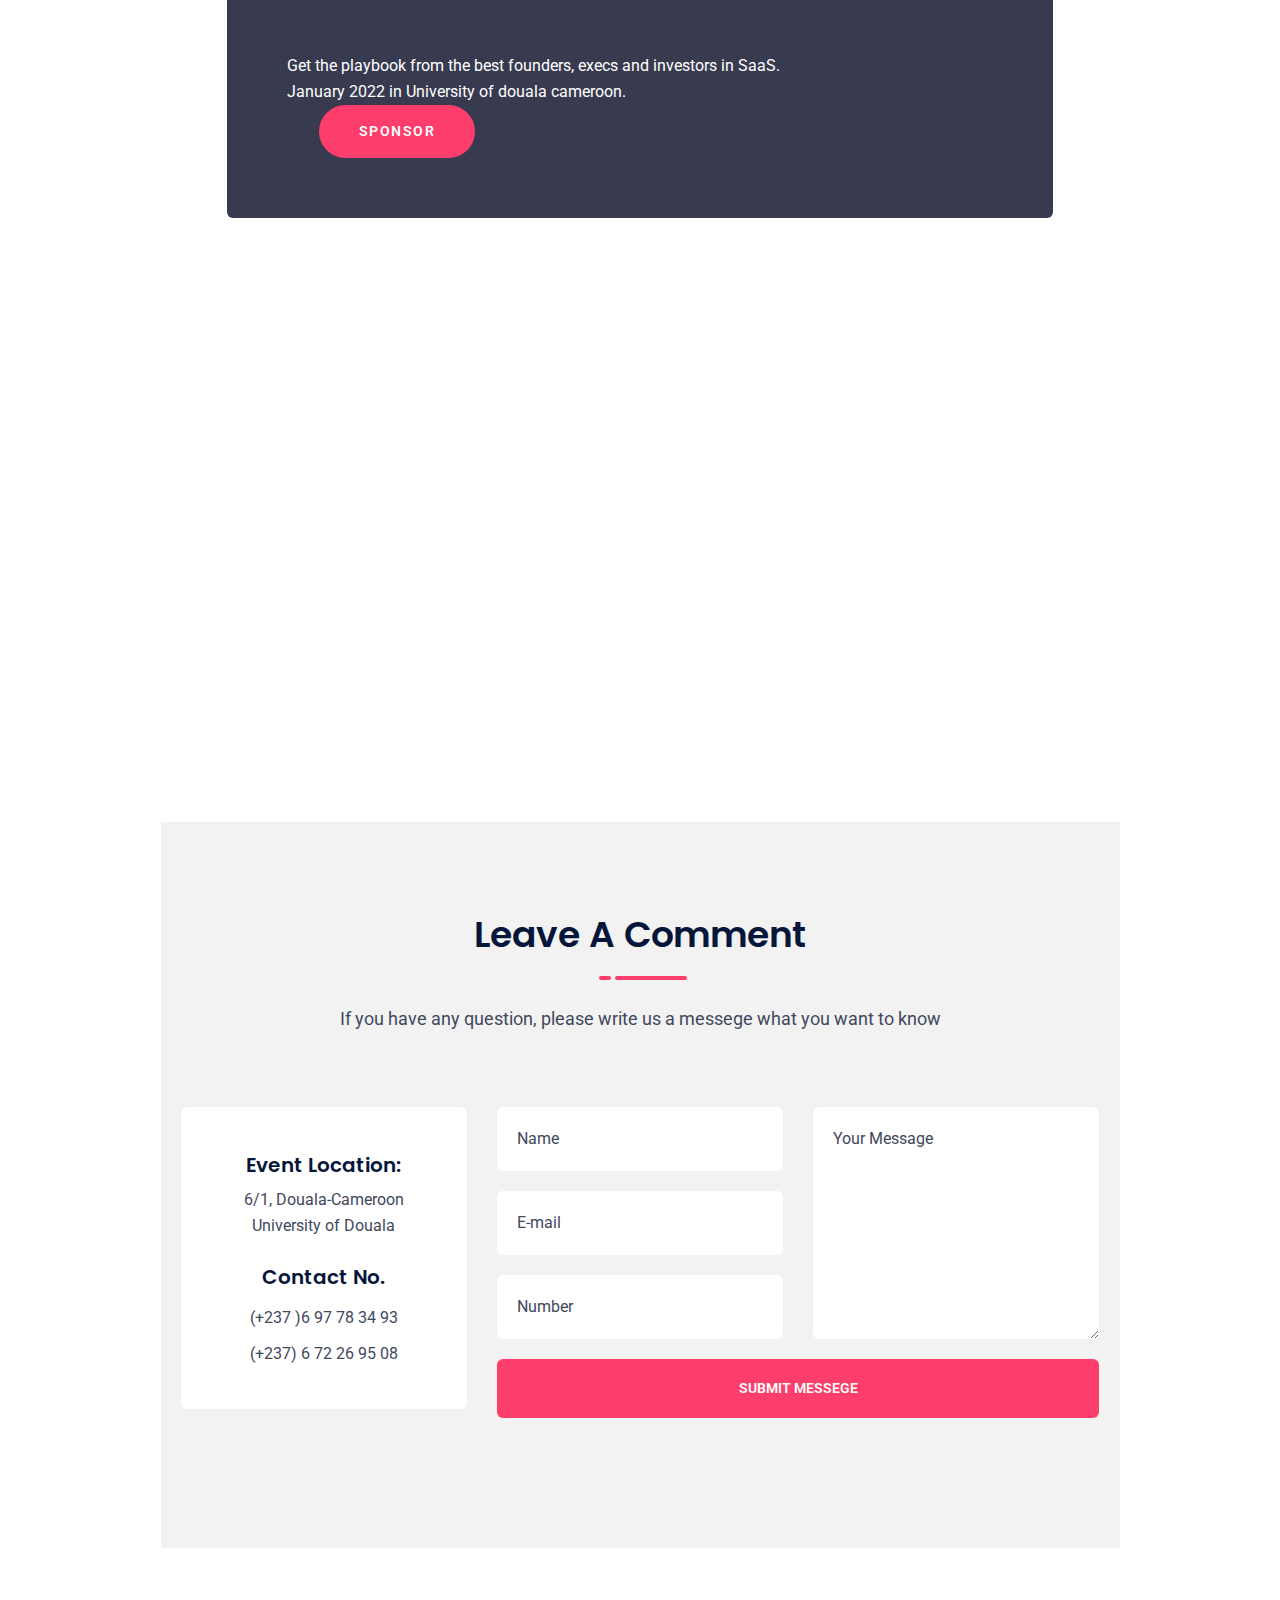
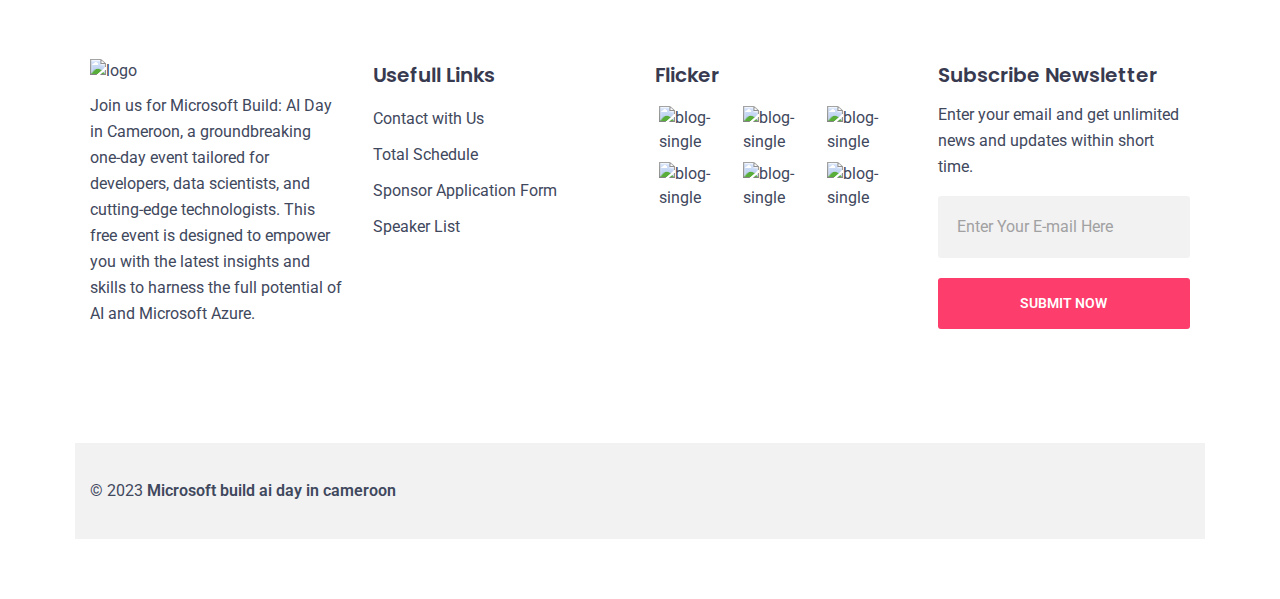
==== commit fc8ff81f: "ajout du btn buyticket" ====
--- a/index.html
+++ b/index.html
@@ -43,7 +43,8 @@
                     <span></span>
                     <span></span>
                 </div>
-                <a href="#" class="btn-defult">Buy Ticket</a>
+                <a href="#buyticket" class="btn-defult">Buy Ticket</a>
+
             </div>
         </nav>
         <div class="menu-wrap">
@@ -118,7 +119,7 @@
 								<div class="banner-left-content">
 									<p>The Largest Conference of This Year</p>
 									<h2>Microsoft Build: AI Day in Cameroon</h2>
-									<a href="#" class="btn-defult">Buy Ticket Now</a>
+									<a href="#buyticket" class="btn-defult">Buy Ticket Now</a>
 								</div>
 								<div class="banner-lc-bottom">
 		                            <span>January 27<sup>th</sup> <span>at</span> 9:00 am</span>
@@ -734,6 +735,7 @@
             </div>
         </div>
     </section> -->
+    <iframe id="buyticket" width="740px" height="480px" src="https://forms.office.com/Pages/ResponsePage.aspx?id=oBzDhDusrk6tEVGdgCM-b4mhyHAQZmBDskR58sOdru5UMFlSSEw3RTdJM0dKMko5T082TlFLUDNCSS4u&embed=true" frameborder="0" marginwidth="0" marginheight="0" style="border: none; max-width:100%; max-height:100vh" allowfullscreen webkitallowfullscreen mozallowfullscreen msallowfullscreen> </iframe>
 
     <!-- contact section -->
     <section class="contact-section padding-tb bg-ash" id="form">
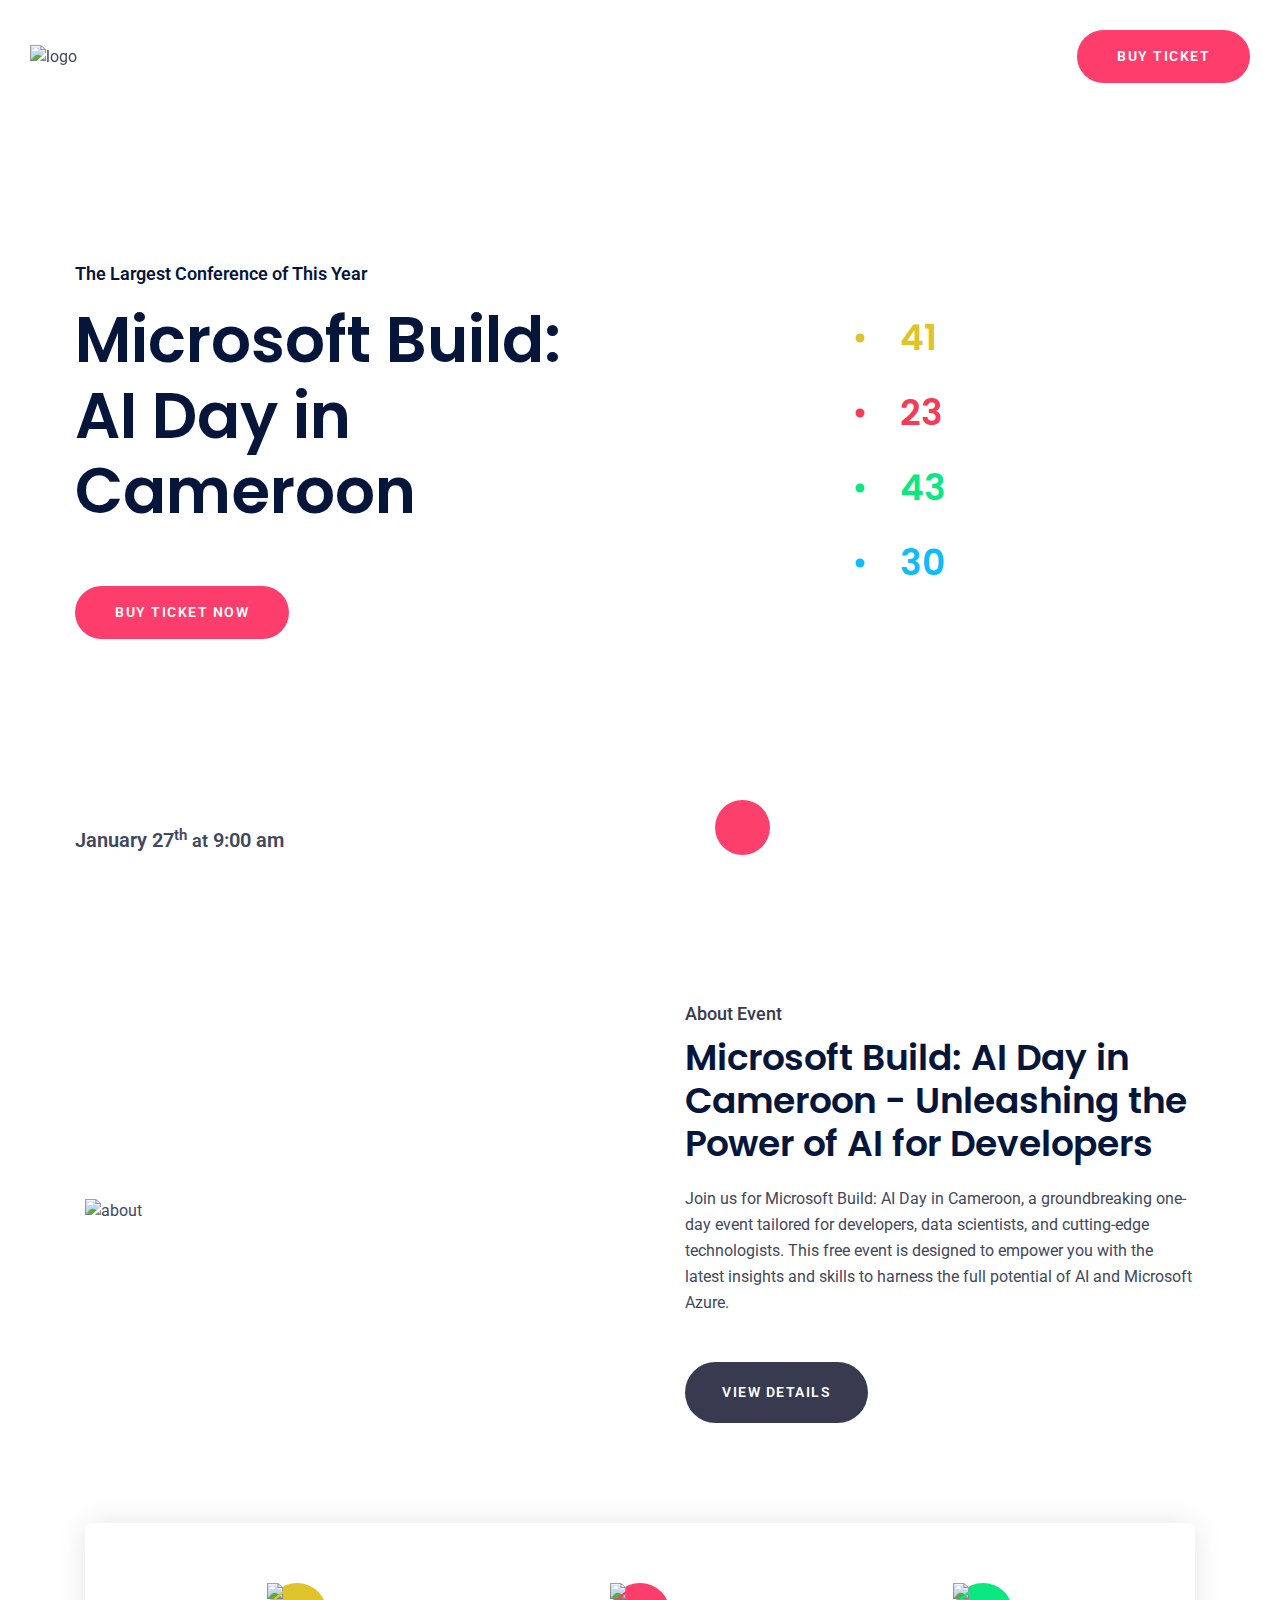
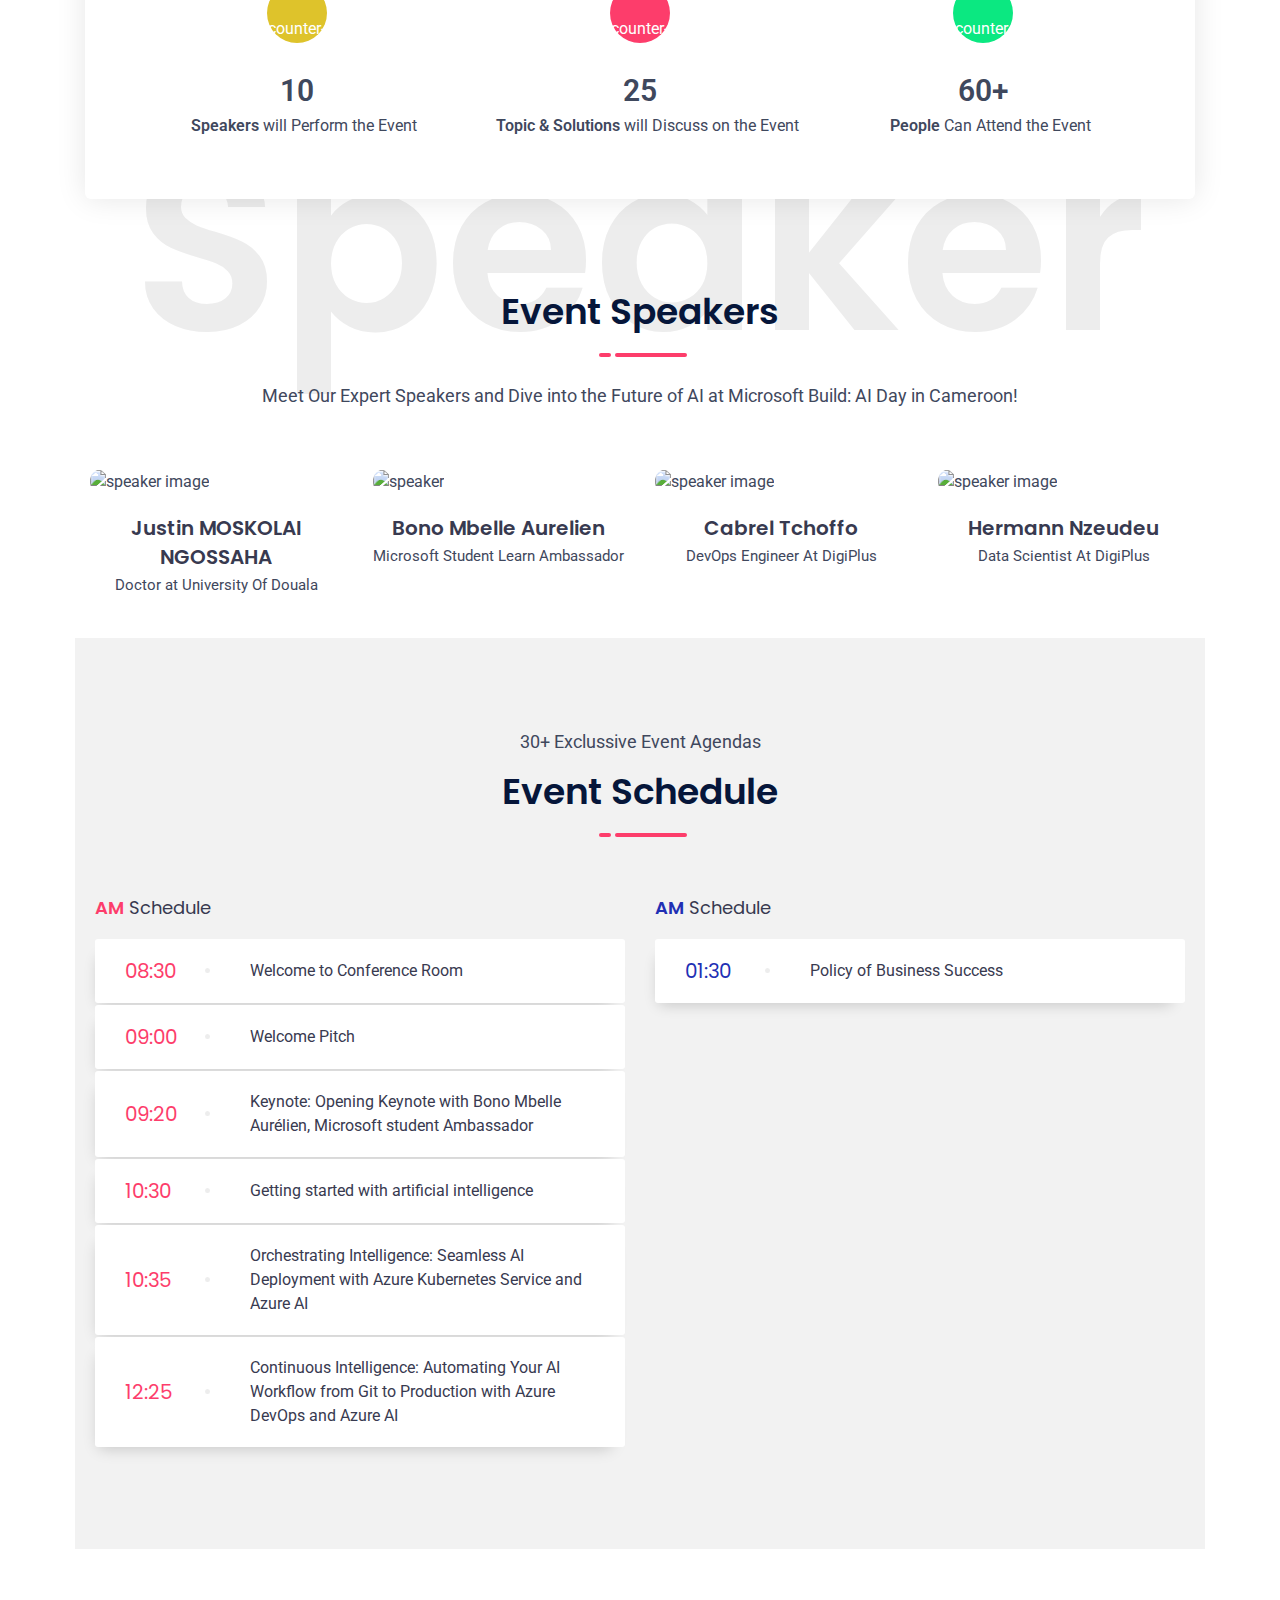
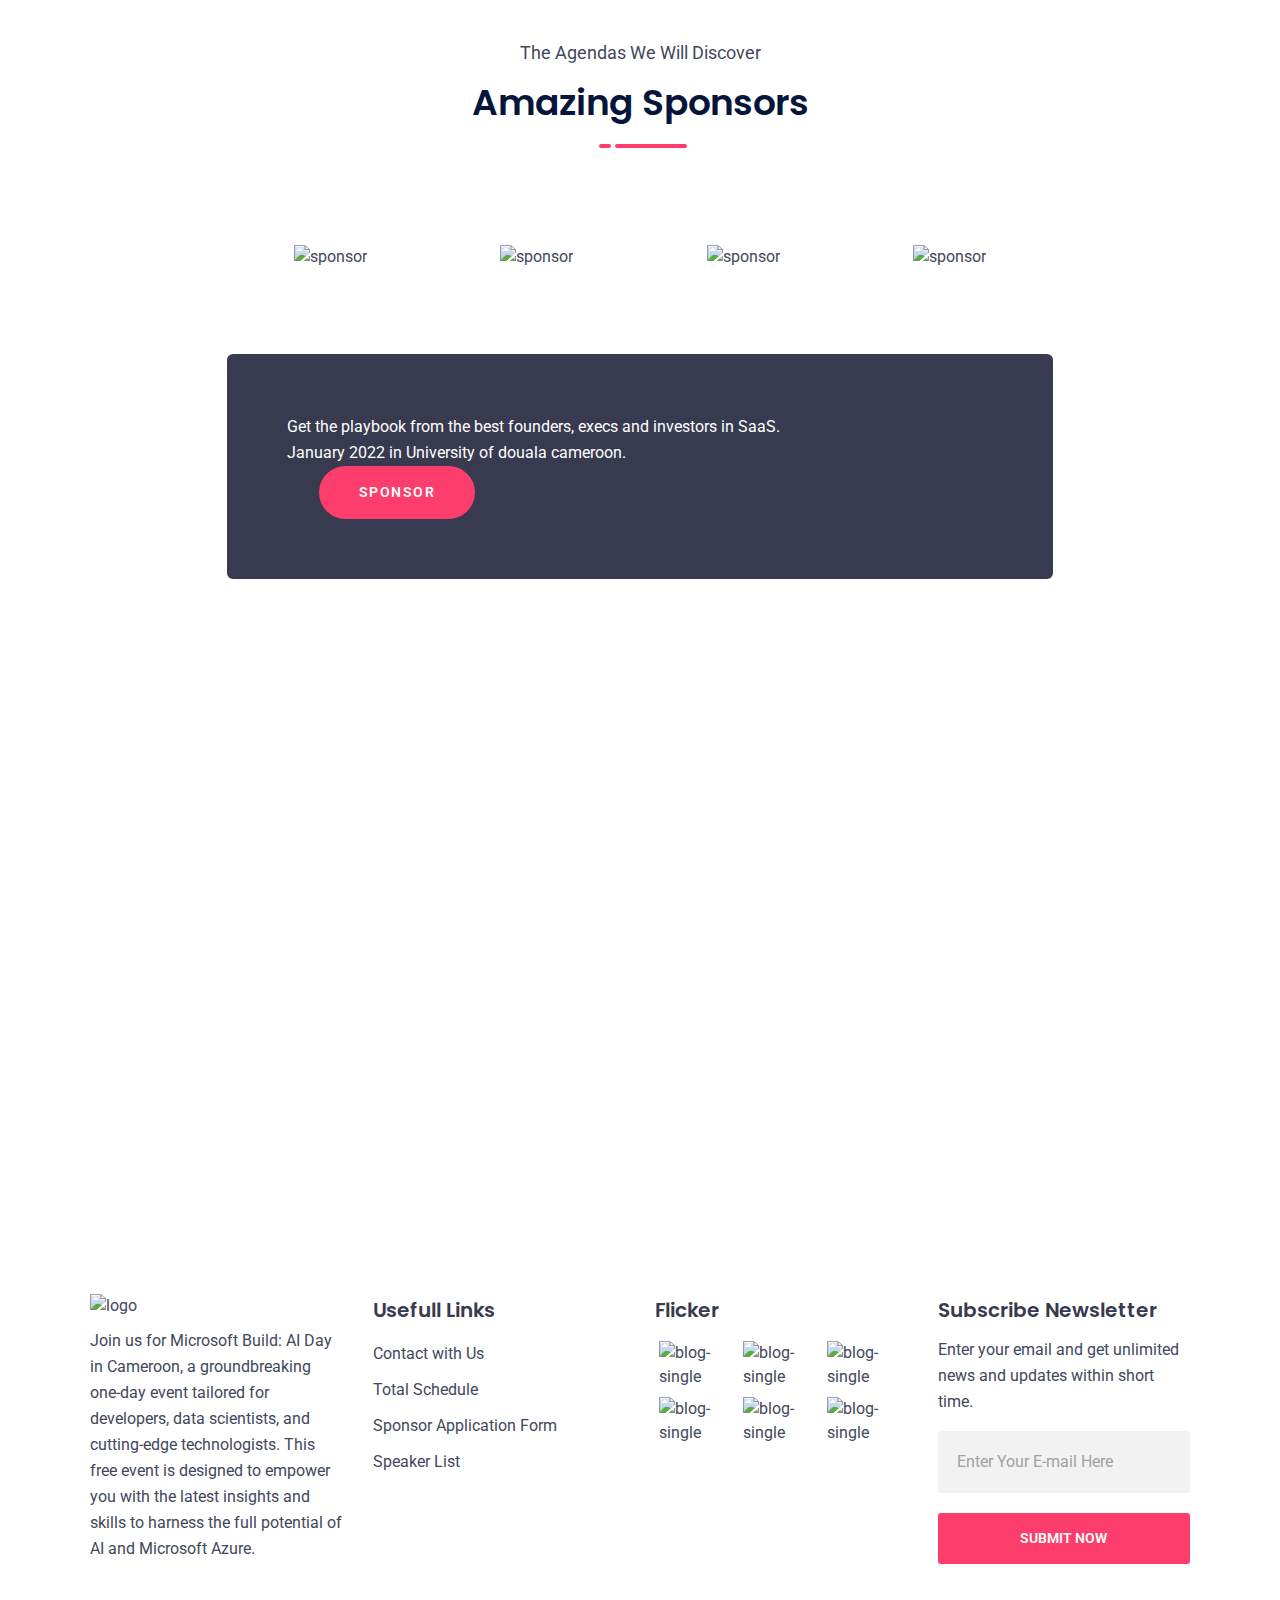
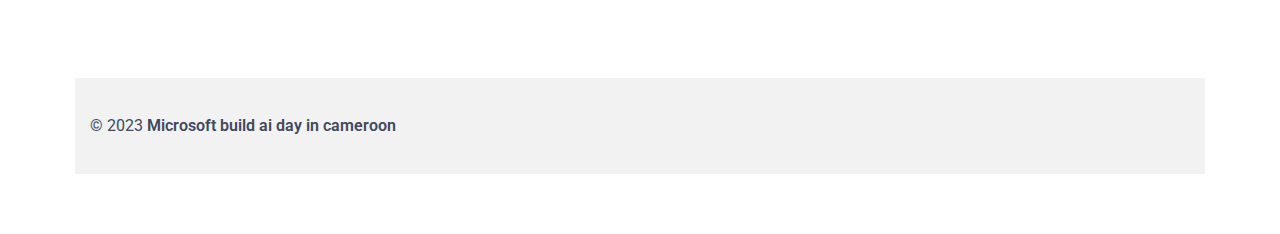
==== commit 76b7c55c: "Ajout du speaker Her" ====
--- a/index.html
+++ b/index.html
@@ -5,9 +5,9 @@
 <head>
 	<title>Microsoft build  ai day in cameroon</title>
 	<meta name="viewport" content="width=device-width, initial-scale=1.0">
-    <meta name="description" content="Unlimitcon Template is a Creative Multipurpose HTML5 Template">
- 	<meta name="keywords" content="Unlimitcon, HTML5, Multipurpose, Template">
-	<meta name="author" content="LabArtisan">
+    <meta name="description" content="Microsoft Build: AI Day in Cameroon - Unleashing the Power of AI for Developers">
+ 	<meta name="keywords" content="Microsoft Build: AI Day in Cameroon">
+	<meta name="author" content="Aurelien Mbelle bono">
 	
     <link rel="shortcut icon" type="image/x-icon" href="assets/images/x-icon.png">
 	<link rel="stylesheet" type="text/css" href="assets/css/animate.css">
@@ -254,7 +254,35 @@
                 <p>Meet Our Expert Speakers and Dive into the Future of AI at Microsoft Build: AI Day in Cameroon!</p>
             </div>
             <div class="section-wrapper d-flex flex-wrap justify-content-lg-center">
-                <div class="speaker-item wow fadeInUp" data-wow-duration="1s" data-wow-delay=".1s">
+        
+
+              <div class="speaker-item wow fadeInUp" data-wow-duration="1s" data-wow-delay=".2s">
+                    <div class="speaker-item-inner">
+                        <div class="item-thumb">
+                            <img src="assets/images/speaker/07.jpeg" alt="speaker image">
+                            <div class="item-overlay"></div>
+                            <div class="social-profile">
+                                <div class="icon facebook">
+                                    <a href="#"><i class="fab fa-facebook-f"></i></a>
+                                </div>
+                                <div class="icon twitter">
+                                    <a href="#"><i class="fab fa-twitter"></i></a>
+                                </div>
+                                <div class="icon google">
+                                    <a href="#"><i class="fab fa-google-plus-g"></i></a>
+                                </div>
+                                <div class="icon linkedin">
+                                    <a href="#"><i class="fab fa-linkedin-in"></i></a>
+                                </div>
+                            </div>
+                        </div>
+                        <div class="item-content">
+                            <a href="#" class="name">Justin MOSKOLAI NGOSSAHA</a>
+                            <p>Doctor at University Of Douala</p>
+                        </div>
+                    </div>
+                </div> 
+                     <div class="speaker-item wow fadeInUp" data-wow-duration="1s" data-wow-delay=".1s">
                     <div class="speaker-item-inner">
                         <div class="item-thumb">
                             <img src="assets/images/speaker/06.png" alt="speaker">
@@ -281,34 +309,9 @@
                     </div>
                 </div>
 
-                <!-- <div class="speaker-item wow fadeInUp" data-wow-duration="1s" data-wow-delay=".2s">
-                    <div class="speaker-item-inner">
-                        <div class="item-thumb">
-                            <img src="assets/images/speaker/07.png" alt="speaker image">
-                            <div class="item-overlay"></div>
-                            <div class="social-profile">
-                                <div class="icon facebook">
-                                    <a href="#"><i class="fab fa-facebook-f"></i></a>
-                                </div>
-                                <div class="icon twitter">
-                                    <a href="#"><i class="fab fa-twitter"></i></a>
-                                </div>
-                                <div class="icon google">
-                                    <a href="#"><i class="fab fa-google-plus-g"></i></a>
-                                </div>
-                                <div class="icon linkedin">
-                                    <a href="#"><i class="fab fa-linkedin-in"></i></a>
-                                </div>
-                            </div>
-                        </div>
-                        <div class="item-content">
-                            <a href="#" class="name">Jesika Jesmi</a>
-                            <p>CEO of Peace.com</p>
-                        </div>
-                    </div>
-                </div> -->
-
-<!--                 <div class="speaker-item wow fadeInUp" data-wow-duration="1s" data-wow-delay=".3s">
+
+
+                <div class="speaker-item wow fadeInUp" data-wow-duration="1s" data-wow-delay=".3s">
                     <div class="speaker-item-inner">
                         <div class="item-thumb">
                             <img src="assets/images/speaker/08.png" alt="speaker image">
@@ -329,13 +332,13 @@
                             </div>
                         </div>
                         <div class="item-content">
-                            <a href="#" class="name">Nikal Binayo</a>
-                            <p>Lead Designer of TopNews</p>
-                        </div>
-                    </div>
-                </div> -->
-
-<!--                 <div class="speaker-item wow fadeInUp" data-wow-duration="1s" data-wow-delay=".4s">
+                           <a href="#" class="name">Cabrel Tchoffo</a>
+                            <p>DevOps Engineer At DigiPlus </p>
+                        </div>
+                    </div>
+                </div>
+
+           <div class="speaker-item wow fadeInUp" data-wow-duration="1s" data-wow-delay=".4s">
                     <div class="speaker-item-inner">
                         <div class="item-thumb">
                             <img src="assets/images/speaker/09.png" alt="speaker image">
@@ -356,11 +359,11 @@
                             </div>
                         </div>
                         <div class="item-content">
-                            <a href="#" class="name">Mina Dikso</a>
-                            <p>Senior Developer of Anthem</p>
-                        </div>
-                    </div>
-                </div> -->
+                            <a href="#" class="name">Hermann Nzeudeu</a>
+                            <p>Data Scientist At DigiPlus </p>
+                        </div>
+                    </div>
+                </div> 
 <!-- 
                 <div class="speaker-item wow fadeInUp" data-wow-duration="1s" data-wow-delay=".5s">
                     <div class="speaker-item-inner">
@@ -493,27 +496,33 @@
 								<div class="esto"></div>
 								<div class="details">Welcome to Conference Room</div>
 							</li>
+                            <li class="schedule-list wow fadeInLeft" data-wow-duration="1s" data-wow-delay=".1s">
+                                <div class="time">09:00</div>
+                                <div class="esto"></div>
+                                <div class="details">Welcome Pitch </div>
+                            </li>
 							<li class="schedule-list wow fadeInLeft" data-wow-duration="1s" data-wow-delay=".2s">
-								<div class="time">09:30</div>
+								<div class="time">09:20</div>
 								<div class="esto"></div>
 								<div class="details">Keynote: Opening Keynote with Bono Mbelle Aurélien, Microsoft student Ambassador</div>
 							</li>
-							<!-- <li class="schedule-list wow fadeInLeft" data-wow-duration="1s" data-wow-delay=".3s">
+							<li class="schedule-list wow fadeInLeft" data-wow-duration="1s" data-wow-delay=".3s">
 								<div class="time">10:30</div>
 								<div class="esto"></div>
-								<div class="details">Breakout session: Getting started with artificial intelligence</div>
+								<div class="details">Getting started with artificial intelligence</div>
 							</li>
 							<li class="schedule-list wow fadeInLeft" data-wow-duration="1s" data-wow-delay=".4s">
-								<div class="time">11:00</div>
+								<div class="time">10:35</div>
 								<div class="esto"></div>
-								<div class="details">Present News & Updates of Market</div>
+								<div class="details">Orchestrating Intelligence: Seamless AI Deployment with Azure Kubernetes Service and Azure AI
+</div>
 							</li>
 							<li class="schedule-list wow fadeInLeft" data-wow-duration="1s" data-wow-delay=".5s">
-								<div class="time">11:59</div>
+								<div class="time">12:25</div>
 								<div class="esto"></div>
-								<div class="details">Lunch Break</div>
+								<div class="details">Continuous Intelligence: Automating Your AI Workflow from Git to Production with Azure DevOps and Azure AI</div>
 							</li>
-						</ul> -->
+						</ul>
 					</div>
 				</div>
 
@@ -522,13 +531,13 @@
 						<div class="schedule-title wow fadeInDown" data-wow-duration="1s" data-wow-delay=".1s">
 							<h6>AM<span> Schedule</span></h6>
 						</div>
-						<!-- <ul class="schedule-content">
+						<ul class="schedule-content">
 							<li class="schedule-list wow fadeInRight" data-wow-duration="1s" data-wow-delay=".6s">
 								<div class="time">01:30</div>
 								<div class="esto"></div>
 								<div class="details">Policy of Business Success</div>
 							</li>
-							<li class="schedule-list wow fadeInRight" data-wow-duration="1s" data-wow-delay=".7s">
+							<!-- <li class="schedule-list wow fadeInRight" data-wow-duration="1s" data-wow-delay=".7s">
 								<div class="time">02:30</div>
 								<div class="esto"></div>
 								<div class="details">Diddiculties of Business Development</div>
@@ -547,8 +556,8 @@
 								<div class="time">05:30</div>
 								<div class="esto"></div>
 								<div class="details">Outgoing Speech</div>
-							</li>
-						</ul> -->
+							</li> -->
+						</ul>
 					</div>
 				</div>
 			</div>
@@ -738,7 +747,7 @@
     <iframe id="buyticket" width="740px" height="480px" src="https://forms.office.com/Pages/ResponsePage.aspx?id=oBzDhDusrk6tEVGdgCM-b4mhyHAQZmBDskR58sOdru5UMFlSSEw3RTdJM0dKMko5T082TlFLUDNCSS4u&embed=true" frameborder="0" marginwidth="0" marginheight="0" style="border: none; max-width:100%; max-height:100vh" allowfullscreen webkitallowfullscreen mozallowfullscreen msallowfullscreen> </iframe>
 
     <!-- contact section -->
-    <section class="contact-section padding-tb bg-ash" id="form">
+    <!-- <section class="contact-section padding-tb bg-ash" id="form">
         <div class="container container-1310">
             <div class="section-header wow fadeInDown" data-wow-duration="1s" data-wow-delay=".1s">
                 <h2>Leave A Comment</h2>
@@ -778,7 +787,7 @@
                 </div>
             </div>
         </div>
-    </section>
+    </section> -->
     <!-- end contact section -->
 
 
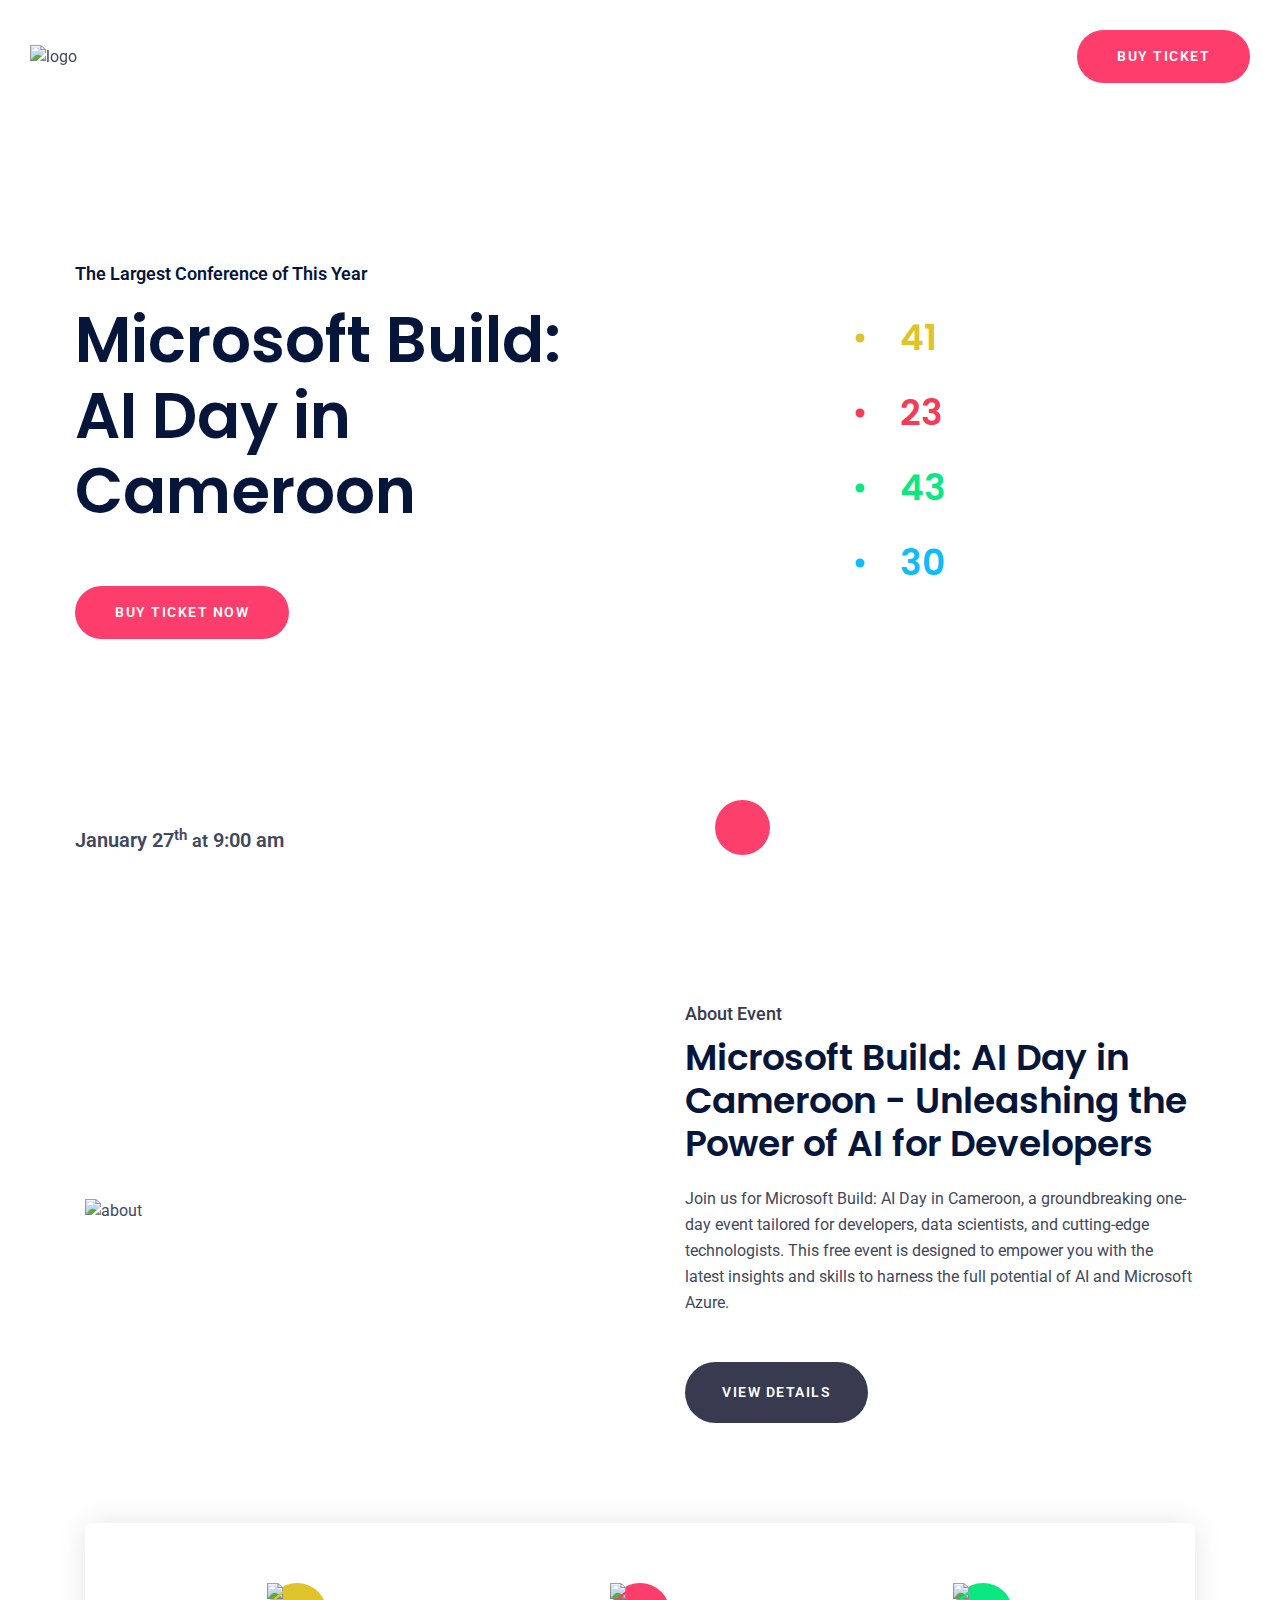
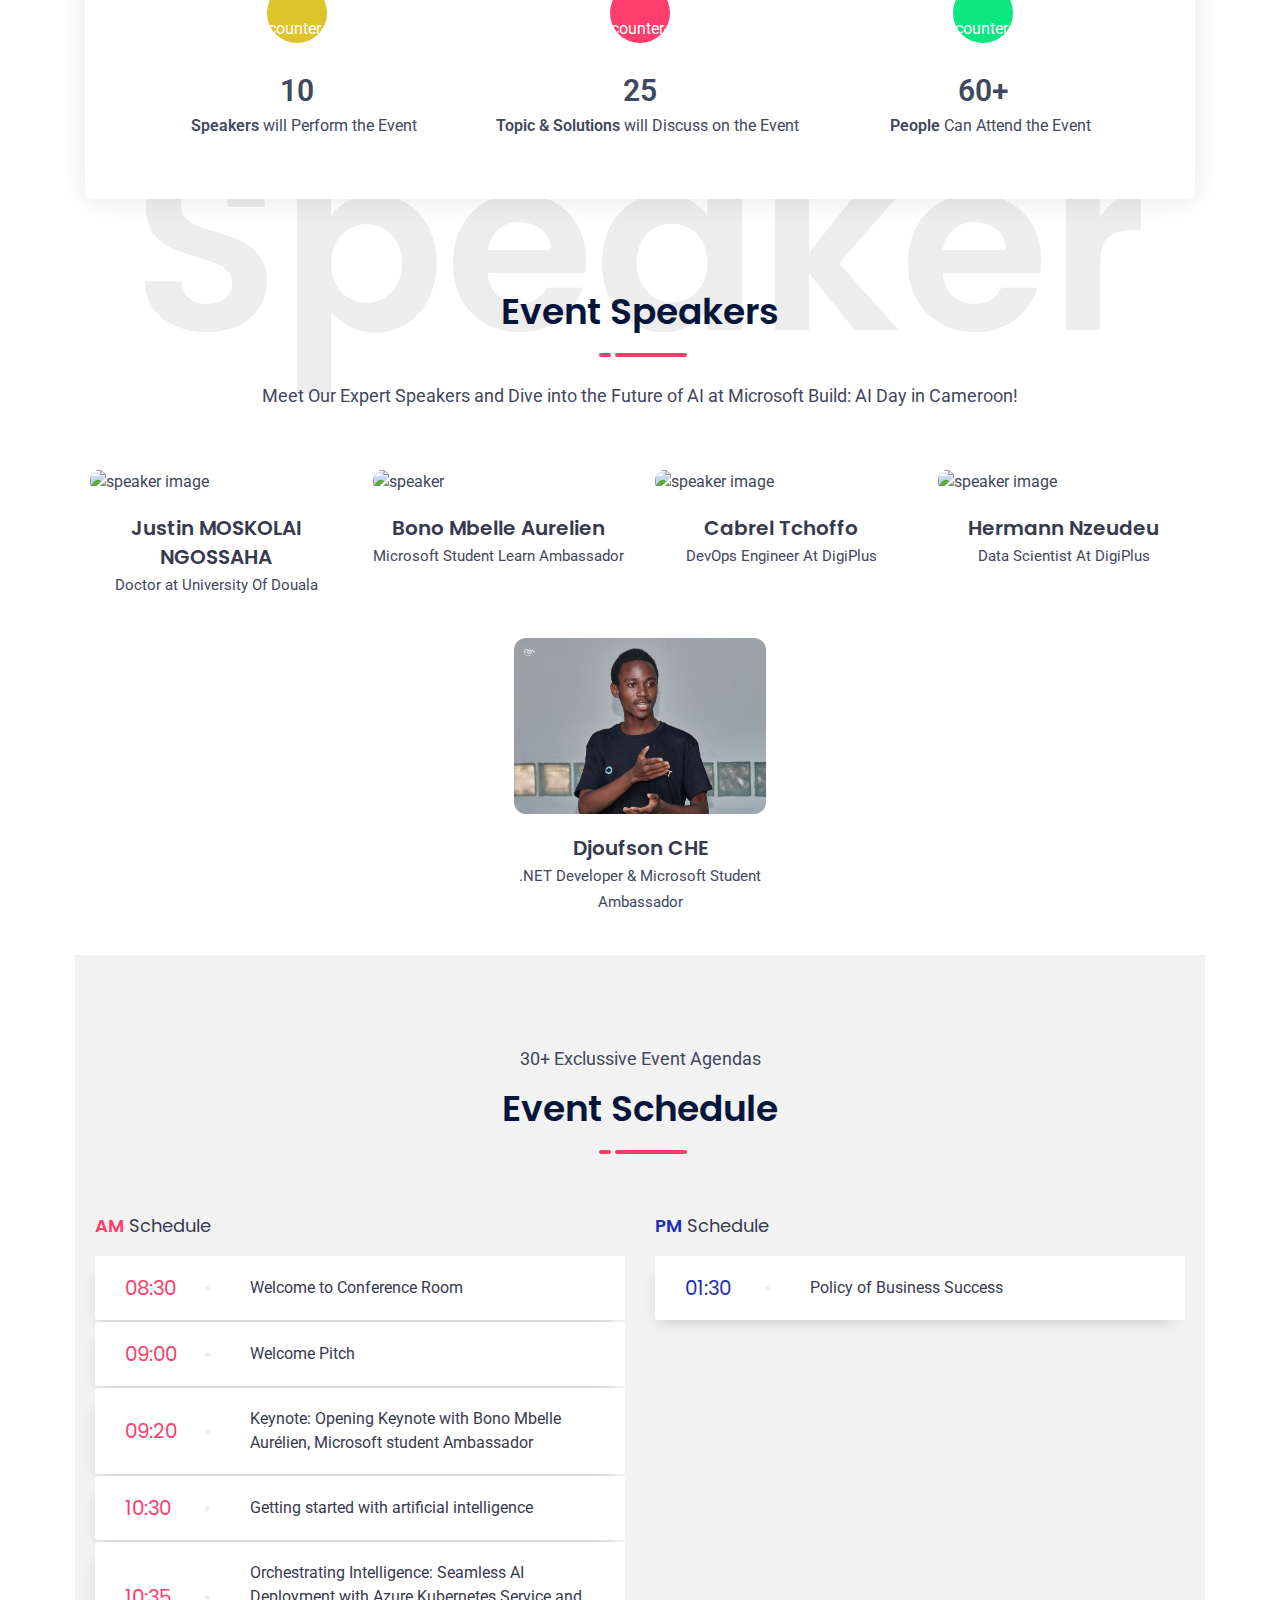
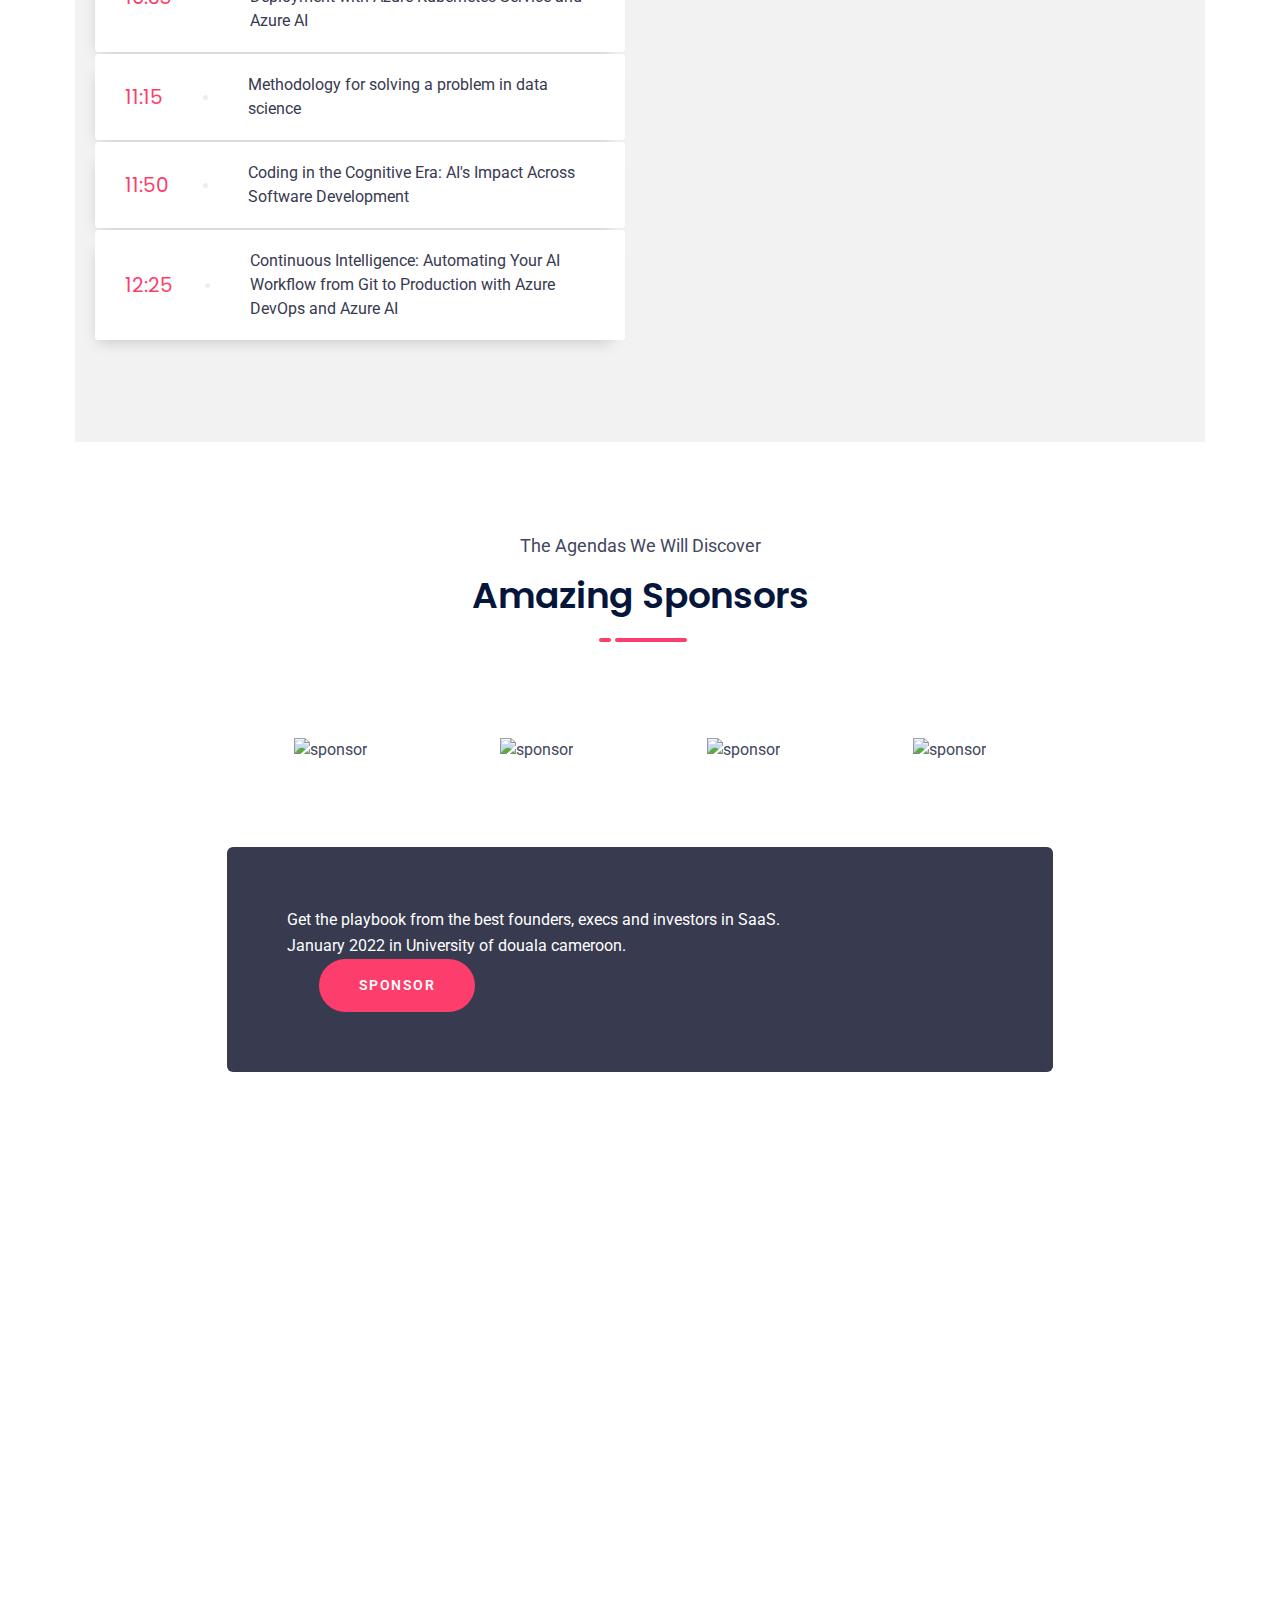
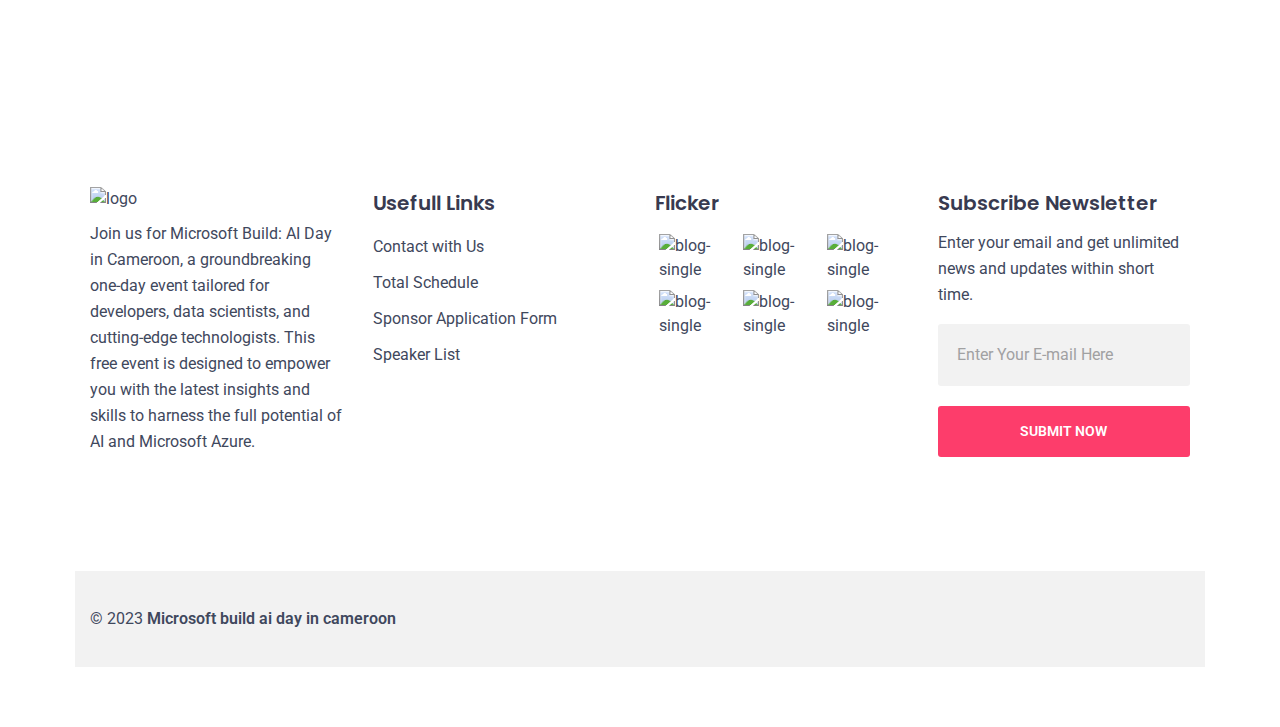
==== commit 30710180: "ajout du speaker 10" ====
--- a/index.html
+++ b/index.html
@@ -364,7 +364,7 @@
                         </div>
                     </div>
                 </div> 
-<!-- 
+
                 <div class="speaker-item wow fadeInUp" data-wow-duration="1s" data-wow-delay=".5s">
                     <div class="speaker-item-inner">
                         <div class="item-thumb">
@@ -386,11 +386,11 @@
                             </div>
                         </div>
                         <div class="item-content">
-                            <a href="#" class="name">Tonus Birbia</a>
-                            <p>Head of Idea of PlamberZone</p>
-                        </div>
-                    </div>
-                </div> -->
+                            <a href="#" class="name">Djoufson CHE</a>
+                            <p>.NET Developer & Microsoft Student Ambassador</p>
+                        </div>
+                    </div>
+                </div> 
 
 <!--                 <div class="speaker-item wow fadeInUp" data-wow-duration="1s" data-wow-delay=".6s">
                     <div class="speaker-item-inner">
@@ -515,8 +515,18 @@
 								<div class="time">10:35</div>
 								<div class="esto"></div>
 								<div class="details">Orchestrating Intelligence: Seamless AI Deployment with Azure Kubernetes Service and Azure AI
-</div>
+                            </div>
 							</li>
+                            <li class="schedule-list wow fadeInLeft" data-wow-duration="1s" data-wow-delay=".5s">
+                                <div class="time">11:15</div>
+                                <div class="esto"></div>
+                                <div class="details">Methodology for solving a problem in data science</div>
+                            </li>
+                            <li class="schedule-list wow fadeInLeft" data-wow-duration="1s" data-wow-delay=".5s">
+                                <div class="time">11:50</div>
+                                <div class="esto"></div>
+                                <div class="details">Coding in the Cognitive Era: AI's Impact Across Software Development</div>
+                            </li>
 							<li class="schedule-list wow fadeInLeft" data-wow-duration="1s" data-wow-delay=".5s">
 								<div class="time">12:25</div>
 								<div class="esto"></div>
@@ -529,7 +539,7 @@
 				<div class="col-12 col-lg-6">
 					<div class="pm">
 						<div class="schedule-title wow fadeInDown" data-wow-duration="1s" data-wow-delay=".1s">
-							<h6>AM<span> Schedule</span></h6>
+							<h6>PM<span> Schedule</span></h6>
 						</div>
 						<ul class="schedule-content">
 							<li class="schedule-list wow fadeInRight" data-wow-duration="1s" data-wow-delay=".6s">
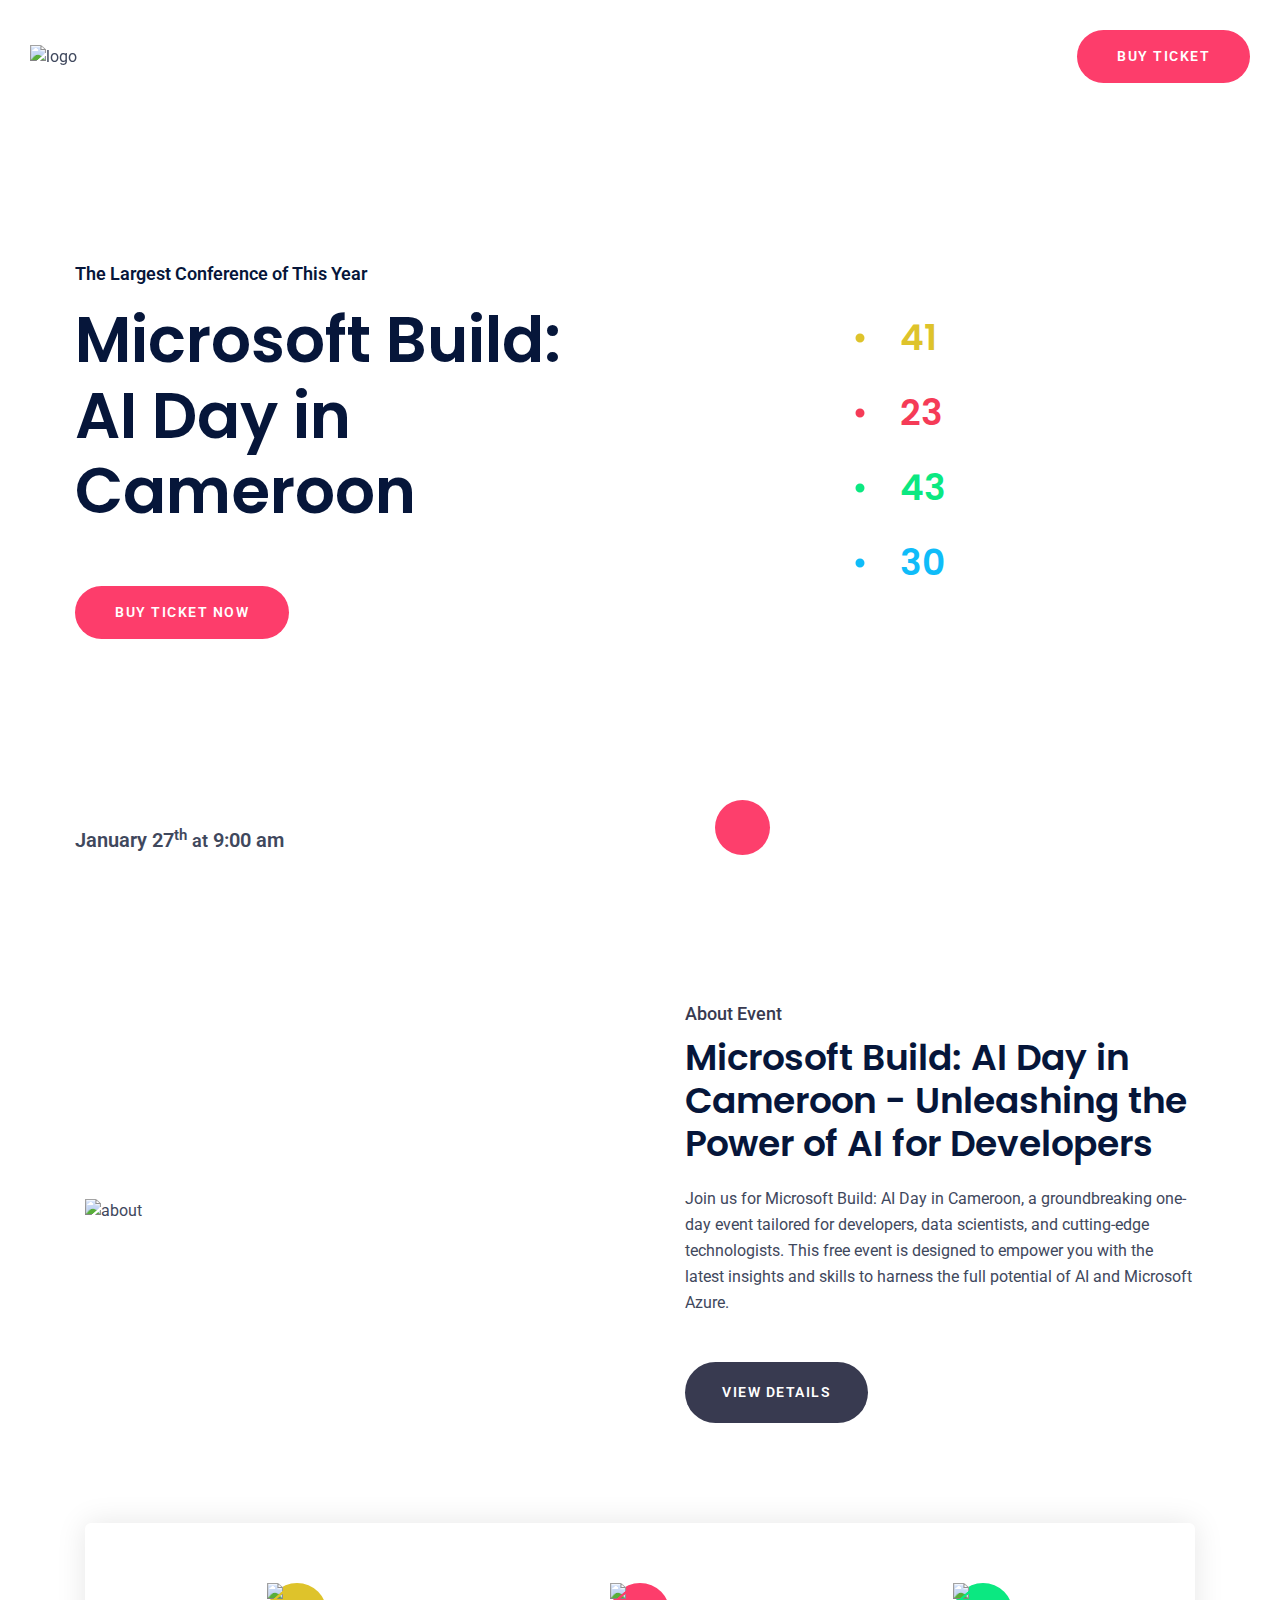
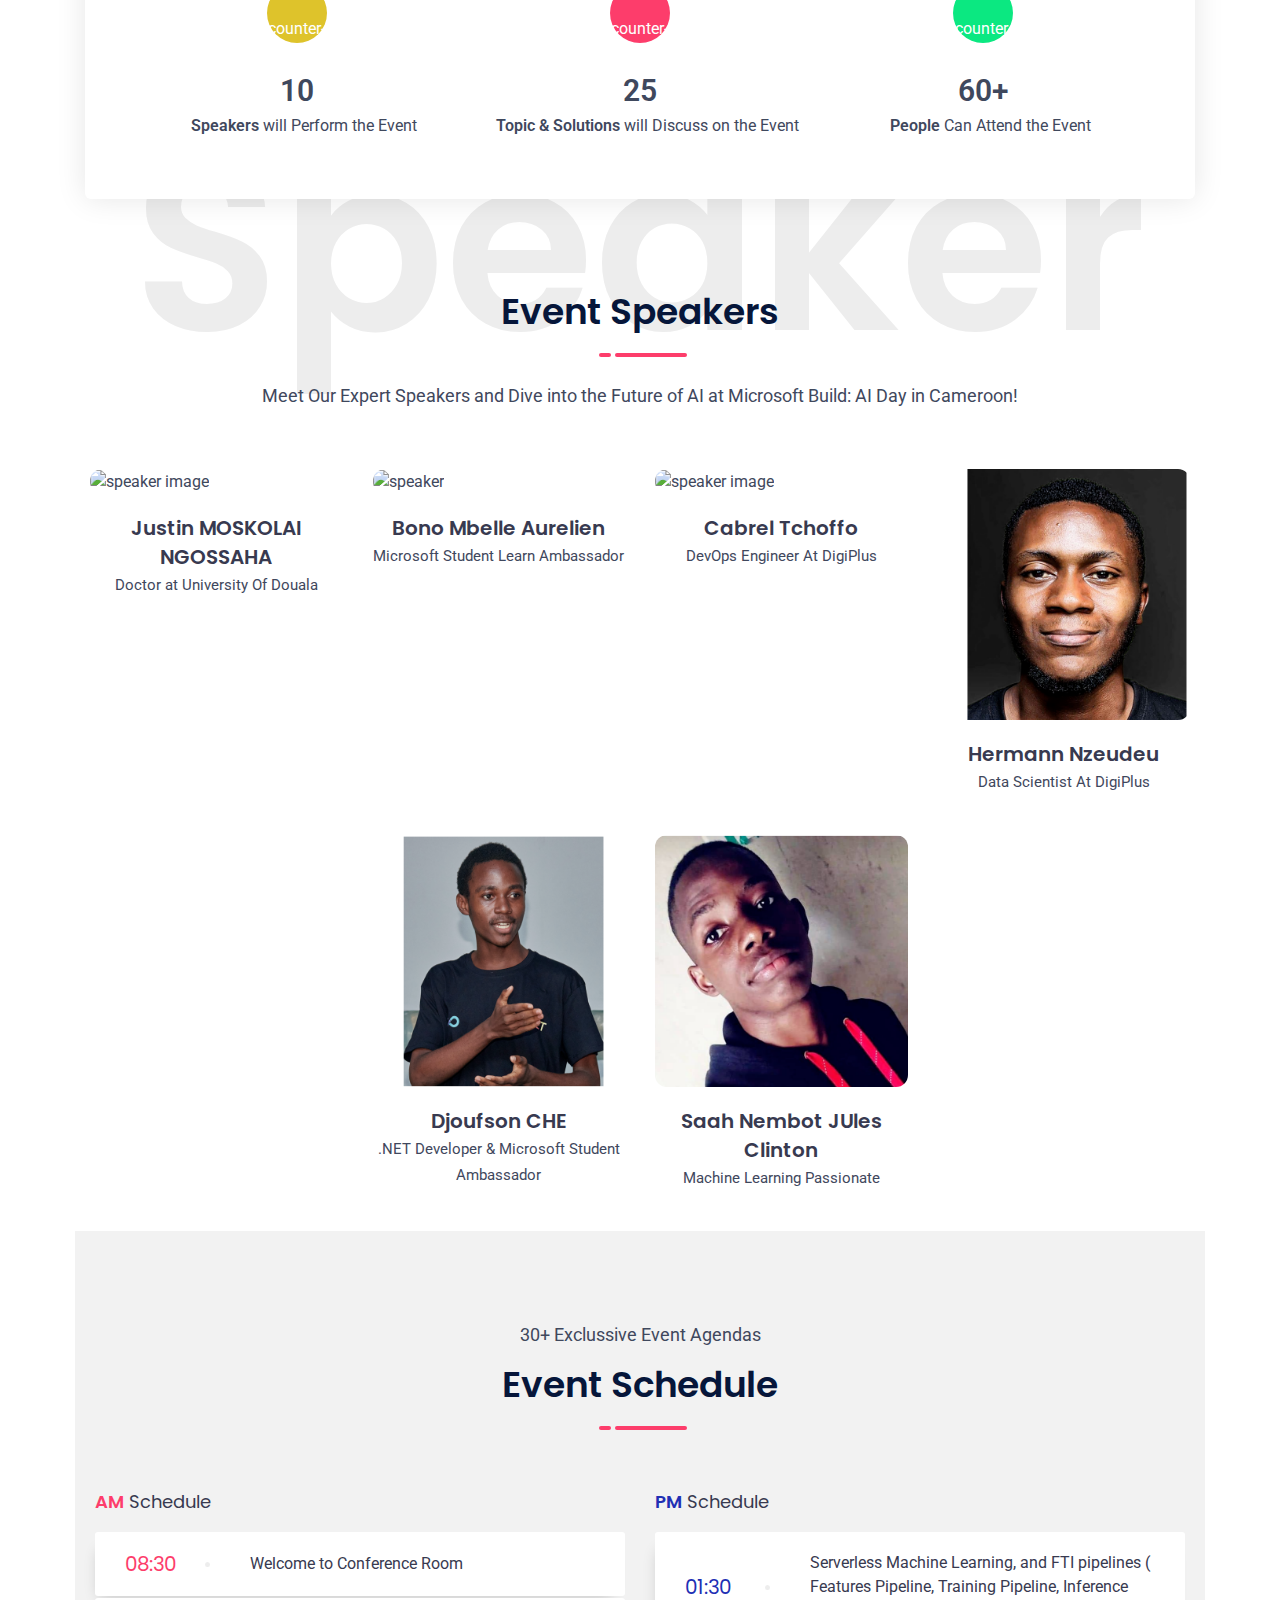
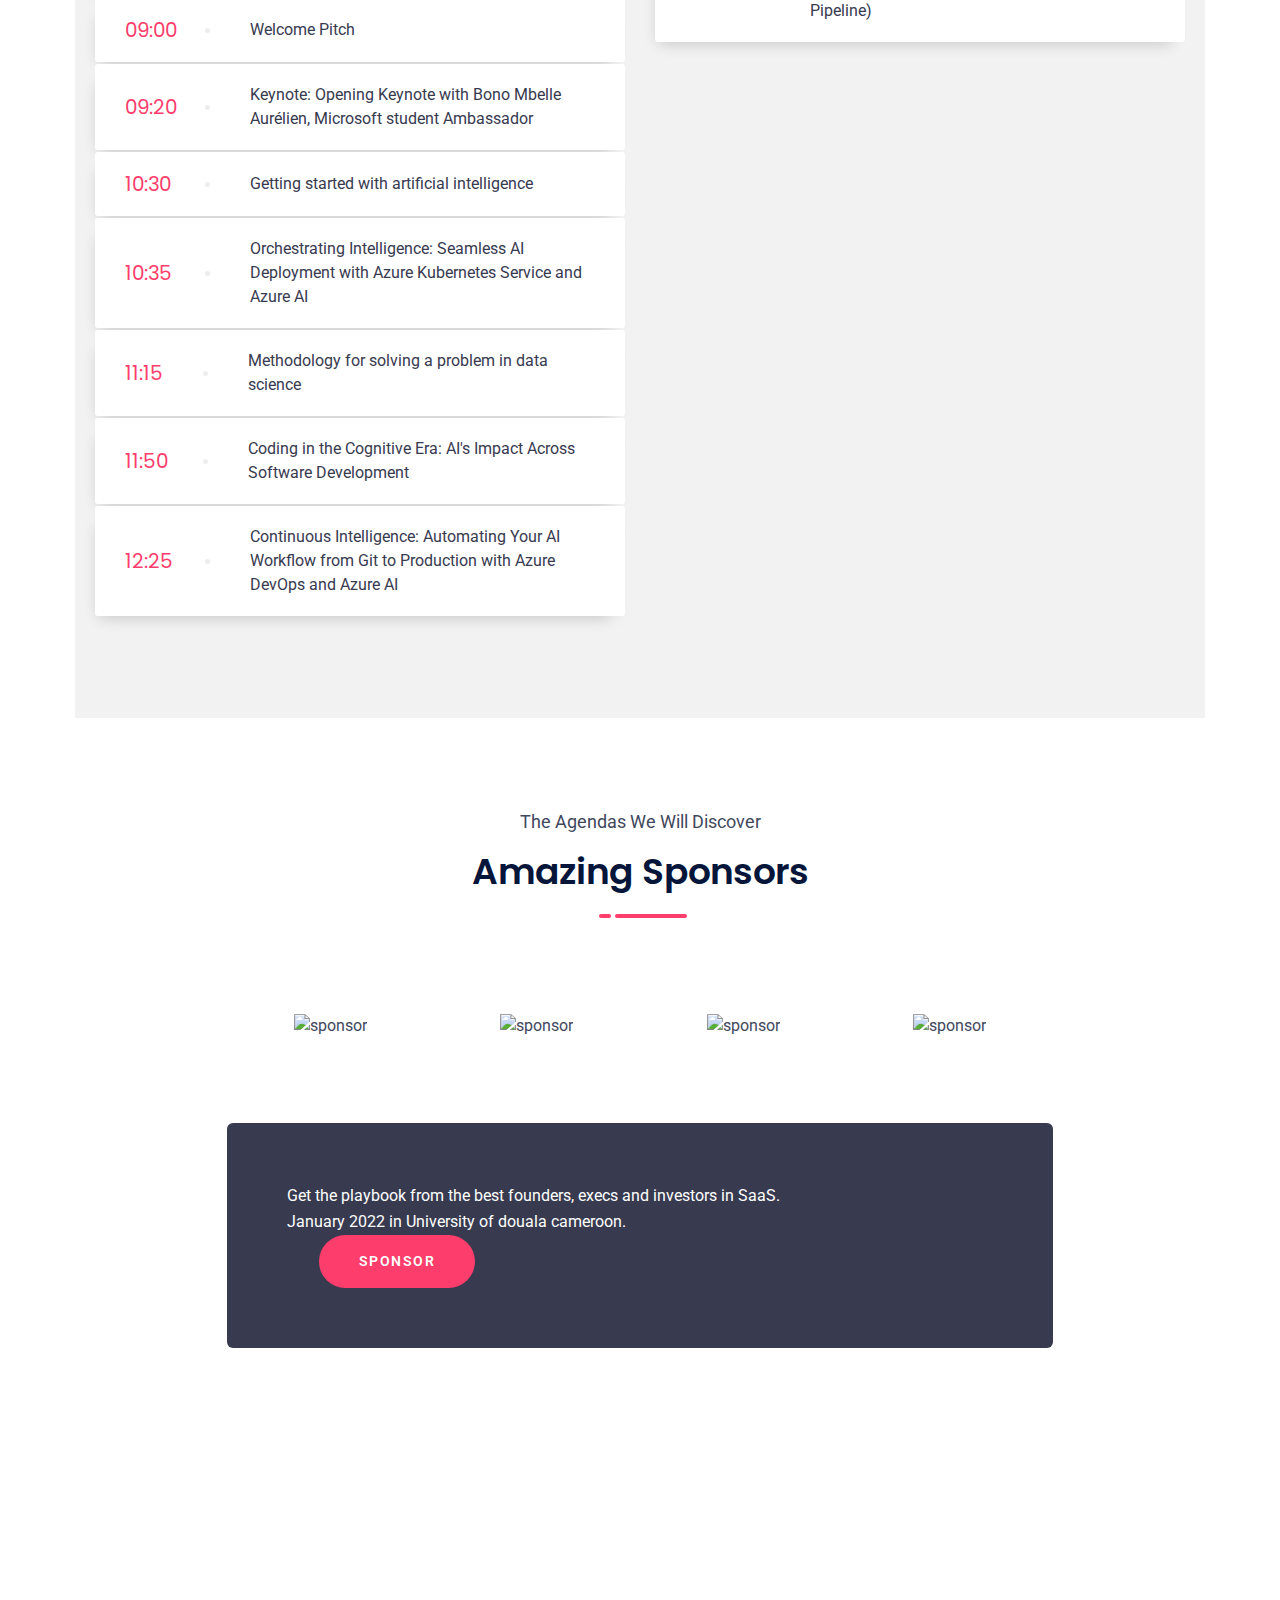
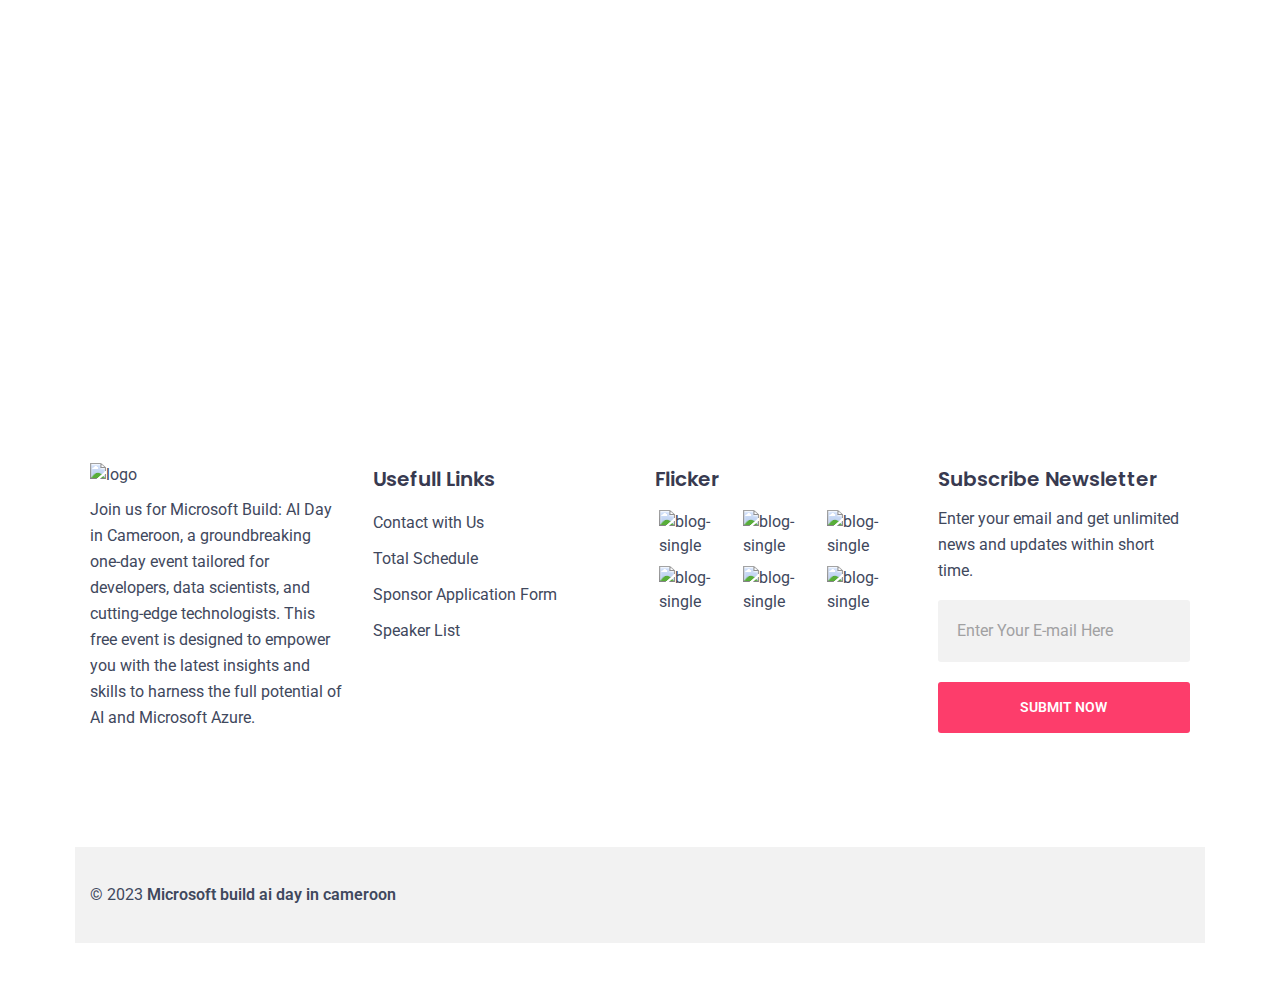
==== commit 04c0d75f: "resizing image of speaker" ====
--- a/index.html
+++ b/index.html
@@ -392,7 +392,7 @@
                     </div>
                 </div> 
 
-<!--                 <div class="speaker-item wow fadeInUp" data-wow-duration="1s" data-wow-delay=".6s">
+                <div class="speaker-item wow fadeInUp" data-wow-duration="1s" data-wow-delay=".6s">
                     <div class="speaker-item-inner">
                         <div class="item-thumb">
                             <img src="assets/images/speaker/11.png" alt="speaker image">
@@ -413,11 +413,11 @@
                             </div>
                         </div>
                         <div class="item-content">
-                            <a href="#" class="name">Sansses Otribal</a>
-                            <p>Marketer of BigEvent</p>
-                        </div>
-                    </div>
-                </div> -->
+                            <a href="#" class="name">Saah Nembot JUles Clinton</a>
+                            <p>Machine Learning Passionate</p>
+                        </div>
+                    </div>
+                </div> 
 
 <!--                 <div class="speaker-item wow fadeInUp" data-wow-duration="1s" data-wow-delay=".7s">
                     <div class="speaker-item-inner">
@@ -545,7 +545,7 @@
 							<li class="schedule-list wow fadeInRight" data-wow-duration="1s" data-wow-delay=".6s">
 								<div class="time">01:30</div>
 								<div class="esto"></div>
-								<div class="details">Policy of Business Success</div>
+								<div class="details">Serverless Machine Learning, and FTI pipelines ( Features Pipeline, Training Pipeline, Inference Pipeline)</div>
 							</li>
 							<!-- <li class="schedule-list wow fadeInRight" data-wow-duration="1s" data-wow-delay=".7s">
 								<div class="time">02:30</div>
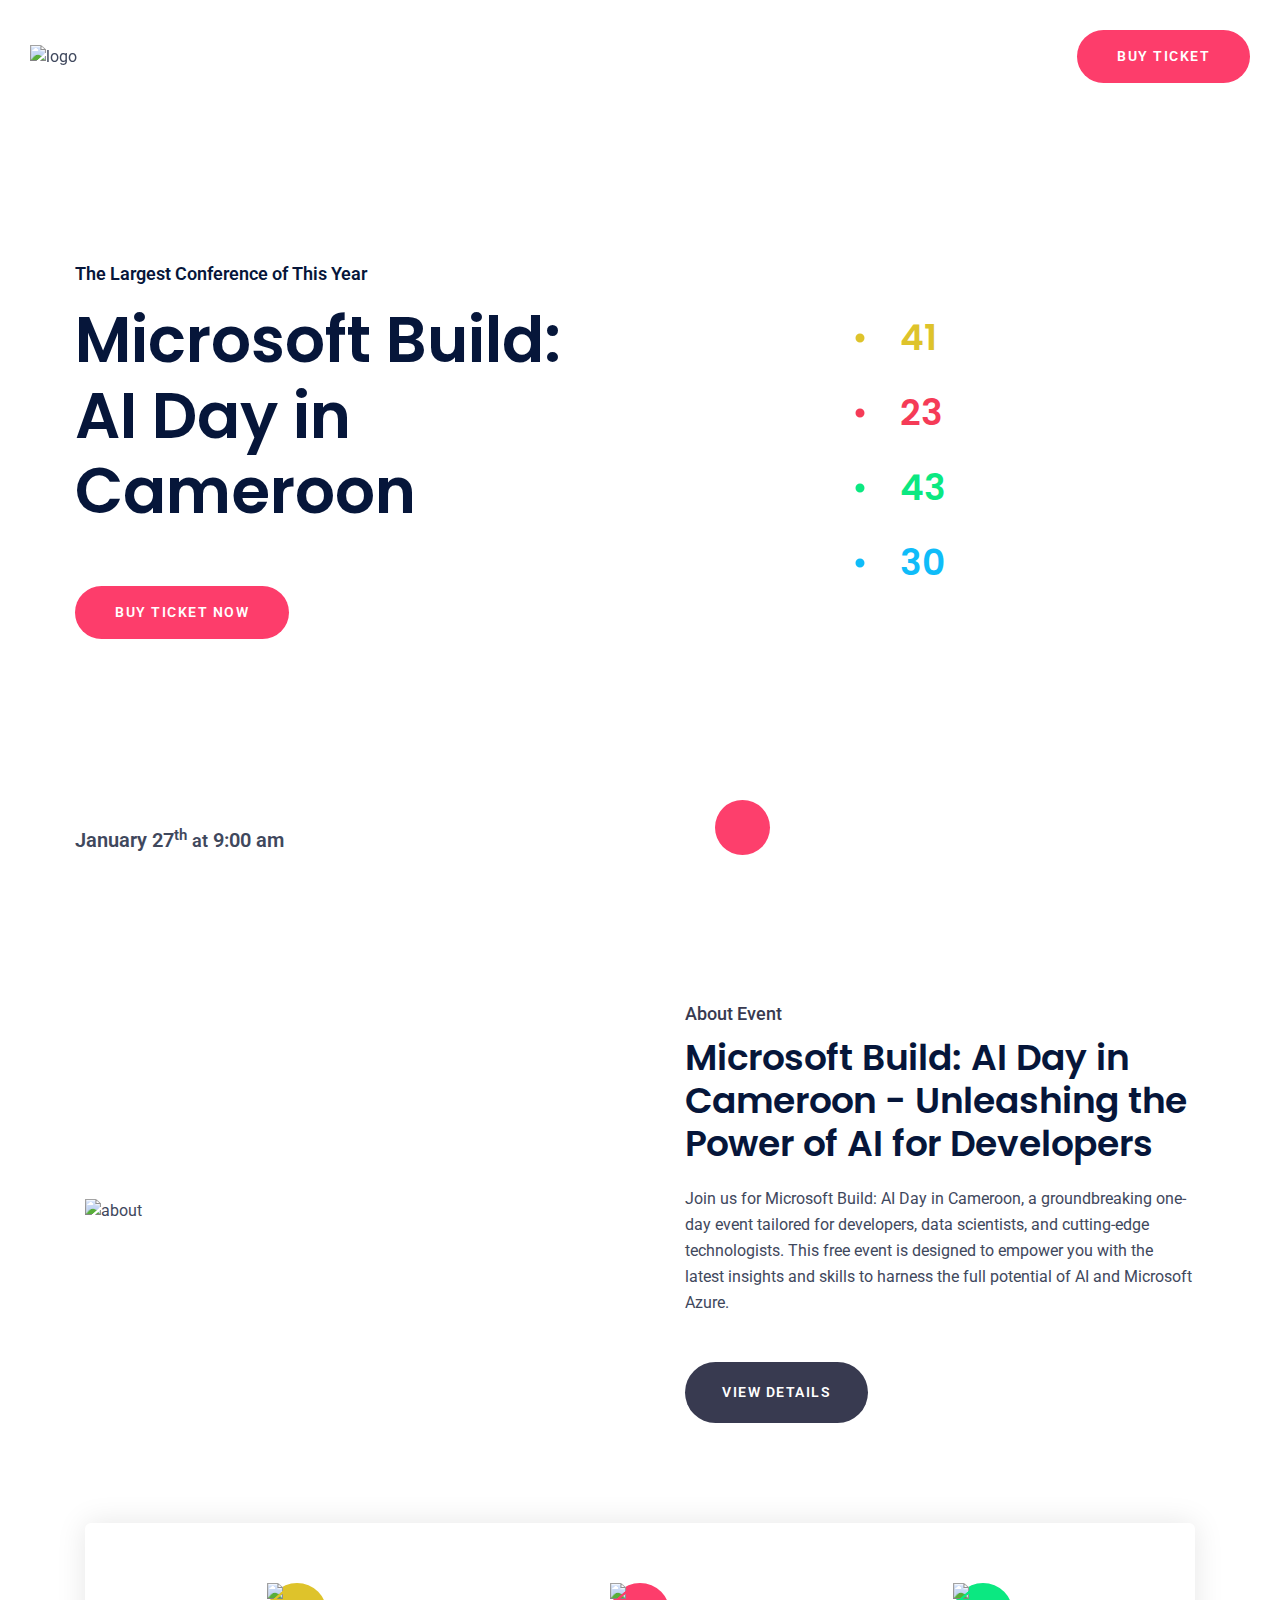
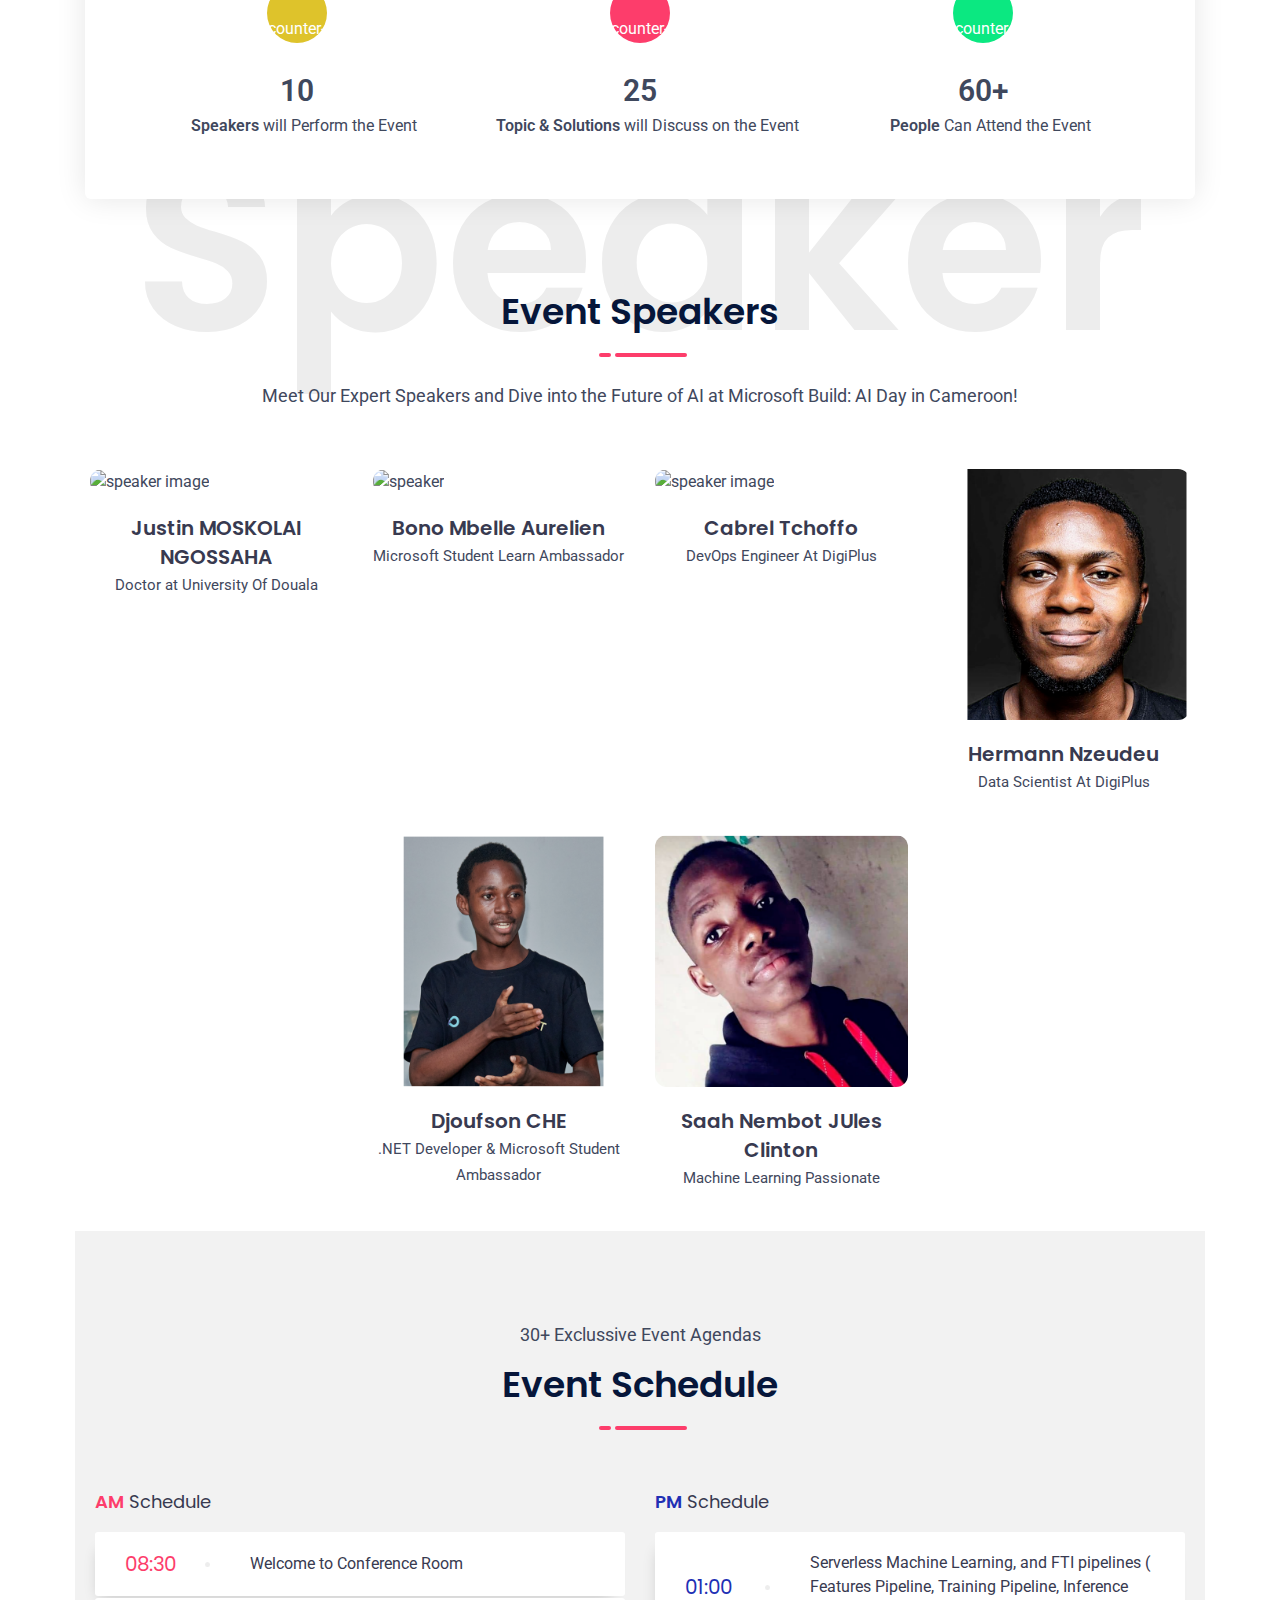
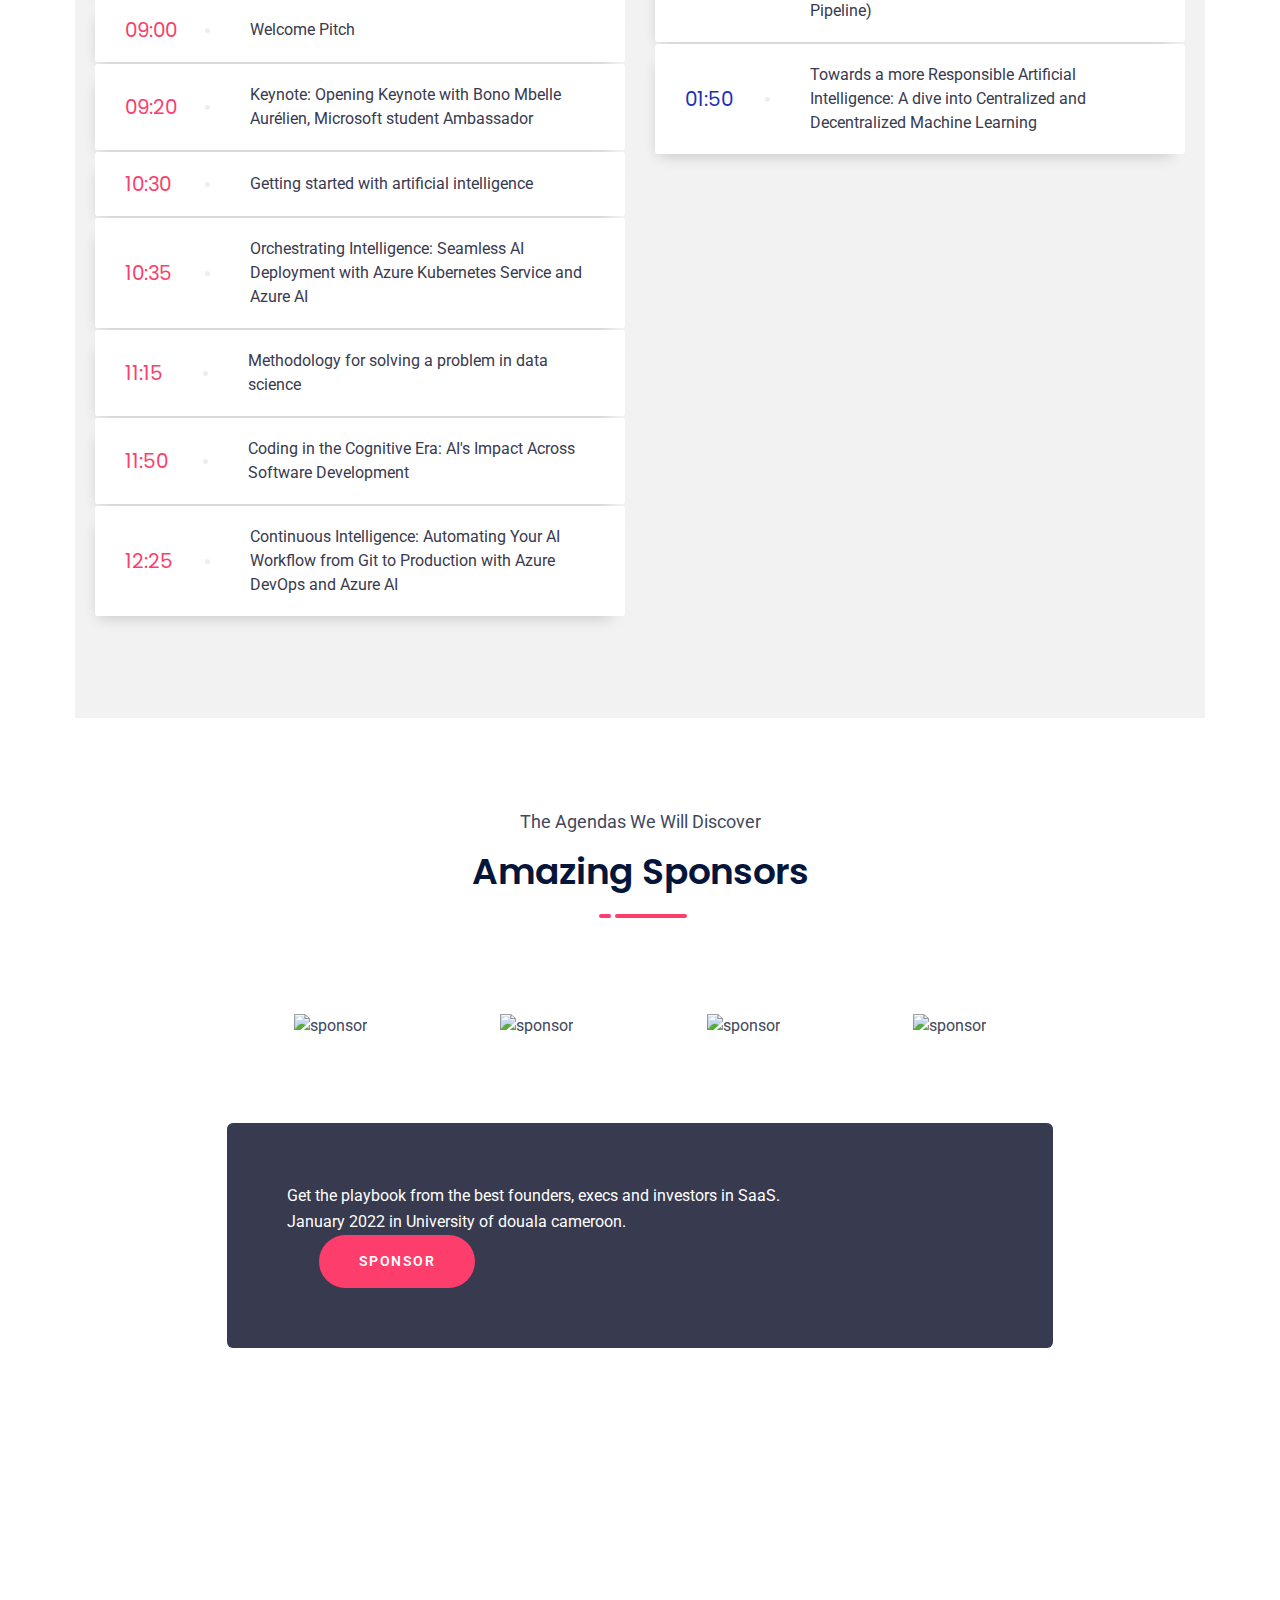
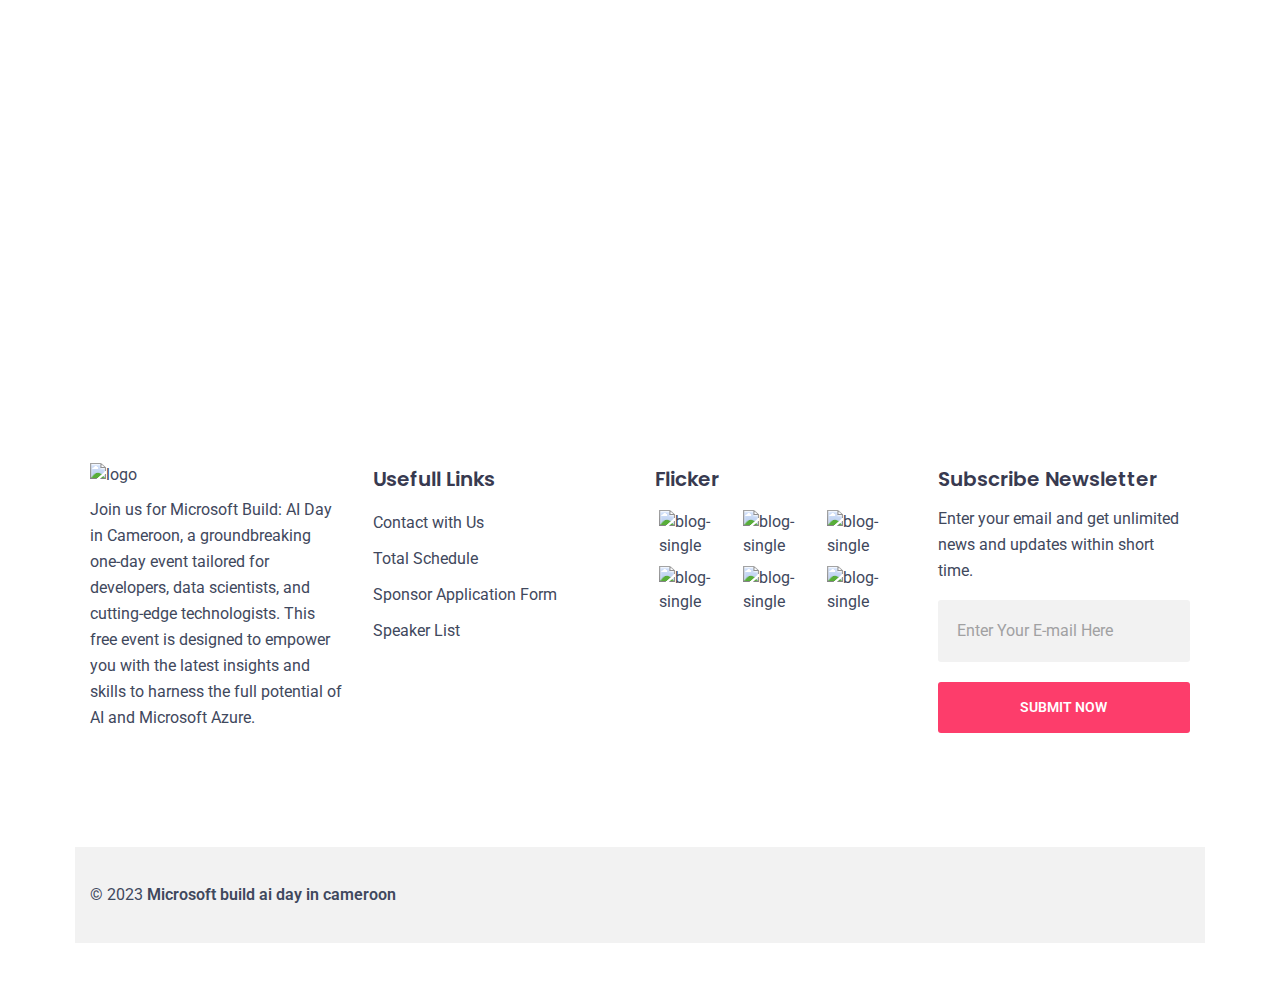
==== commit 5fc9a5ba: "ajout du last event" ====
--- a/index.html
+++ b/index.html
@@ -543,15 +543,16 @@
 						</div>
 						<ul class="schedule-content">
 							<li class="schedule-list wow fadeInRight" data-wow-duration="1s" data-wow-delay=".6s">
-								<div class="time">01:30</div>
+								<div class="time">01:00</div>
 								<div class="esto"></div>
 								<div class="details">Serverless Machine Learning, and FTI pipelines ( Features Pipeline, Training Pipeline, Inference Pipeline)</div>
 							</li>
-							<!-- <li class="schedule-list wow fadeInRight" data-wow-duration="1s" data-wow-delay=".7s">
-								<div class="time">02:30</div>
+							 <li class="schedule-list wow fadeInRight" data-wow-duration="1s" data-wow-delay=".7s">
+								<div class="time">01:50</div>
 								<div class="esto"></div>
-								<div class="details">Diddiculties of Business Development</div>
+								<div class="details">Towards a more Responsible Artificial Intelligence: A dive into Centralized and Decentralized Machine Learning</div>
 							</li>
+                            <!--
 							<li class="schedule-list wow fadeInRight" data-wow-duration="1s" data-wow-delay=".8s">
 								<div class="time">03:30</div>
 								<div class="esto"></div>
